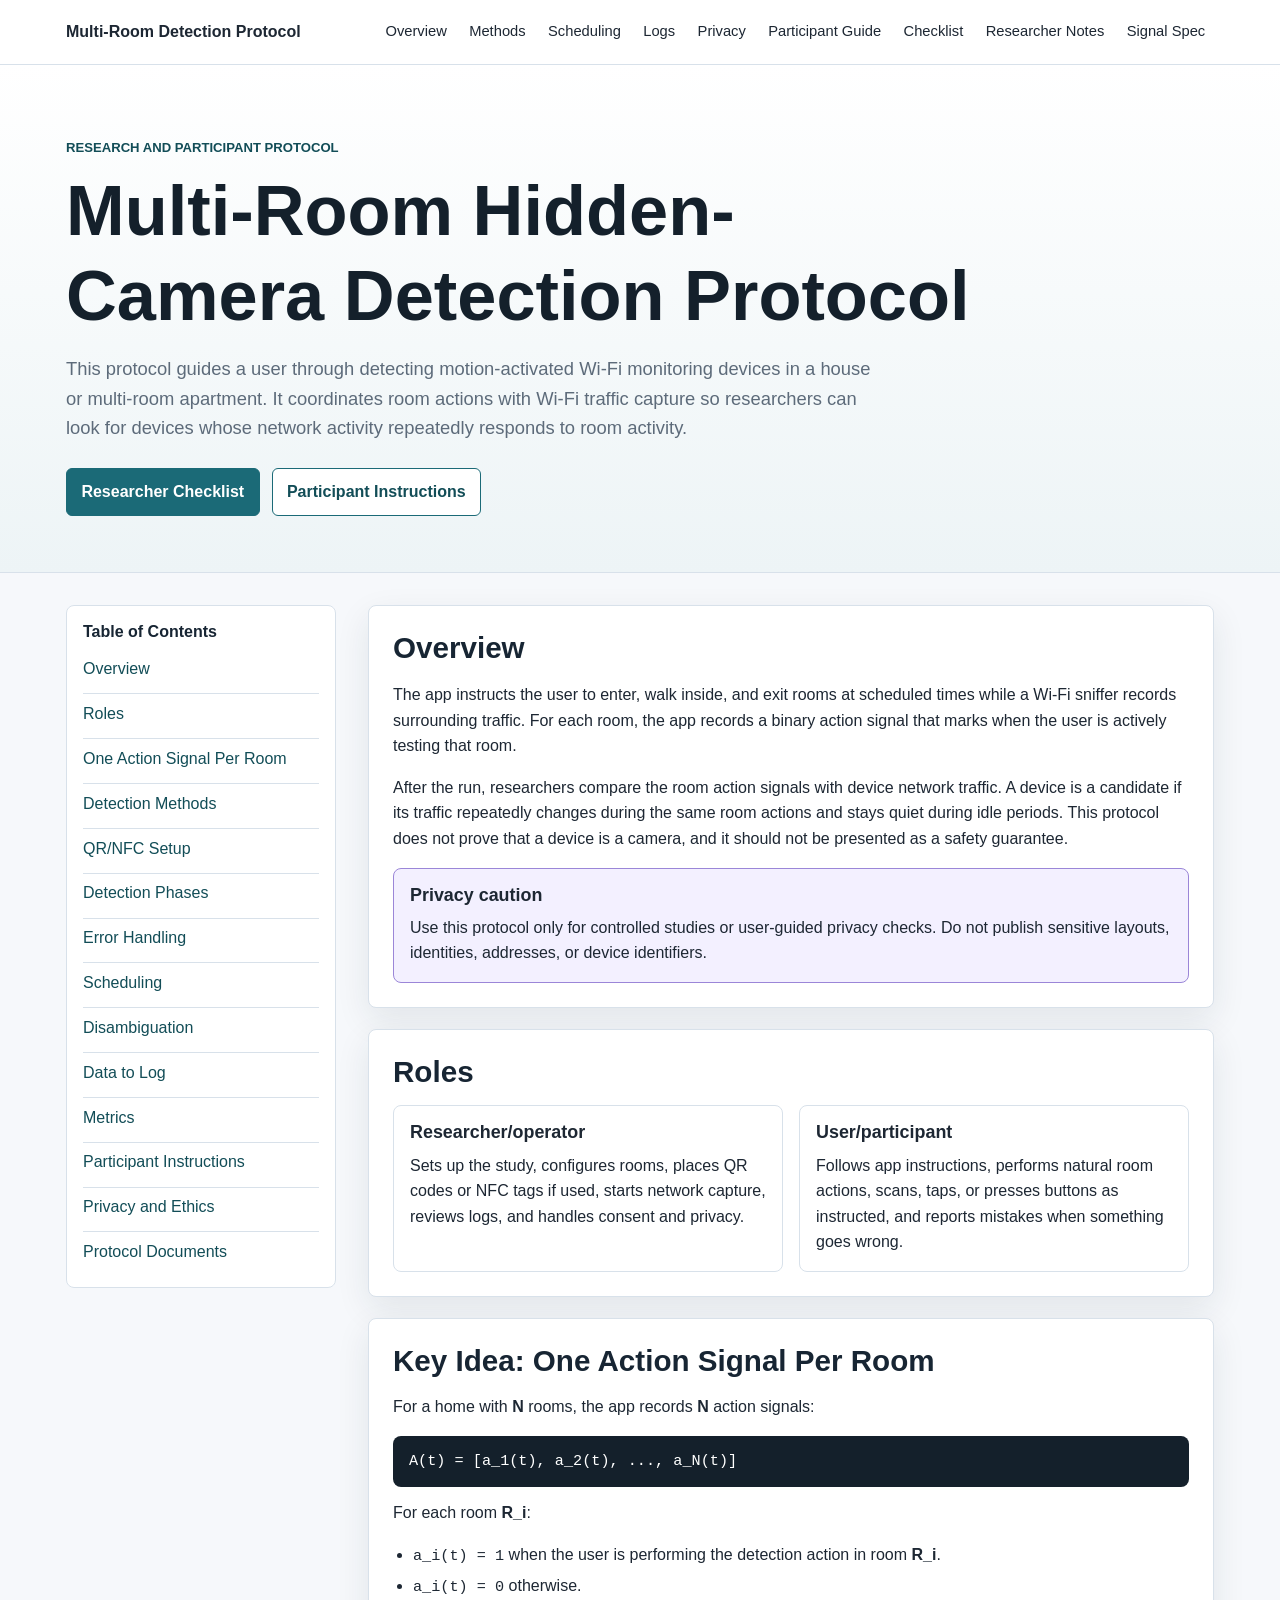
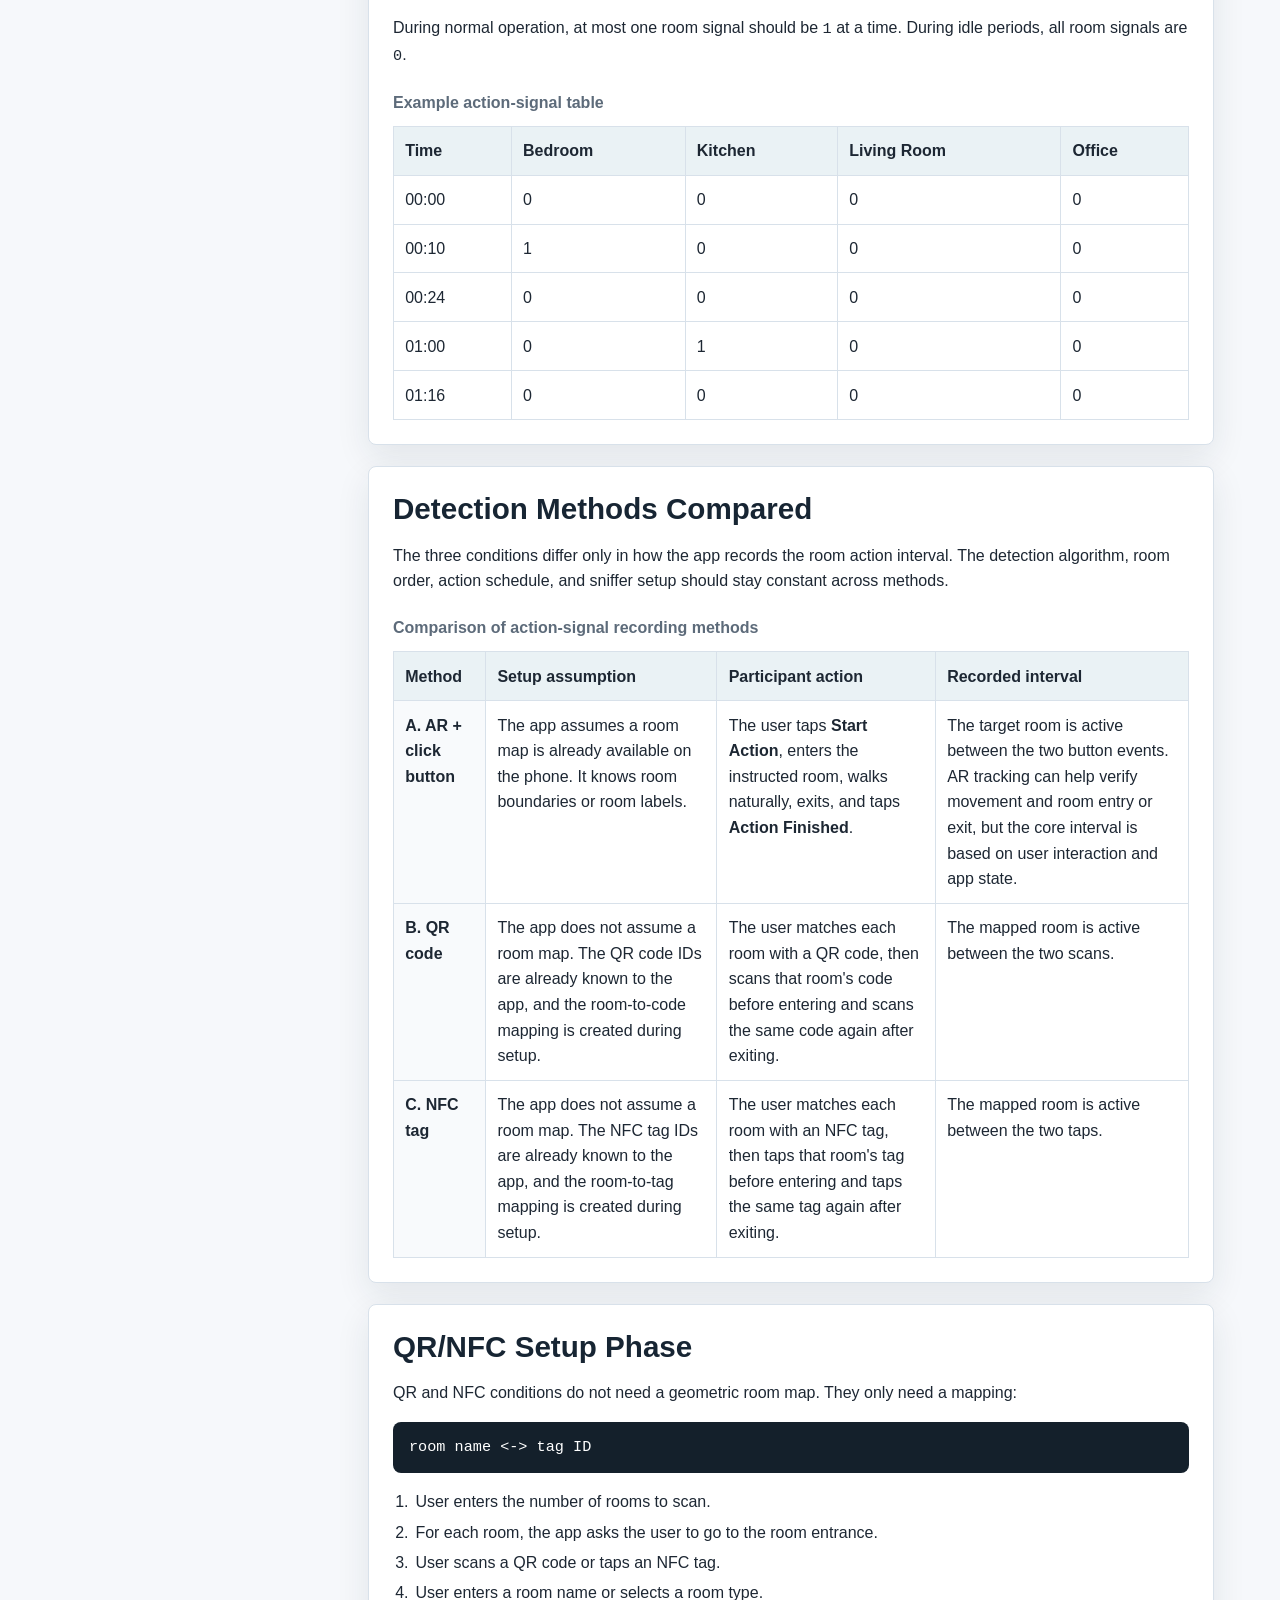
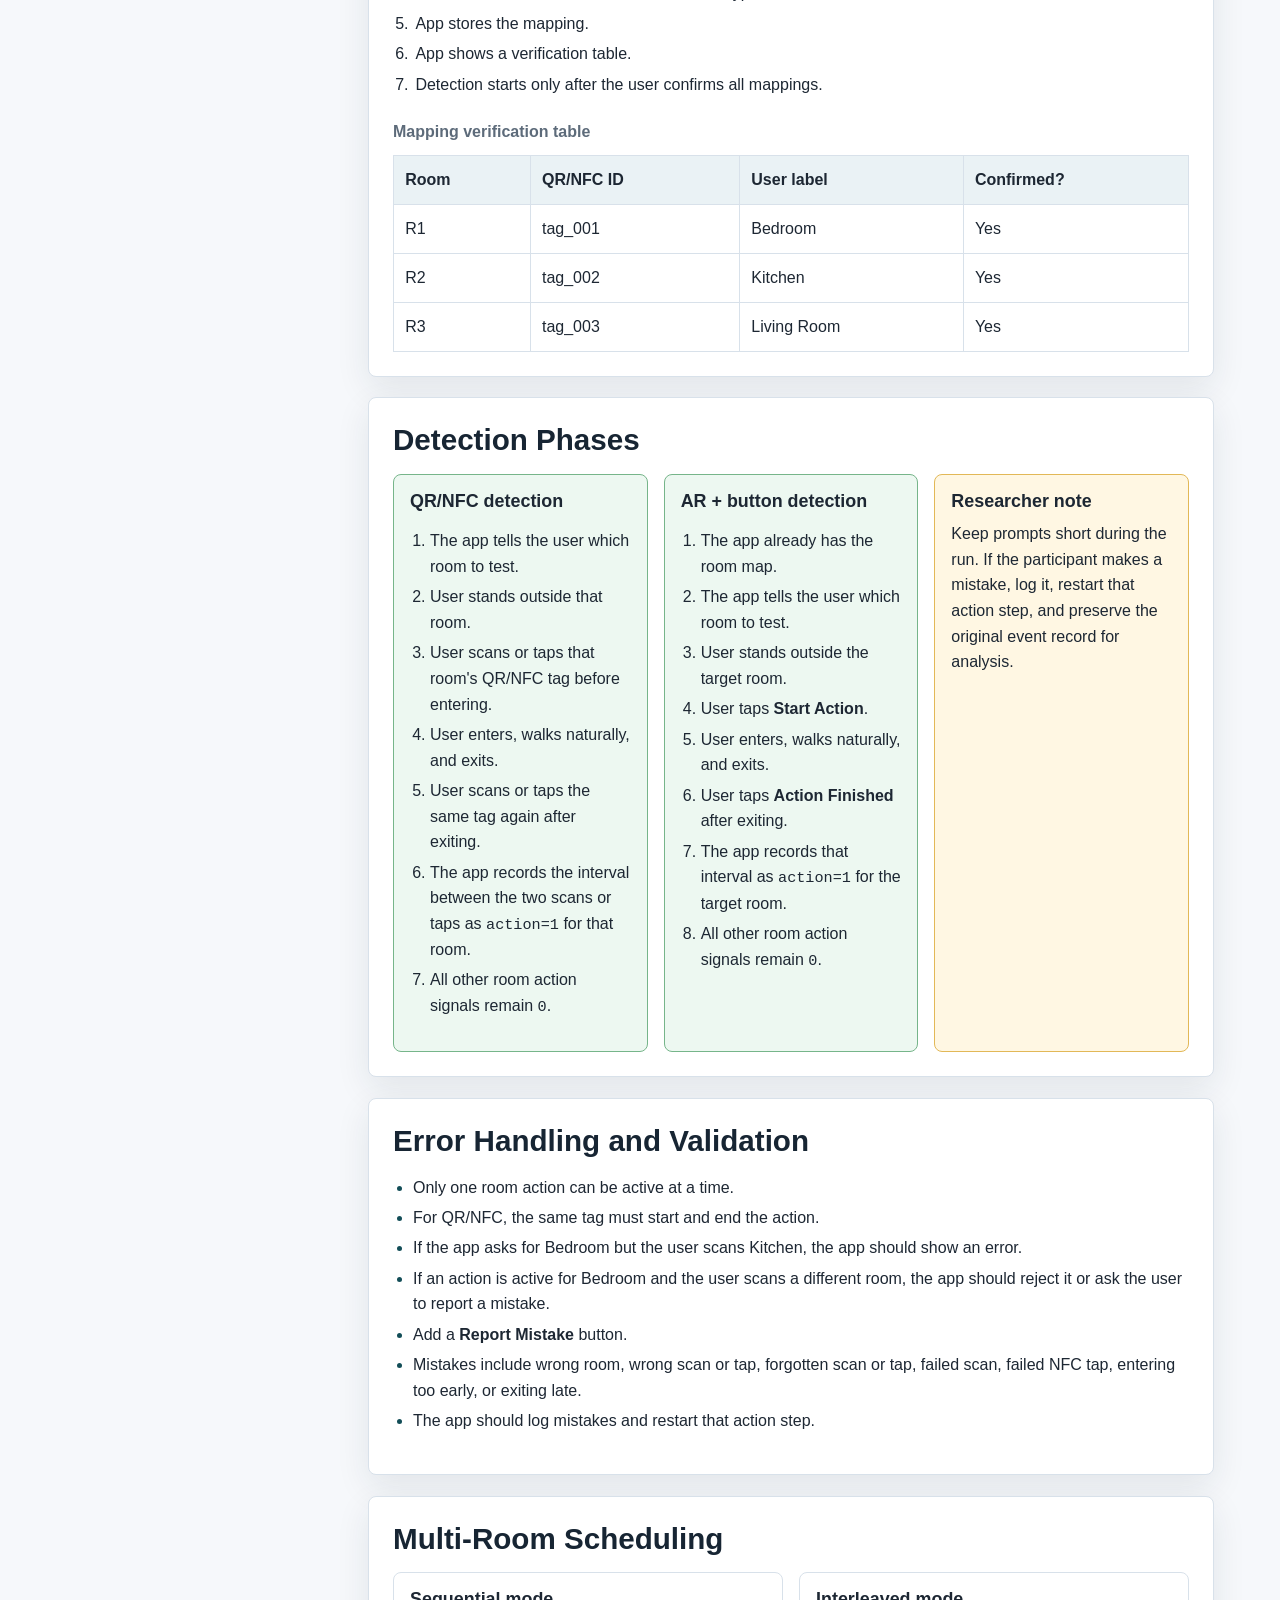
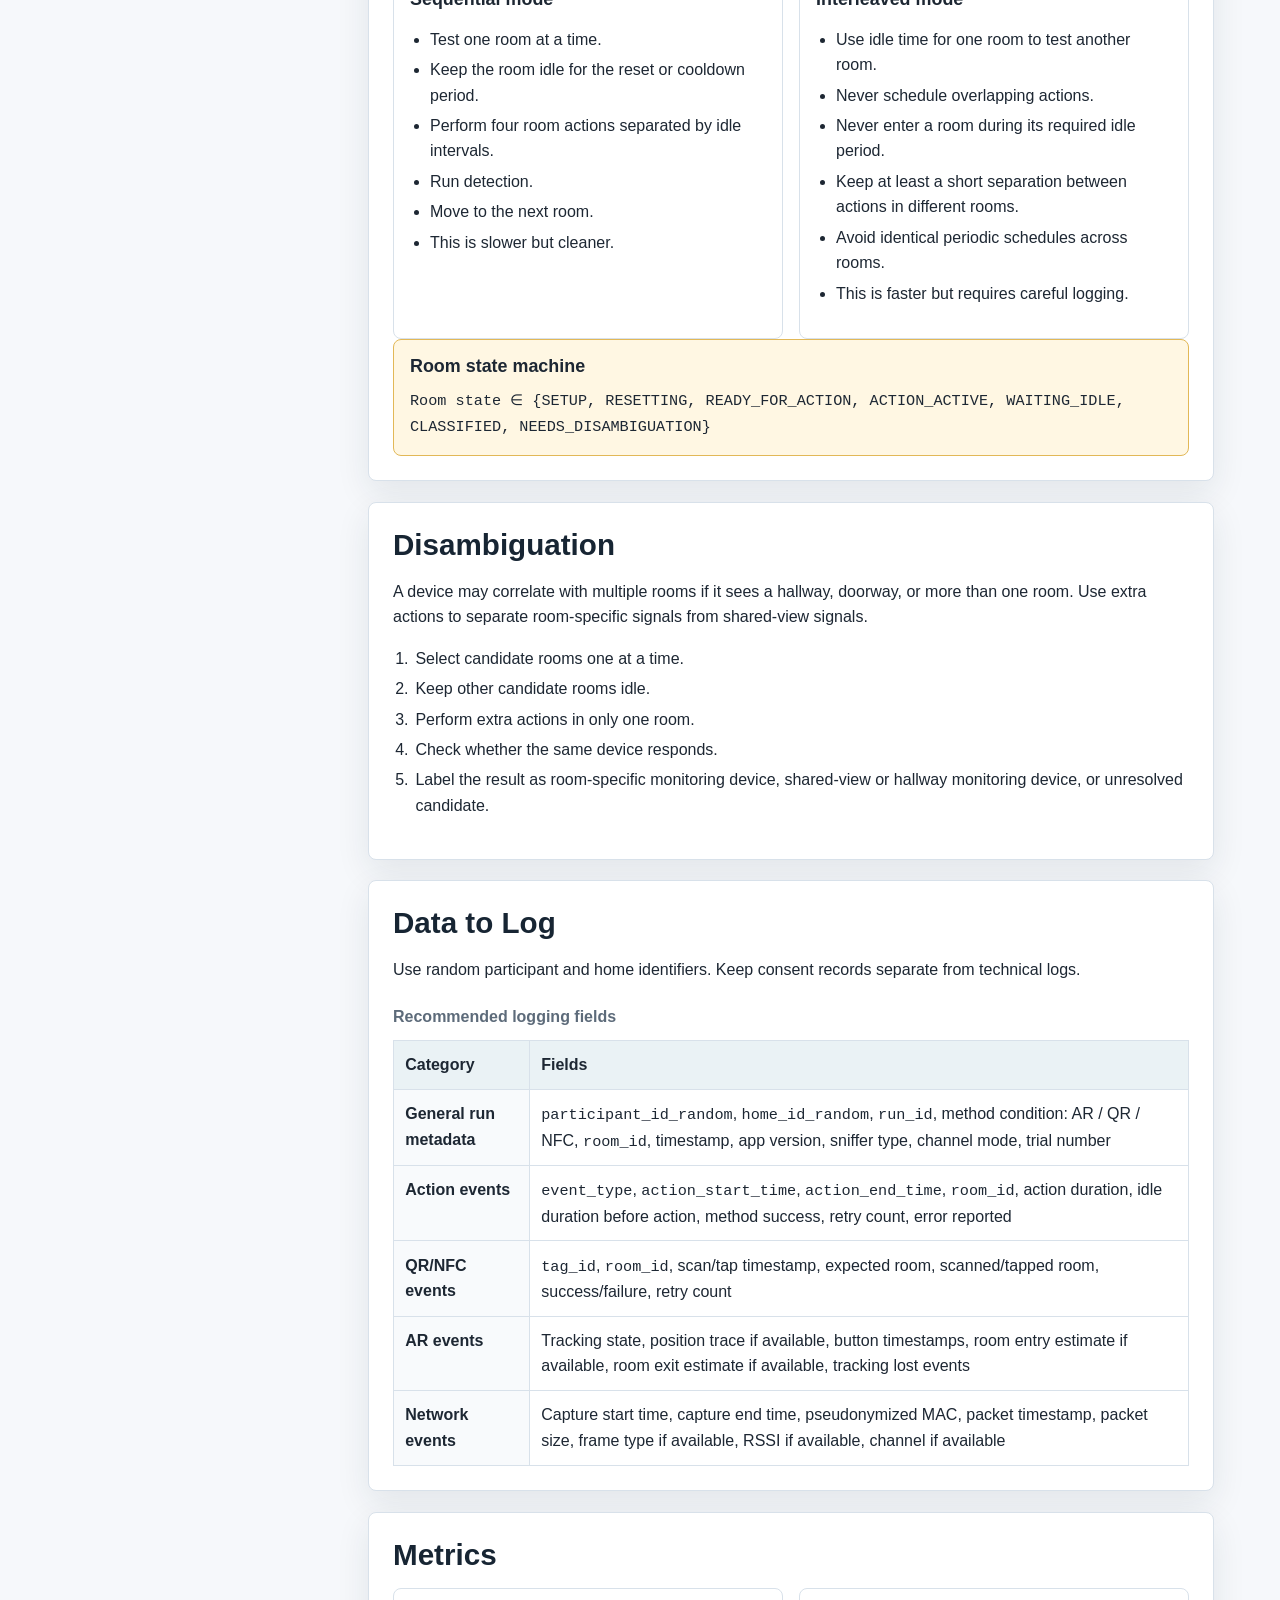
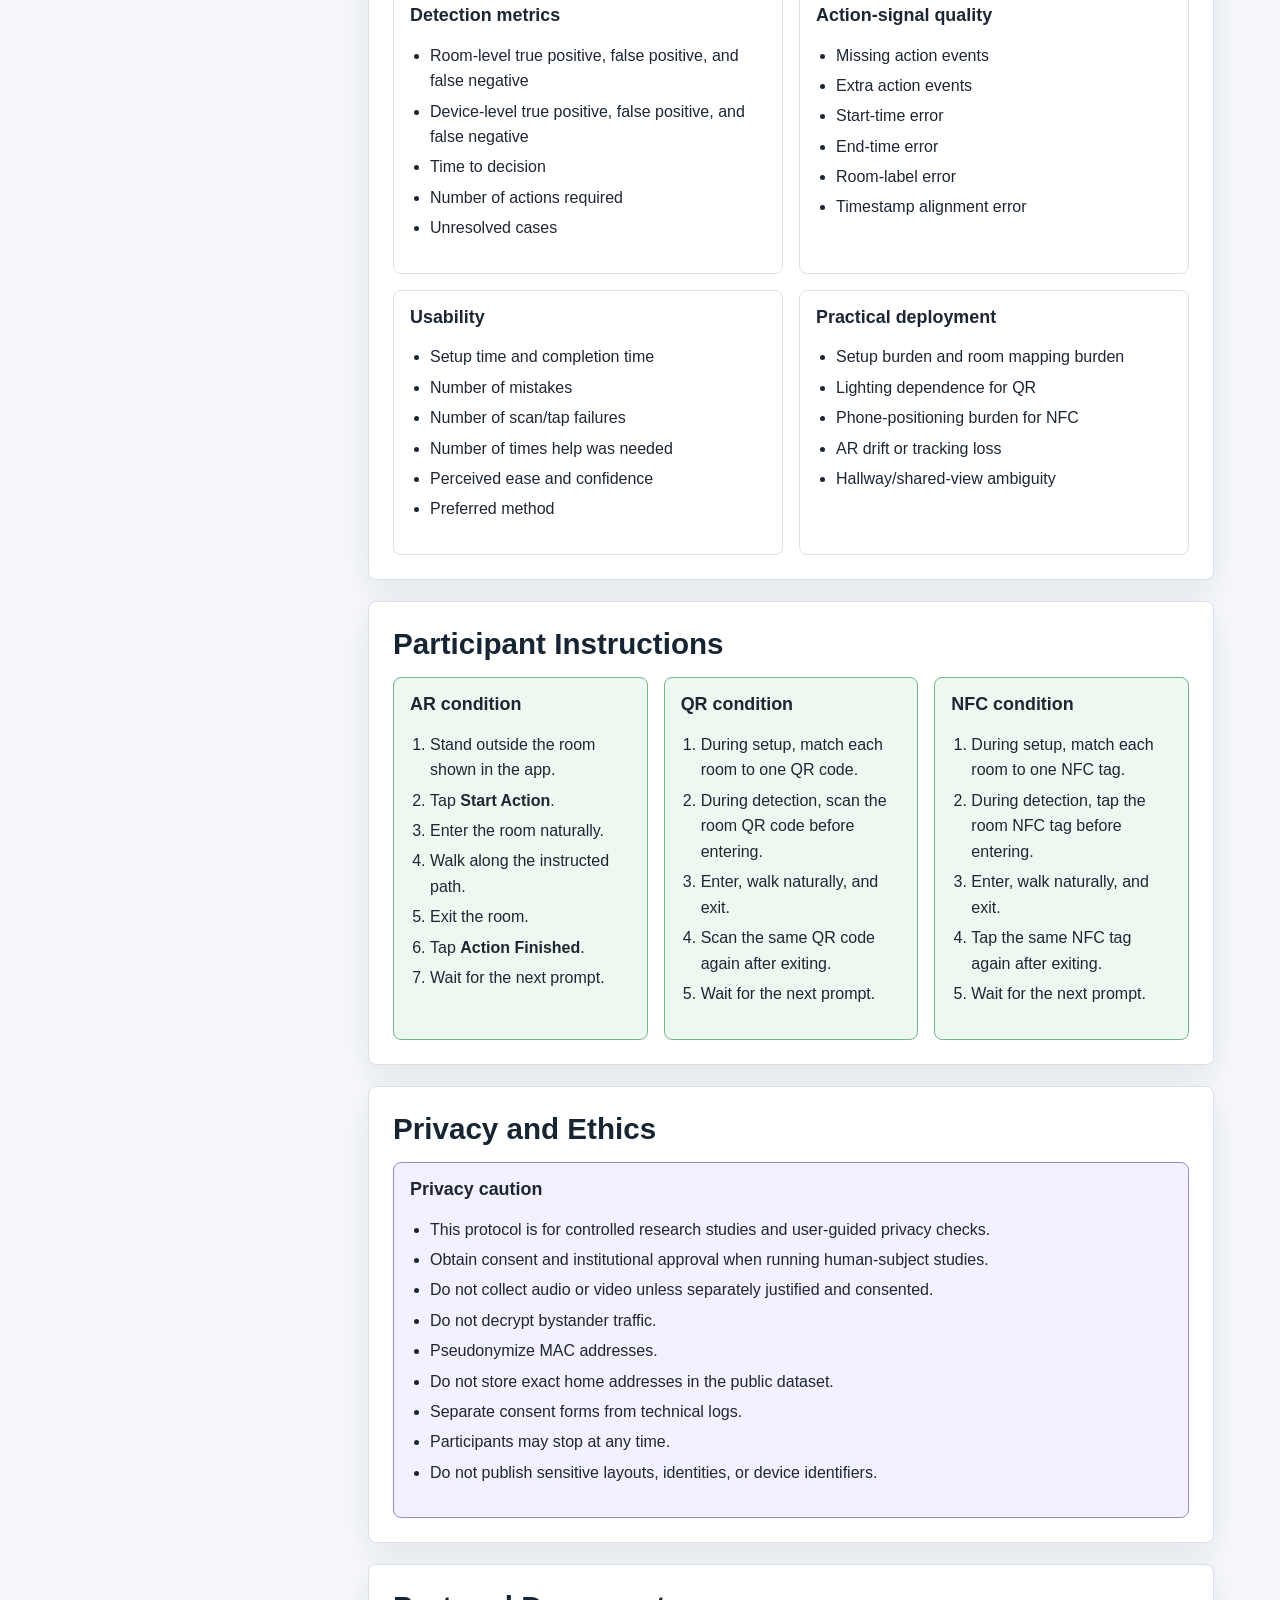
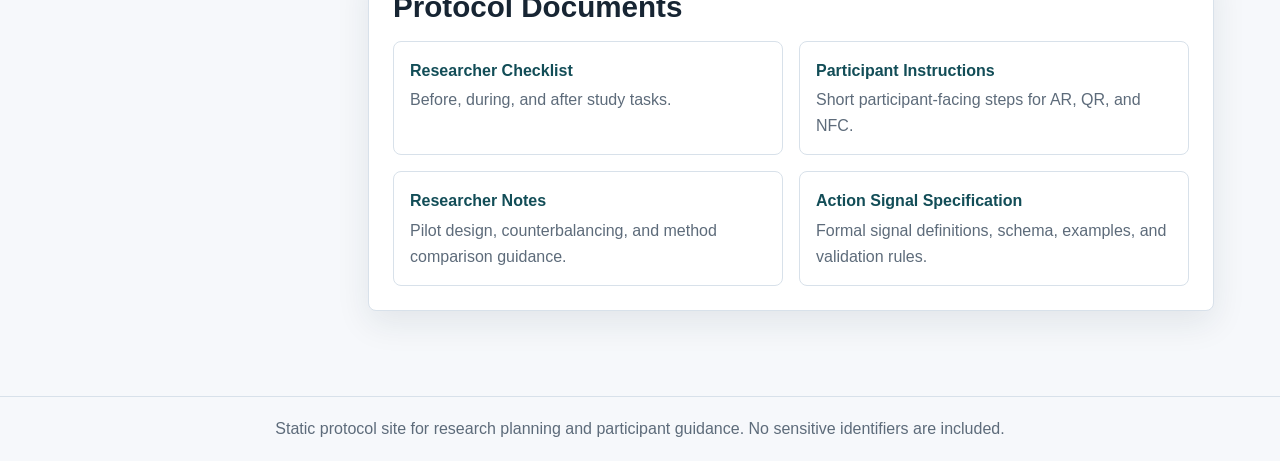
==== docs/index.html @ cead0c64 "initial plan" ====
<!doctype html>
<html lang="en">
<head>
  <meta charset="utf-8">
  <meta name="viewport" content="width=device-width, initial-scale=1">
  <title>Multi-Room Hidden-Camera Detection Protocol</title>
  <meta name="description" content="A clear static protocol site for a multi-room hidden-camera detection user study.">
  <link rel="stylesheet" href="styles.css">
</head>
<body>
  <a class="skip-link" href="#main">Skip to main content</a>

  <header class="site-header">
    <nav class="top-nav" aria-label="Primary navigation">
      <a class="brand" href="#overview">Multi-Room Detection Protocol</a>
      <button class="nav-toggle" type="button" aria-expanded="false" aria-controls="nav-menu">
        Menu
      </button>
      <div class="nav-links" id="nav-menu">
        <a href="#overview">Overview</a>
        <a href="#methods">Methods</a>
        <a href="#scheduling">Scheduling</a>
        <a href="#logs">Logs</a>
        <a href="#privacy">Privacy</a>
        <a href="participant-instructions.md">Participant Guide</a>
        <a href="protocol-checklist.md">Checklist</a>
        <a href="researcher-notes.md">Researcher Notes</a>
        <a href="action-signal-spec.md">Signal Spec</a>
      </div>
    </nav>
  </header>

  <main id="main">
    <section class="hero" id="overview">
      <div class="hero-content">
        <p class="eyebrow">Research and participant protocol</p>
        <h1>Multi-Room Hidden-Camera Detection Protocol</h1>
        <p class="lead">
          This protocol guides a user through detecting motion-activated Wi-Fi monitoring devices in a house or multi-room apartment.
          It coordinates room actions with Wi-Fi traffic capture so researchers can look for devices whose network activity repeatedly responds to room activity.
        </p>
        <div class="hero-actions" aria-label="Related documents">
          <a class="button" href="protocol-checklist.md">Researcher Checklist</a>
          <a class="button secondary" href="participant-instructions.md">Participant Instructions</a>
        </div>
      </div>
    </section>

    <div class="page-grid">
      <aside class="toc" aria-labelledby="toc-title">
        <h2 id="toc-title">Table of Contents</h2>
        <ol>
          <li><a href="#overview-text">Overview</a></li>
          <li><a href="#roles">Roles</a></li>
          <li><a href="#action-signal">One Action Signal Per Room</a></li>
          <li><a href="#methods">Detection Methods</a></li>
          <li><a href="#setup">QR/NFC Setup</a></li>
          <li><a href="#detection-phases">Detection Phases</a></li>
          <li><a href="#validation">Error Handling</a></li>
          <li><a href="#scheduling">Scheduling</a></li>
          <li><a href="#disambiguation">Disambiguation</a></li>
          <li><a href="#logs">Data to Log</a></li>
          <li><a href="#metrics">Metrics</a></li>
          <li><a href="#participants">Participant Instructions</a></li>
          <li><a href="#privacy">Privacy and Ethics</a></li>
          <li><a href="#documents">Protocol Documents</a></li>
        </ol>
      </aside>

      <div class="content">
        <section id="overview-text" class="section">
          <h2>Overview</h2>
          <p>
            The app instructs the user to enter, walk inside, and exit rooms at scheduled times while a Wi-Fi sniffer records surrounding traffic.
            For each room, the app records a binary action signal that marks when the user is actively testing that room.
          </p>
          <p>
            After the run, researchers compare the room action signals with device network traffic.
            A device is a candidate if its traffic repeatedly changes during the same room actions and stays quiet during idle periods.
            This protocol does not prove that a device is a camera, and it should not be presented as a safety guarantee.
          </p>
          <div class="callout privacy">
            <h3>Privacy caution</h3>
            <p>Use this protocol only for controlled studies or user-guided privacy checks. Do not publish sensitive layouts, identities, addresses, or device identifiers.</p>
          </div>
        </section>

        <section id="roles" class="section">
          <h2>Roles</h2>
          <div class="two-column">
            <article class="card">
              <h3>Researcher/operator</h3>
              <p>Sets up the study, configures rooms, places QR codes or NFC tags if used, starts network capture, reviews logs, and handles consent and privacy.</p>
            </article>
            <article class="card">
              <h3>User/participant</h3>
              <p>Follows app instructions, performs natural room actions, scans, taps, or presses buttons as instructed, and reports mistakes when something goes wrong.</p>
            </article>
          </div>
        </section>

        <section id="action-signal" class="section">
          <h2>Key Idea: One Action Signal Per Room</h2>
          <p>
            For a home with <strong>N</strong> rooms, the app records <strong>N</strong> action signals:
          </p>
          <pre class="formula"><code>A(t) = [a_1(t), a_2(t), ..., a_N(t)]</code></pre>
          <p>For each room <strong>R_i</strong>:</p>
          <ul>
            <li><code>a_i(t) = 1</code> when the user is performing the detection action in room <strong>R_i</strong>.</li>
            <li><code>a_i(t) = 0</code> otherwise.</li>
          </ul>
          <p>
            During normal operation, at most one room signal should be <code>1</code> at a time.
            During idle periods, all room signals are <code>0</code>.
          </p>
          <div class="table-wrap">
            <table>
              <caption>Example action-signal table</caption>
              <thead>
                <tr>
                  <th>Time</th>
                  <th>Bedroom</th>
                  <th>Kitchen</th>
                  <th>Living Room</th>
                  <th>Office</th>
                </tr>
              </thead>
              <tbody>
                <tr><td>00:00</td><td>0</td><td>0</td><td>0</td><td>0</td></tr>
                <tr><td>00:10</td><td>1</td><td>0</td><td>0</td><td>0</td></tr>
                <tr><td>00:24</td><td>0</td><td>0</td><td>0</td><td>0</td></tr>
                <tr><td>01:00</td><td>0</td><td>1</td><td>0</td><td>0</td></tr>
                <tr><td>01:16</td><td>0</td><td>0</td><td>0</td><td>0</td></tr>
              </tbody>
            </table>
          </div>
        </section>

        <section id="methods" class="section">
          <h2>Detection Methods Compared</h2>
          <p>
            The three conditions differ only in how the app records the room action interval.
            The detection algorithm, room order, action schedule, and sniffer setup should stay constant across methods.
          </p>
          <div class="table-wrap">
            <table>
              <caption>Comparison of action-signal recording methods</caption>
              <thead>
                <tr>
                  <th>Method</th>
                  <th>Setup assumption</th>
                  <th>Participant action</th>
                  <th>Recorded interval</th>
                </tr>
              </thead>
              <tbody>
                <tr>
                  <th>A. AR + click button</th>
                  <td>The app assumes a room map is already available on the phone. It knows room boundaries or room labels.</td>
                  <td>The user taps <strong>Start Action</strong>, enters the instructed room, walks naturally, exits, and taps <strong>Action Finished</strong>.</td>
                  <td>The target room is active between the two button events. AR tracking can help verify movement and room entry or exit, but the core interval is based on user interaction and app state.</td>
                </tr>
                <tr>
                  <th>B. QR code</th>
                  <td>The app does not assume a room map. The QR code IDs are already known to the app, and the room-to-code mapping is created during setup.</td>
                  <td>The user matches each room with a QR code, then scans that room's code before entering and scans the same code again after exiting.</td>
                  <td>The mapped room is active between the two scans.</td>
                </tr>
                <tr>
                  <th>C. NFC tag</th>
                  <td>The app does not assume a room map. The NFC tag IDs are already known to the app, and the room-to-tag mapping is created during setup.</td>
                  <td>The user matches each room with an NFC tag, then taps that room's tag before entering and taps the same tag again after exiting.</td>
                  <td>The mapped room is active between the two taps.</td>
                </tr>
              </tbody>
            </table>
          </div>
        </section>

        <section id="setup" class="section">
          <h2>QR/NFC Setup Phase</h2>
          <p>
            QR and NFC conditions do not need a geometric room map. They only need a mapping:
          </p>
          <pre class="formula"><code>room name &lt;-&gt; tag ID</code></pre>
          <ol class="steps">
            <li>User enters the number of rooms to scan.</li>
            <li>For each room, the app asks the user to go to the room entrance.</li>
            <li>User scans a QR code or taps an NFC tag.</li>
            <li>User enters a room name or selects a room type.</li>
            <li>App stores the mapping.</li>
            <li>App shows a verification table.</li>
            <li>Detection starts only after the user confirms all mappings.</li>
          </ol>
          <div class="table-wrap">
            <table>
              <caption>Mapping verification table</caption>
              <thead>
                <tr>
                  <th>Room</th>
                  <th>QR/NFC ID</th>
                  <th>User label</th>
                  <th>Confirmed?</th>
                </tr>
              </thead>
              <tbody>
                <tr><td>R1</td><td>tag_001</td><td>Bedroom</td><td>Yes</td></tr>
                <tr><td>R2</td><td>tag_002</td><td>Kitchen</td><td>Yes</td></tr>
                <tr><td>R3</td><td>tag_003</td><td>Living Room</td><td>Yes</td></tr>
              </tbody>
            </table>
          </div>
        </section>

        <section id="detection-phases" class="section">
          <h2>Detection Phases</h2>
          <div class="three-column">
            <article class="card participant">
              <h3>QR/NFC detection</h3>
              <ol>
                <li>The app tells the user which room to test.</li>
                <li>User stands outside that room.</li>
                <li>User scans or taps that room's QR/NFC tag before entering.</li>
                <li>User enters, walks naturally, and exits.</li>
                <li>User scans or taps the same tag again after exiting.</li>
                <li>The app records the interval between the two scans or taps as <code>action=1</code> for that room.</li>
                <li>All other room action signals remain <code>0</code>.</li>
              </ol>
            </article>
            <article class="card participant">
              <h3>AR + button detection</h3>
              <ol>
                <li>The app already has the room map.</li>
                <li>The app tells the user which room to test.</li>
                <li>User stands outside the target room.</li>
                <li>User taps <strong>Start Action</strong>.</li>
                <li>User enters, walks naturally, and exits.</li>
                <li>User taps <strong>Action Finished</strong> after exiting.</li>
                <li>The app records that interval as <code>action=1</code> for the target room.</li>
                <li>All other room action signals remain <code>0</code>.</li>
              </ol>
            </article>
            <article class="card note">
              <h3>Researcher note</h3>
              <p>
                Keep prompts short during the run. If the participant makes a mistake, log it, restart that action step, and preserve the original event record for analysis.
              </p>
            </article>
          </div>
        </section>

        <section id="validation" class="section">
          <h2>Error Handling and Validation</h2>
          <ul class="check-list">
            <li>Only one room action can be active at a time.</li>
            <li>For QR/NFC, the same tag must start and end the action.</li>
            <li>If the app asks for Bedroom but the user scans Kitchen, the app should show an error.</li>
            <li>If an action is active for Bedroom and the user scans a different room, the app should reject it or ask the user to report a mistake.</li>
            <li>Add a <strong>Report Mistake</strong> button.</li>
            <li>Mistakes include wrong room, wrong scan or tap, forgotten scan or tap, failed scan, failed NFC tap, entering too early, or exiting late.</li>
            <li>The app should log mistakes and restart that action step.</li>
          </ul>
        </section>

        <section id="scheduling" class="section">
          <h2>Multi-Room Scheduling</h2>
          <div class="two-column">
            <article class="card">
              <h3>Sequential mode</h3>
              <ul>
                <li>Test one room at a time.</li>
                <li>Keep the room idle for the reset or cooldown period.</li>
                <li>Perform four room actions separated by idle intervals.</li>
                <li>Run detection.</li>
                <li>Move to the next room.</li>
                <li>This is slower but cleaner.</li>
              </ul>
            </article>
            <article class="card">
              <h3>Interleaved mode</h3>
              <ul>
                <li>Use idle time for one room to test another room.</li>
                <li>Never schedule overlapping actions.</li>
                <li>Never enter a room during its required idle period.</li>
                <li>Keep at least a short separation between actions in different rooms.</li>
                <li>Avoid identical periodic schedules across rooms.</li>
                <li>This is faster but requires careful logging.</li>
              </ul>
            </article>
          </div>
          <div class="callout note">
            <h3>Room state machine</h3>
            <p><code>Room state ∈ {SETUP, RESETTING, READY_FOR_ACTION, ACTION_ACTIVE, WAITING_IDLE, CLASSIFIED, NEEDS_DISAMBIGUATION}</code></p>
          </div>
        </section>

        <section id="disambiguation" class="section">
          <h2>Disambiguation</h2>
          <p>
            A device may correlate with multiple rooms if it sees a hallway, doorway, or more than one room.
            Use extra actions to separate room-specific signals from shared-view signals.
          </p>
          <ol class="steps">
            <li>Select candidate rooms one at a time.</li>
            <li>Keep other candidate rooms idle.</li>
            <li>Perform extra actions in only one room.</li>
            <li>Check whether the same device responds.</li>
            <li>Label the result as room-specific monitoring device, shared-view or hallway monitoring device, or unresolved candidate.</li>
          </ol>
        </section>

        <section id="logs" class="section">
          <h2>Data to Log</h2>
          <p>Use random participant and home identifiers. Keep consent records separate from technical logs.</p>
          <div class="table-wrap">
            <table>
              <caption>Recommended logging fields</caption>
              <thead>
                <tr>
                  <th>Category</th>
                  <th>Fields</th>
                </tr>
              </thead>
              <tbody>
                <tr>
                  <th>General run metadata</th>
                  <td><code>participant_id_random</code>, <code>home_id_random</code>, <code>run_id</code>, method condition: AR / QR / NFC, <code>room_id</code>, timestamp, app version, sniffer type, channel mode, trial number</td>
                </tr>
                <tr>
                  <th>Action events</th>
                  <td><code>event_type</code>, <code>action_start_time</code>, <code>action_end_time</code>, <code>room_id</code>, action duration, idle duration before action, method success, retry count, error reported</td>
                </tr>
                <tr>
                  <th>QR/NFC events</th>
                  <td><code>tag_id</code>, <code>room_id</code>, scan/tap timestamp, expected room, scanned/tapped room, success/failure, retry count</td>
                </tr>
                <tr>
                  <th>AR events</th>
                  <td>Tracking state, position trace if available, button timestamps, room entry estimate if available, room exit estimate if available, tracking lost events</td>
                </tr>
                <tr>
                  <th>Network events</th>
                  <td>Capture start time, capture end time, pseudonymized MAC, packet timestamp, packet size, frame type if available, RSSI if available, channel if available</td>
                </tr>
              </tbody>
            </table>
          </div>
        </section>

        <section id="metrics" class="section">
          <h2>Metrics</h2>
          <div class="two-column">
            <article class="card">
              <h3>Detection metrics</h3>
              <ul>
                <li>Room-level true positive, false positive, and false negative</li>
                <li>Device-level true positive, false positive, and false negative</li>
                <li>Time to decision</li>
                <li>Number of actions required</li>
                <li>Unresolved cases</li>
              </ul>
            </article>
            <article class="card">
              <h3>Action-signal quality</h3>
              <ul>
                <li>Missing action events</li>
                <li>Extra action events</li>
                <li>Start-time error</li>
                <li>End-time error</li>
                <li>Room-label error</li>
                <li>Timestamp alignment error</li>
              </ul>
            </article>
            <article class="card">
              <h3>Usability</h3>
              <ul>
                <li>Setup time and completion time</li>
                <li>Number of mistakes</li>
                <li>Number of scan/tap failures</li>
                <li>Number of times help was needed</li>
                <li>Perceived ease and confidence</li>
                <li>Preferred method</li>
              </ul>
            </article>
            <article class="card">
              <h3>Practical deployment</h3>
              <ul>
                <li>Setup burden and room mapping burden</li>
                <li>Lighting dependence for QR</li>
                <li>Phone-positioning burden for NFC</li>
                <li>AR drift or tracking loss</li>
                <li>Hallway/shared-view ambiguity</li>
              </ul>
            </article>
          </div>
        </section>

        <section id="participants" class="section">
          <h2>Participant Instructions</h2>
          <div class="three-column">
            <article class="card participant">
              <h3>AR condition</h3>
              <ol>
                <li>Stand outside the room shown in the app.</li>
                <li>Tap <strong>Start Action</strong>.</li>
                <li>Enter the room naturally.</li>
                <li>Walk along the instructed path.</li>
                <li>Exit the room.</li>
                <li>Tap <strong>Action Finished</strong>.</li>
                <li>Wait for the next prompt.</li>
              </ol>
            </article>
            <article class="card participant">
              <h3>QR condition</h3>
              <ol>
                <li>During setup, match each room to one QR code.</li>
                <li>During detection, scan the room QR code before entering.</li>
                <li>Enter, walk naturally, and exit.</li>
                <li>Scan the same QR code again after exiting.</li>
                <li>Wait for the next prompt.</li>
              </ol>
            </article>
            <article class="card participant">
              <h3>NFC condition</h3>
              <ol>
                <li>During setup, match each room to one NFC tag.</li>
                <li>During detection, tap the room NFC tag before entering.</li>
                <li>Enter, walk naturally, and exit.</li>
                <li>Tap the same NFC tag again after exiting.</li>
                <li>Wait for the next prompt.</li>
              </ol>
            </article>
          </div>
        </section>

        <section id="privacy" class="section">
          <h2>Privacy and Ethics</h2>
          <div class="callout privacy">
            <h3>Privacy caution</h3>
            <ul>
              <li>This protocol is for controlled research studies and user-guided privacy checks.</li>
              <li>Obtain consent and institutional approval when running human-subject studies.</li>
              <li>Do not collect audio or video unless separately justified and consented.</li>
              <li>Do not decrypt bystander traffic.</li>
              <li>Pseudonymize MAC addresses.</li>
              <li>Do not store exact home addresses in the public dataset.</li>
              <li>Separate consent forms from technical logs.</li>
              <li>Participants may stop at any time.</li>
              <li>Do not publish sensitive layouts, identities, or device identifiers.</li>
            </ul>
          </div>
        </section>

        <section id="documents" class="section">
          <h2>Protocol Documents</h2>
          <div class="document-grid">
            <a class="doc-link" href="protocol-checklist.md">
              <strong>Researcher Checklist</strong>
              <span>Before, during, and after study tasks.</span>
            </a>
            <a class="doc-link" href="participant-instructions.md">
              <strong>Participant Instructions</strong>
              <span>Short participant-facing steps for AR, QR, and NFC.</span>
            </a>
            <a class="doc-link" href="researcher-notes.md">
              <strong>Researcher Notes</strong>
              <span>Pilot design, counterbalancing, and method comparison guidance.</span>
            </a>
            <a class="doc-link" href="action-signal-spec.md">
              <strong>Action Signal Specification</strong>
              <span>Formal signal definitions, schema, examples, and validation rules.</span>
            </a>
          </div>
        </section>
      </div>
    </div>
  </main>

  <footer class="site-footer">
    <p>Static protocol site for research planning and participant guidance. No sensitive identifiers are included.</p>
  </footer>

  <script src="app.js"></script>
</body>
</html>
---- docs/styles.css ----
:root {
  --bg: #f6f8fb;
  --surface: #ffffff;
  --surface-soft: #eef4f8;
  --text: #1d2733;
  --muted: #5d6b7a;
  --line: #d8e1ea;
  --accent: #1b6a77;
  --accent-dark: #124d57;
  --note: #fff7e3;
  --note-border: #e2b857;
  --privacy: #f3f0ff;
  --privacy-border: #9b86d8;
  --participant: #edf8f1;
  --participant-border: #76b58a;
  --shadow: 0 12px 34px rgba(24, 39, 54, 0.09);
}

* {
  box-sizing: border-box;
}

html {
  scroll-behavior: smooth;
}

body {
  margin: 0;
  background: var(--bg);
  color: var(--text);
  font-family: Arial, Helvetica, sans-serif;
  line-height: 1.6;
}

a {
  color: var(--accent-dark);
  text-decoration-thickness: 0.08em;
  text-underline-offset: 0.2em;
}

a:hover {
  color: #0d3940;
}

.skip-link {
  left: 1rem;
  position: absolute;
  top: -100px;
  z-index: 20;
  background: var(--text);
  color: #fff;
  padding: 0.6rem 0.8rem;
  border-radius: 6px;
}

.skip-link:focus {
  top: 1rem;
}

.site-header {
  background: rgba(255, 255, 255, 0.96);
  border-bottom: 1px solid var(--line);
  position: sticky;
  top: 0;
  z-index: 10;
}

.top-nav {
  align-items: center;
  display: flex;
  gap: 1rem;
  justify-content: space-between;
  margin: 0 auto;
  max-width: 1180px;
  min-height: 64px;
  padding: 0 1rem;
}

.brand {
  color: var(--text);
  font-weight: 700;
  text-decoration: none;
}

.nav-links {
  align-items: center;
  display: flex;
  flex-wrap: wrap;
  gap: 0.3rem;
  justify-content: flex-end;
}

.nav-links a {
  border-radius: 6px;
  color: var(--text);
  font-size: 0.92rem;
  padding: 0.35rem 0.55rem;
  text-decoration: none;
}

.nav-links a:hover,
.nav-links a:focus {
  background: var(--surface-soft);
}

.nav-toggle {
  display: none;
  border: 1px solid var(--line);
  border-radius: 6px;
  background: var(--surface);
  color: var(--text);
  font: inherit;
  padding: 0.45rem 0.65rem;
}

.hero {
  background: linear-gradient(180deg, #ffffff 0%, #edf4f6 100%);
  border-bottom: 1px solid var(--line);
}

.hero-content {
  margin: 0 auto;
  max-width: 1180px;
  padding: 4.5rem 1rem 3.5rem;
}

.eyebrow {
  color: var(--accent-dark);
  font-size: 0.82rem;
  font-weight: 700;
  letter-spacing: 0;
  margin: 0 0 0.7rem;
  text-transform: uppercase;
}

h1,
h2,
h3 {
  line-height: 1.2;
  margin: 0;
}

h1 {
  color: #14202b;
  font-size: clamp(2.2rem, 6vw, 4.4rem);
  max-width: 920px;
}

h2 {
  color: #172533;
  font-size: 1.85rem;
  margin-bottom: 1rem;
}

h3 {
  font-size: 1.12rem;
  margin-bottom: 0.55rem;
}

p {
  margin: 0 0 1rem;
}

.lead {
  color: var(--muted);
  font-size: 1.15rem;
  max-width: 820px;
  margin-top: 1rem;
}

.hero-actions {
  display: flex;
  flex-wrap: wrap;
  gap: 0.75rem;
  margin-top: 1.6rem;
}

.button {
  background: var(--accent);
  border: 1px solid var(--accent);
  border-radius: 6px;
  color: #fff;
  display: inline-flex;
  font-weight: 700;
  min-height: 44px;
  padding: 0.65rem 0.9rem;
  text-decoration: none;
}

.button:hover {
  background: var(--accent-dark);
  color: #fff;
}

.button.secondary {
  background: #fff;
  color: var(--accent-dark);
}

.button.secondary:hover {
  background: var(--surface-soft);
  color: var(--accent-dark);
}

.page-grid {
  display: grid;
  gap: 2rem;
  grid-template-columns: 270px minmax(0, 1fr);
  margin: 0 auto;
  max-width: 1180px;
  padding: 2rem 1rem 4rem;
}

.toc {
  align-self: start;
  background: var(--surface);
  border: 1px solid var(--line);
  border-radius: 8px;
  padding: 1rem;
  position: sticky;
  top: 82px;
}

.toc h2 {
  font-size: 1rem;
  margin-bottom: 0.5rem;
}

.toc ol {
  list-style: none;
  margin: 0;
  padding: 0;
}

.toc li + li {
  border-top: 1px solid var(--line);
}

.toc a {
  display: block;
  padding: 0.42rem 0;
  text-decoration: none;
}

.content {
  min-width: 0;
}

.section {
  background: var(--surface);
  border: 1px solid var(--line);
  border-radius: 8px;
  box-shadow: var(--shadow);
  margin-bottom: 1.3rem;
  padding: 1.5rem;
  scroll-margin-top: 86px;
}

.two-column,
.three-column,
.document-grid {
  display: grid;
  gap: 1rem;
}

.two-column {
  grid-template-columns: repeat(2, minmax(0, 1fr));
}

.three-column {
  grid-template-columns: repeat(3, minmax(0, 1fr));
}

.card,
.doc-link,
.callout {
  border: 1px solid var(--line);
  border-radius: 8px;
  padding: 1rem;
}

.card {
  background: #fff;
}

.card p:last-child,
.callout p:last-child {
  margin-bottom: 0;
}

.participant {
  background: var(--participant);
  border-color: var(--participant-border);
}

.note {
  background: var(--note);
  border-color: var(--note-border);
}

.privacy {
  background: var(--privacy);
  border-color: var(--privacy-border);
}

.formula {
  background: #14202b;
  border-radius: 8px;
  color: #fff;
  overflow-x: auto;
  padding: 0.85rem 1rem;
}

code {
  font-family: Consolas, Monaco, "Courier New", monospace;
  font-size: 0.95em;
}

ul,
ol {
  padding-left: 1.25rem;
}

li + li {
  margin-top: 0.3rem;
}

.steps li {
  padding-left: 0.15rem;
}

.check-list li::marker {
  color: var(--accent-dark);
}

.table-wrap {
  overflow-x: auto;
}

table {
  border-collapse: collapse;
  min-width: 620px;
  width: 100%;
}

caption {
  color: var(--muted);
  font-weight: 700;
  padding: 0.35rem 0 0.65rem;
  text-align: left;
}

th,
td {
  border: 1px solid var(--line);
  padding: 0.7rem;
  text-align: left;
  vertical-align: top;
}

thead th {
  background: #eaf2f5;
}

tbody th {
  background: #f8fafc;
}

.document-grid {
  grid-template-columns: repeat(2, minmax(0, 1fr));
}

.doc-link {
  background: #fff;
  display: block;
  text-decoration: none;
}

.doc-link strong,
.doc-link span {
  display: block;
}

.doc-link span {
  color: var(--muted);
  margin-top: 0.25rem;
}

.doc-link:hover,
.doc-link:focus {
  border-color: var(--accent);
  box-shadow: 0 0 0 3px rgba(27, 106, 119, 0.12);
}

.site-footer {
  border-top: 1px solid var(--line);
  color: var(--muted);
  padding: 1.2rem 1rem;
  text-align: center;
}

.site-footer p {
  margin: 0;
}

@media (max-width: 960px) {
  .page-grid {
    grid-template-columns: 1fr;
  }

  .toc {
    position: static;
  }

  .three-column,
  .two-column {
    grid-template-columns: 1fr;
  }
}

@media (max-width: 760px) {
  .top-nav {
    align-items: stretch;
    flex-wrap: wrap;
    padding-bottom: 0.75rem;
    padding-top: 0.75rem;
  }

  .brand {
    align-self: center;
    max-width: calc(100% - 82px);
  }

  .nav-toggle {
    display: inline-flex;
  }

  .nav-links {
    display: none;
    flex-basis: 100%;
    gap: 0.15rem;
    justify-content: flex-start;
  }

  .nav-links.is-open {
    display: grid;
    grid-template-columns: repeat(2, minmax(0, 1fr));
  }

  .nav-links a {
    background: var(--surface-soft);
    padding: 0.55rem;
  }

  .hero-content {
    padding: 3rem 1rem 2.4rem;
  }

  .section {
    padding: 1.1rem;
  }

  .document-grid {
    grid-template-columns: 1fr;
  }
}

@media (max-width: 430px) {
  .nav-links.is-open {
    grid-template-columns: 1fr;
  }

  h1 {
    font-size: 2.1rem;
  }
}
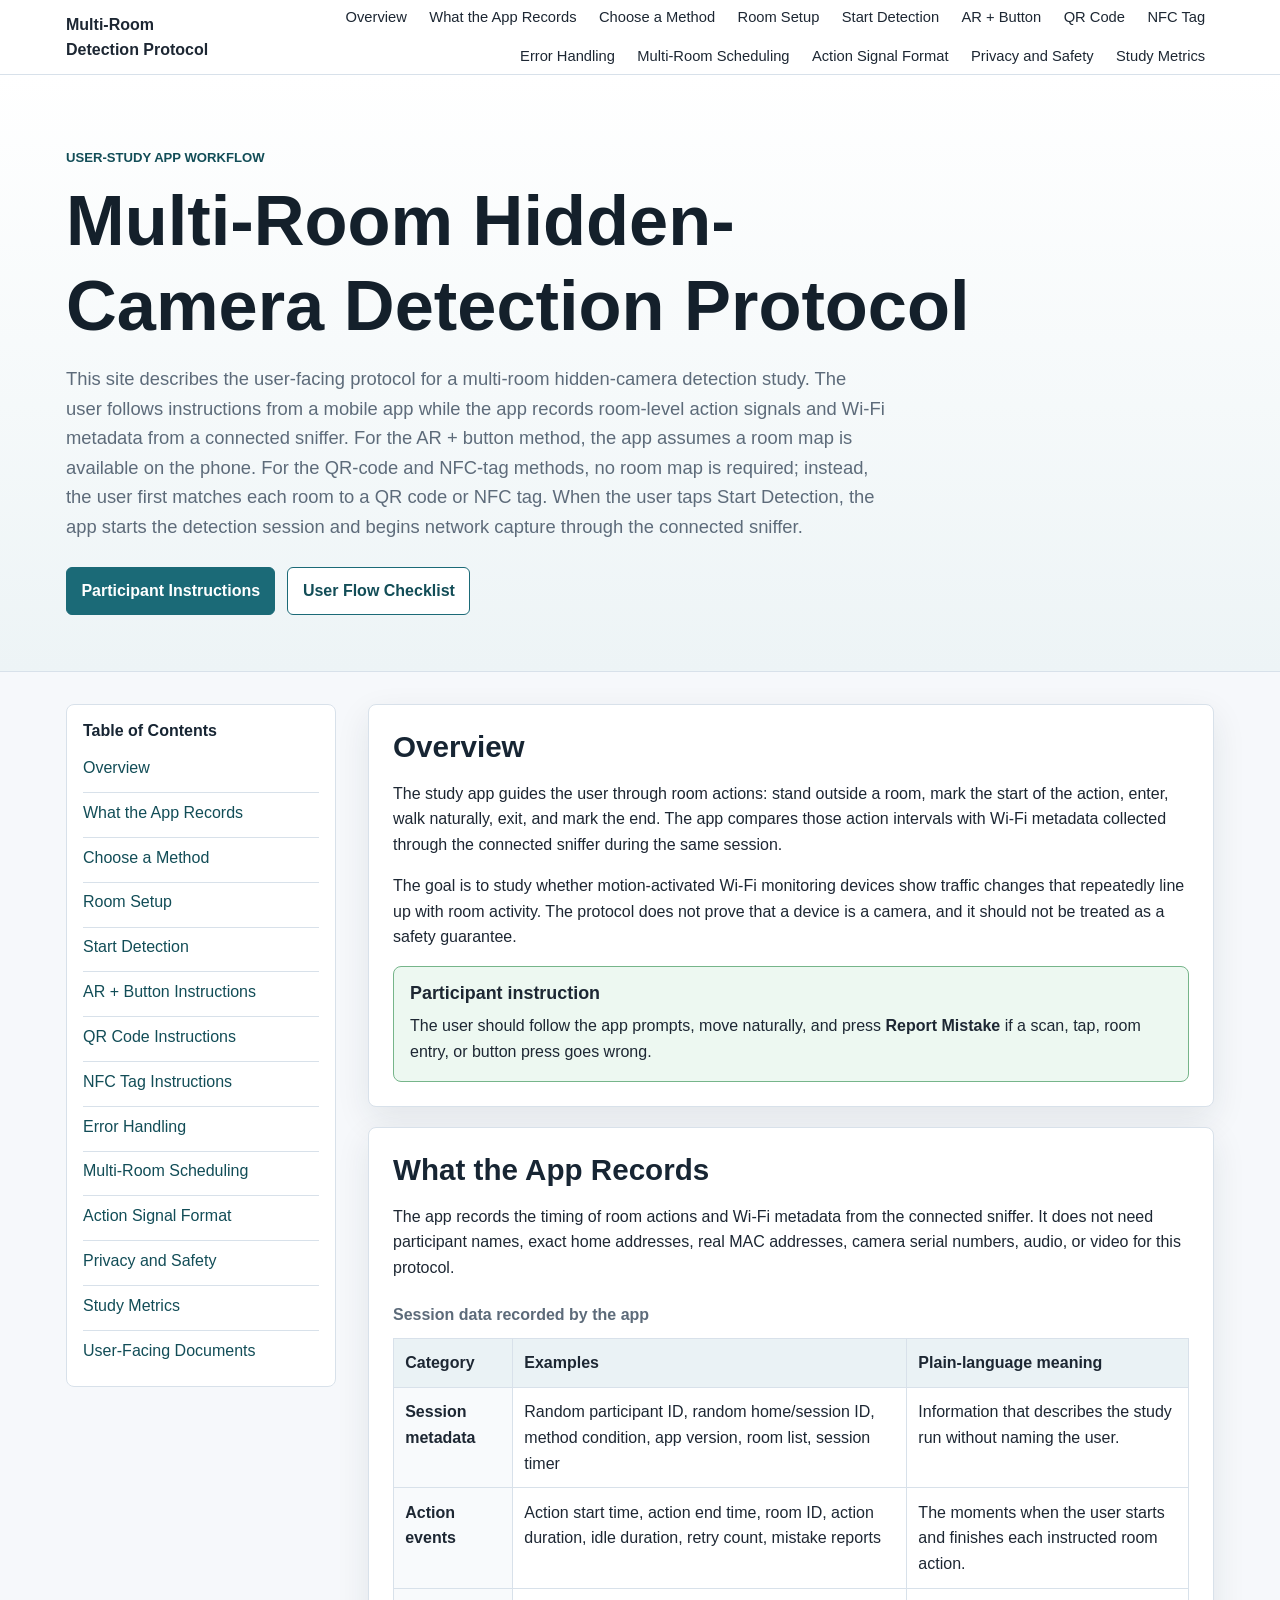
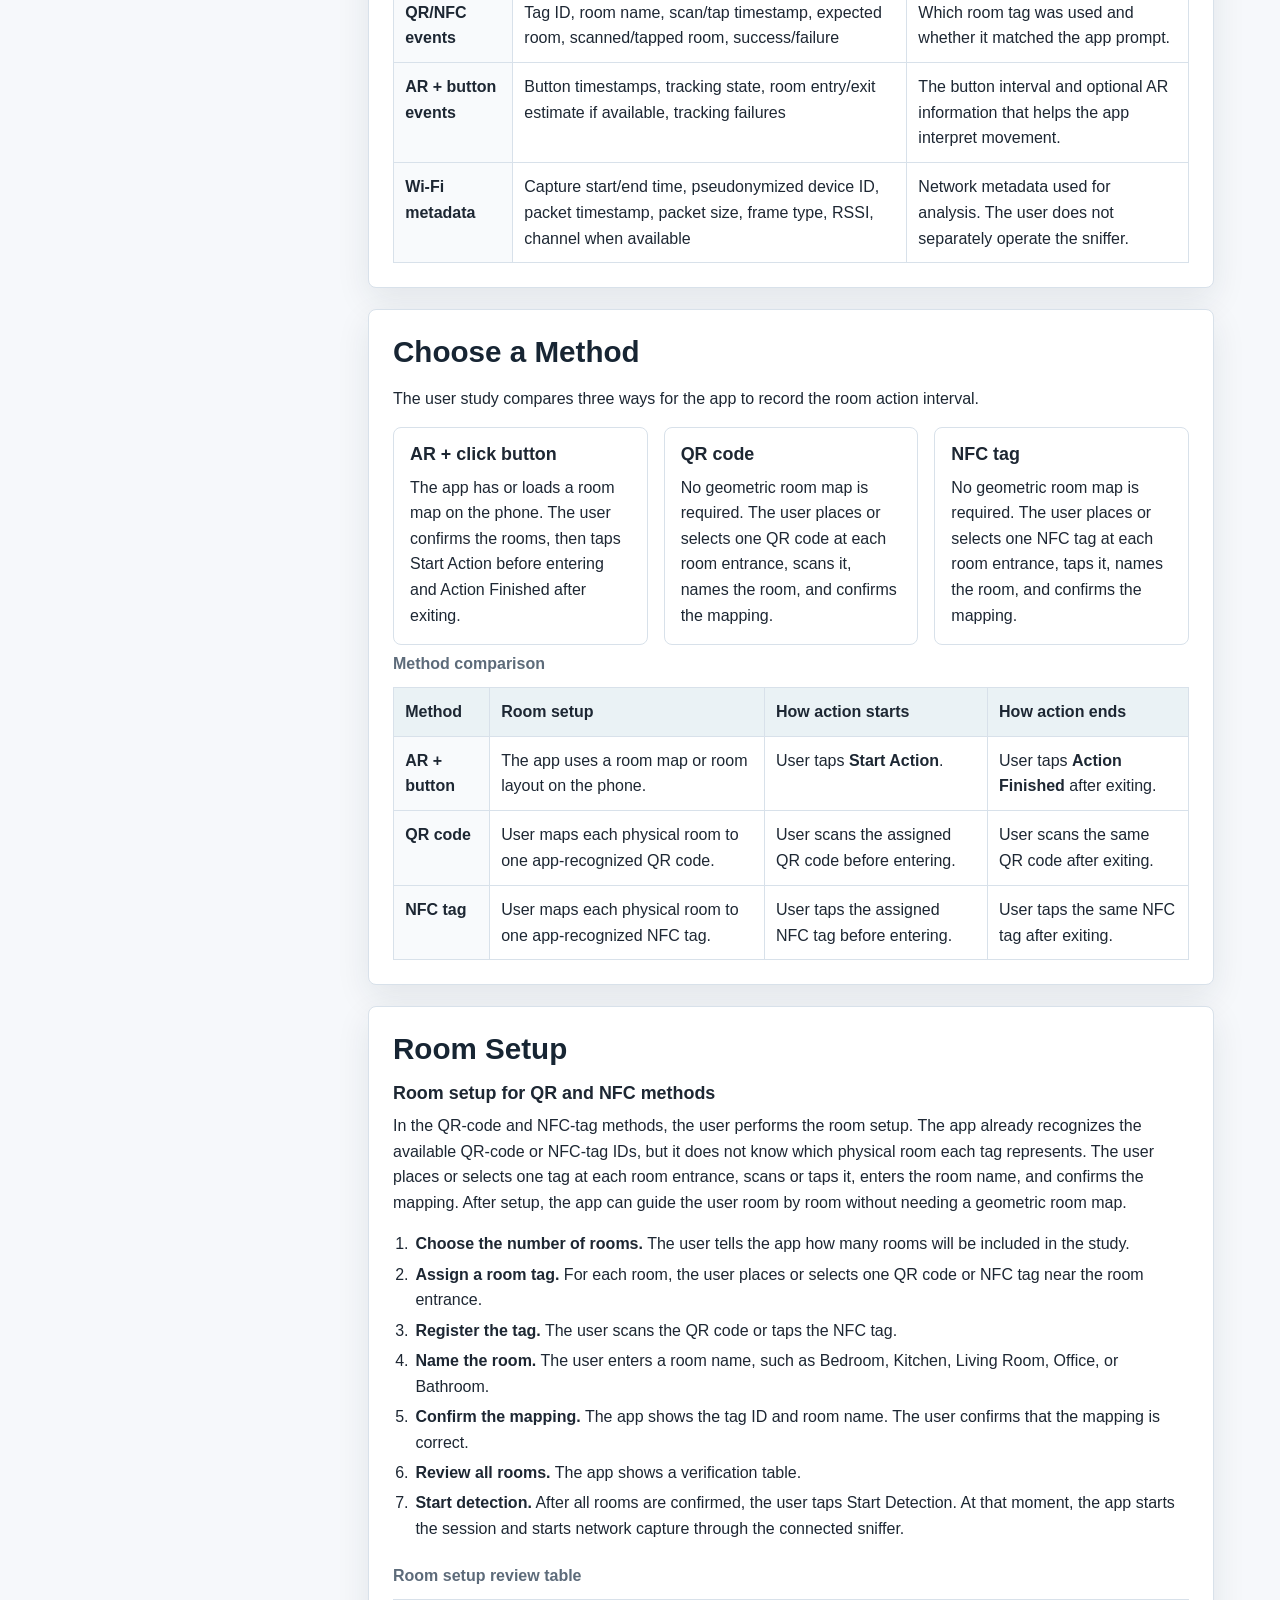
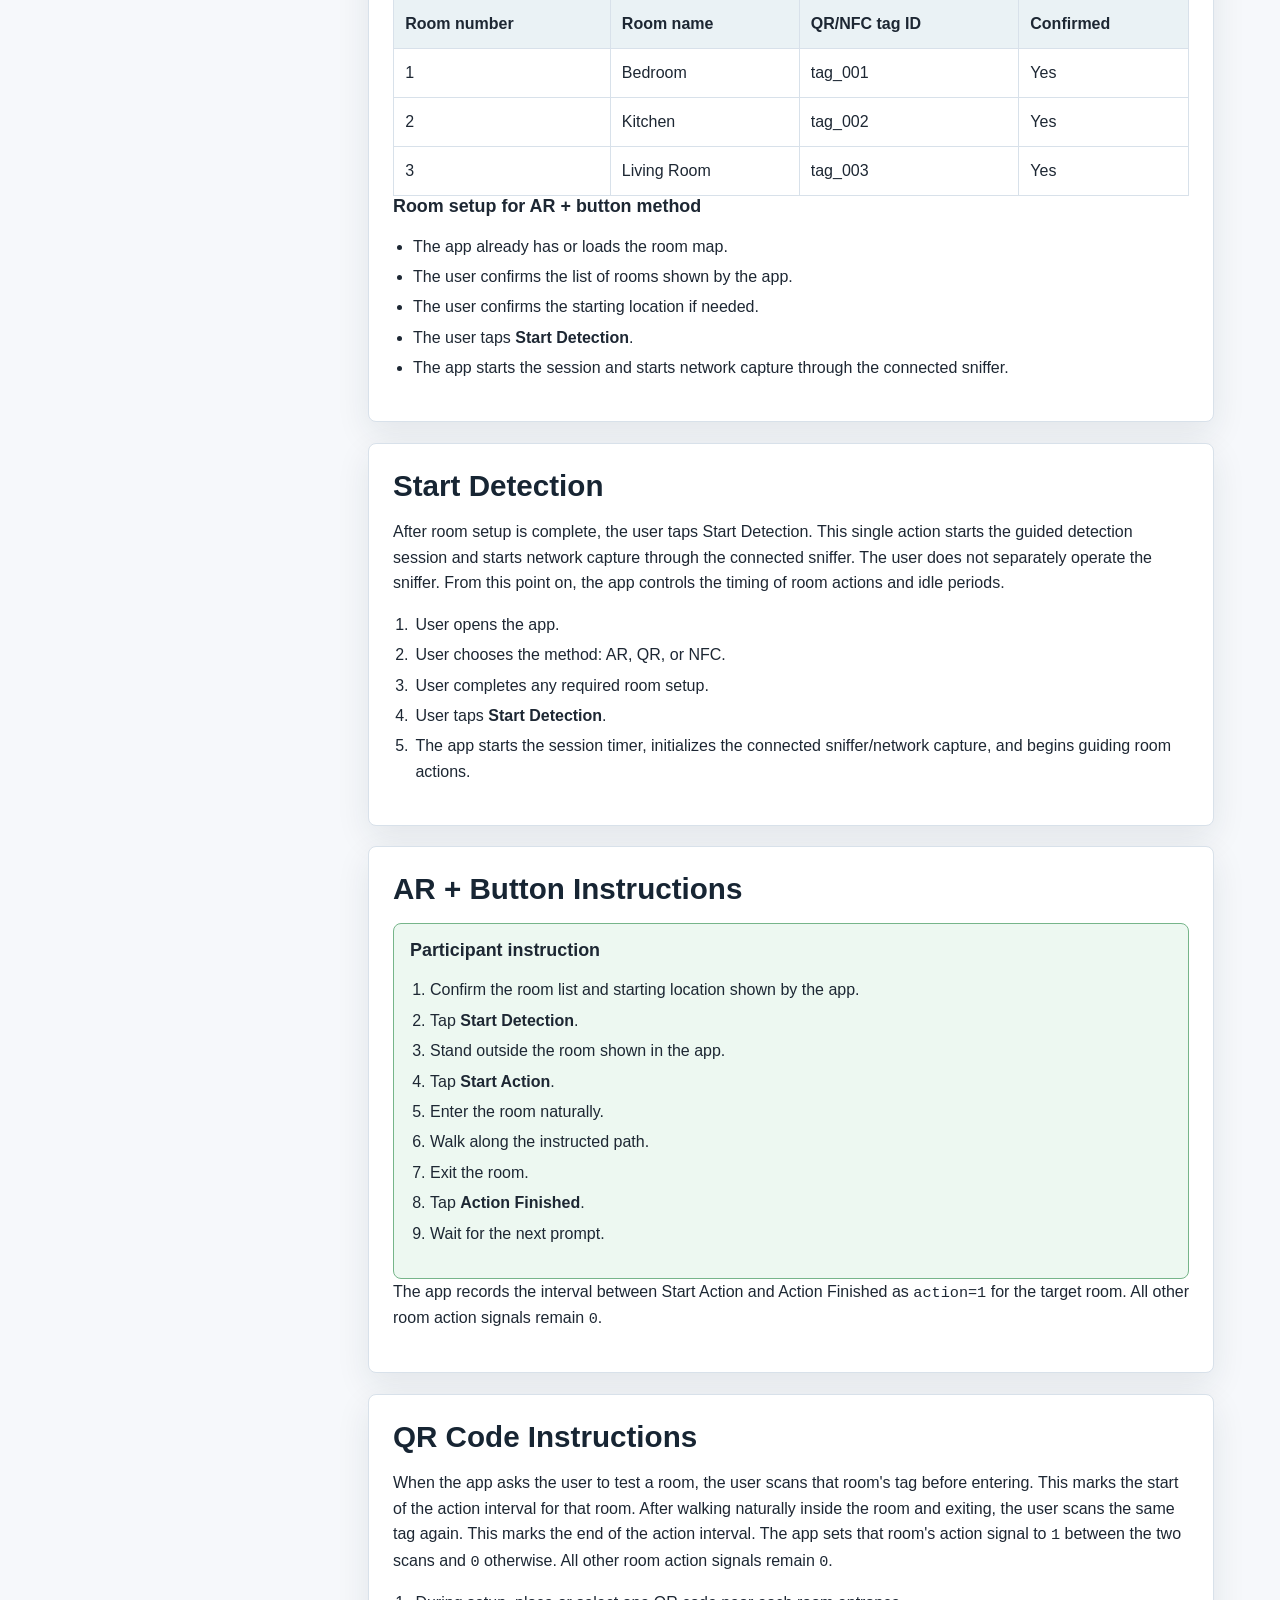
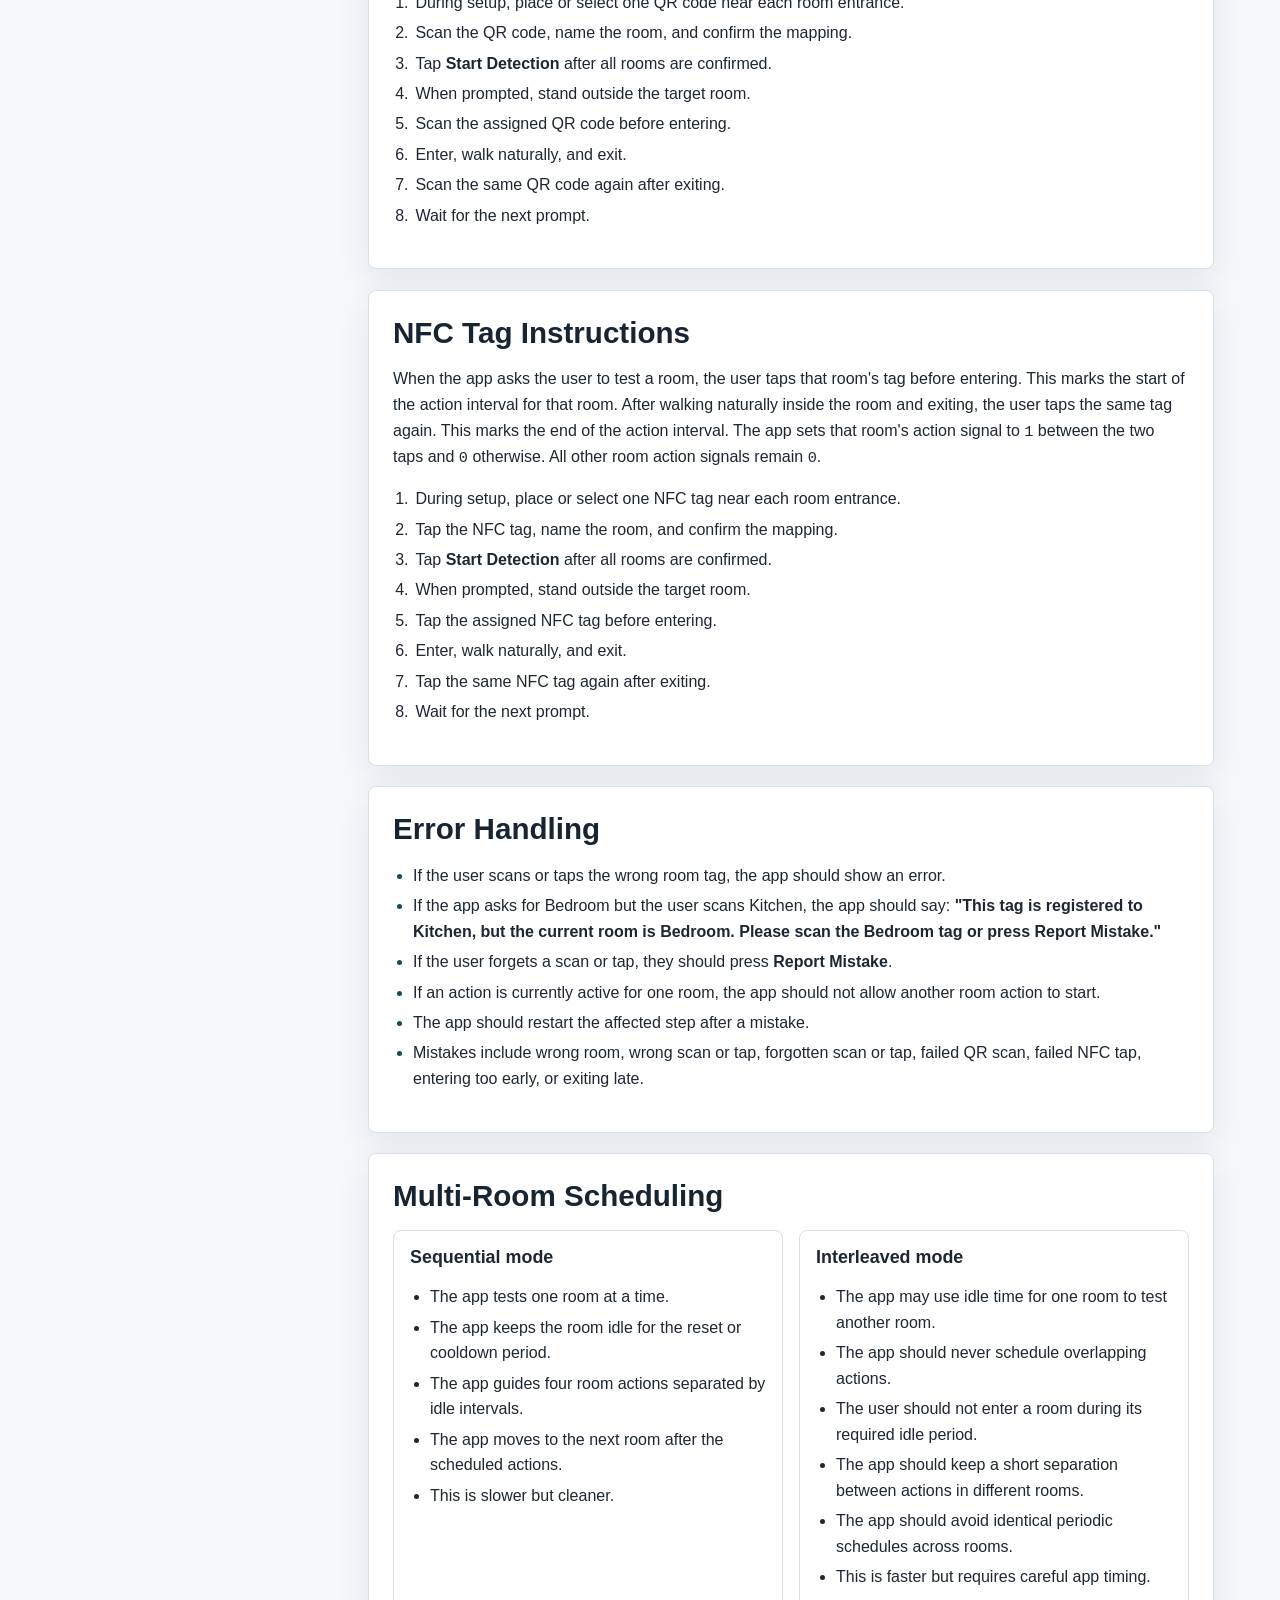
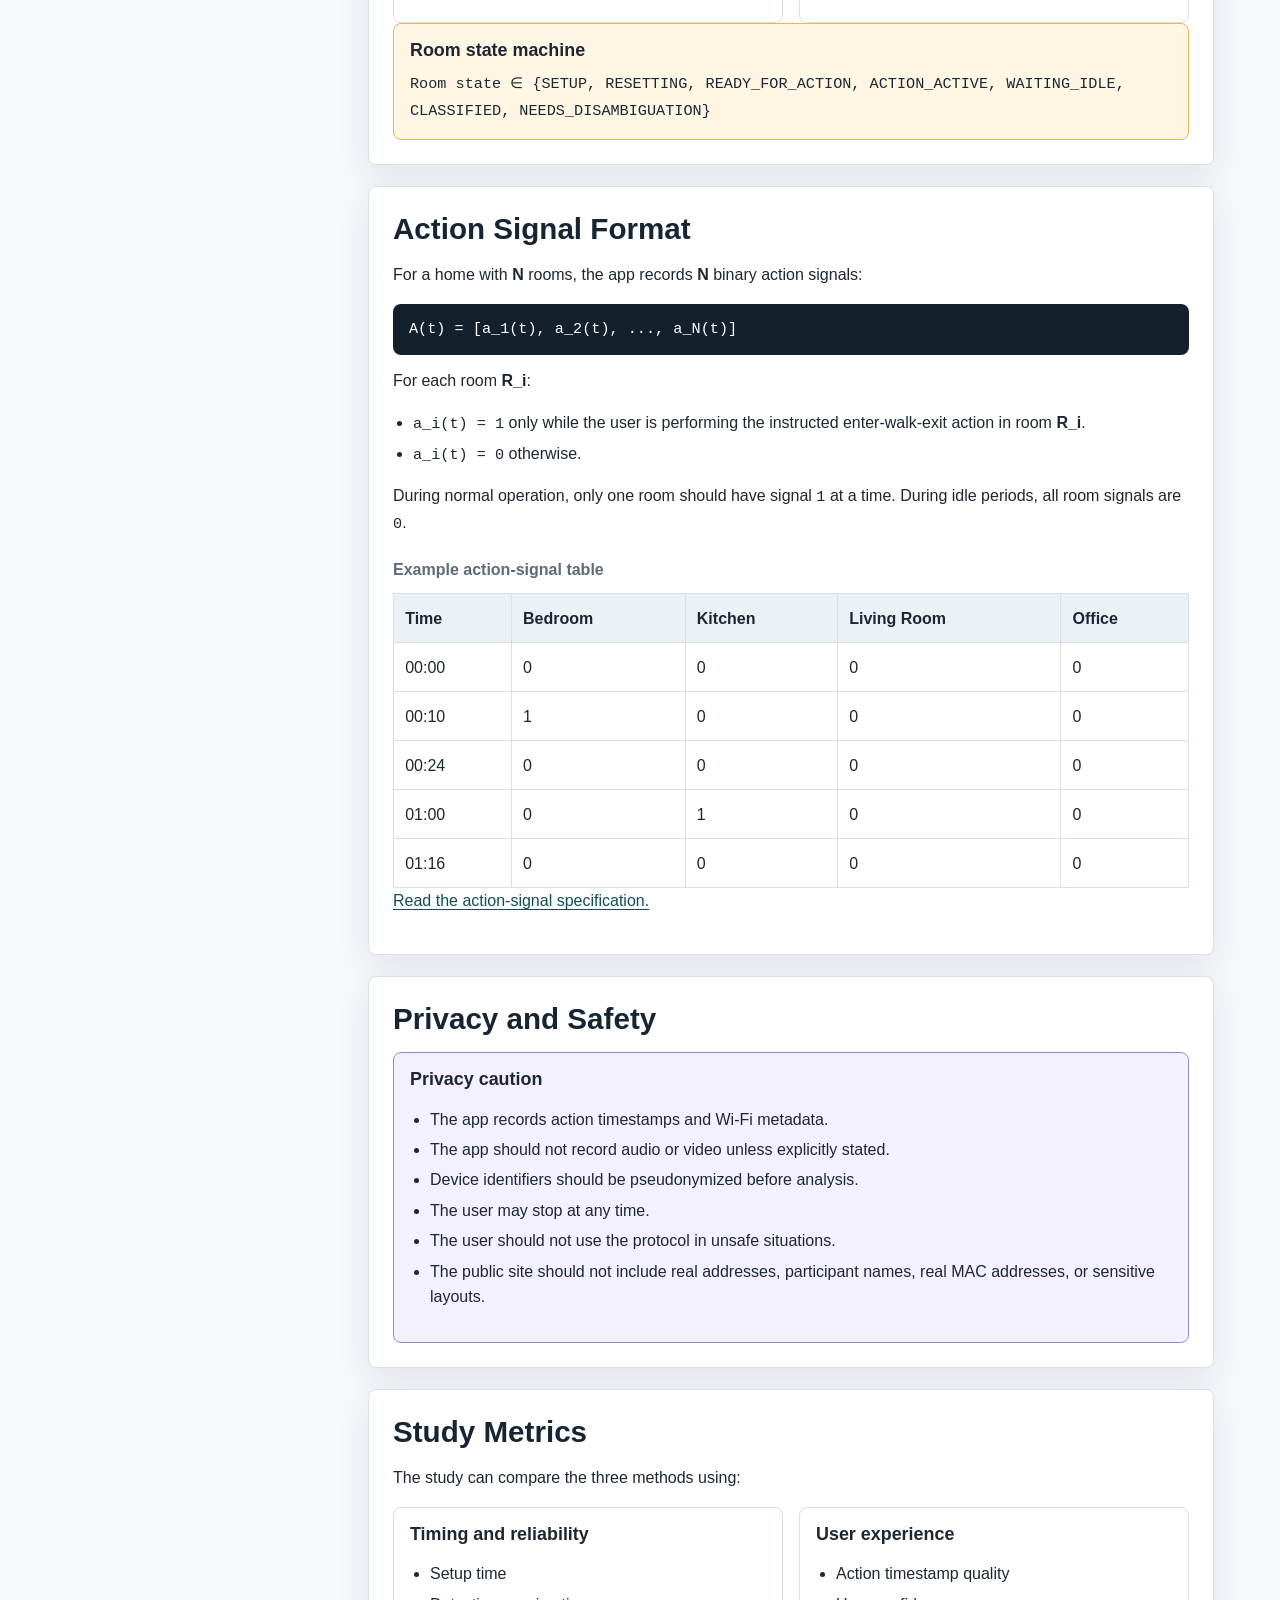
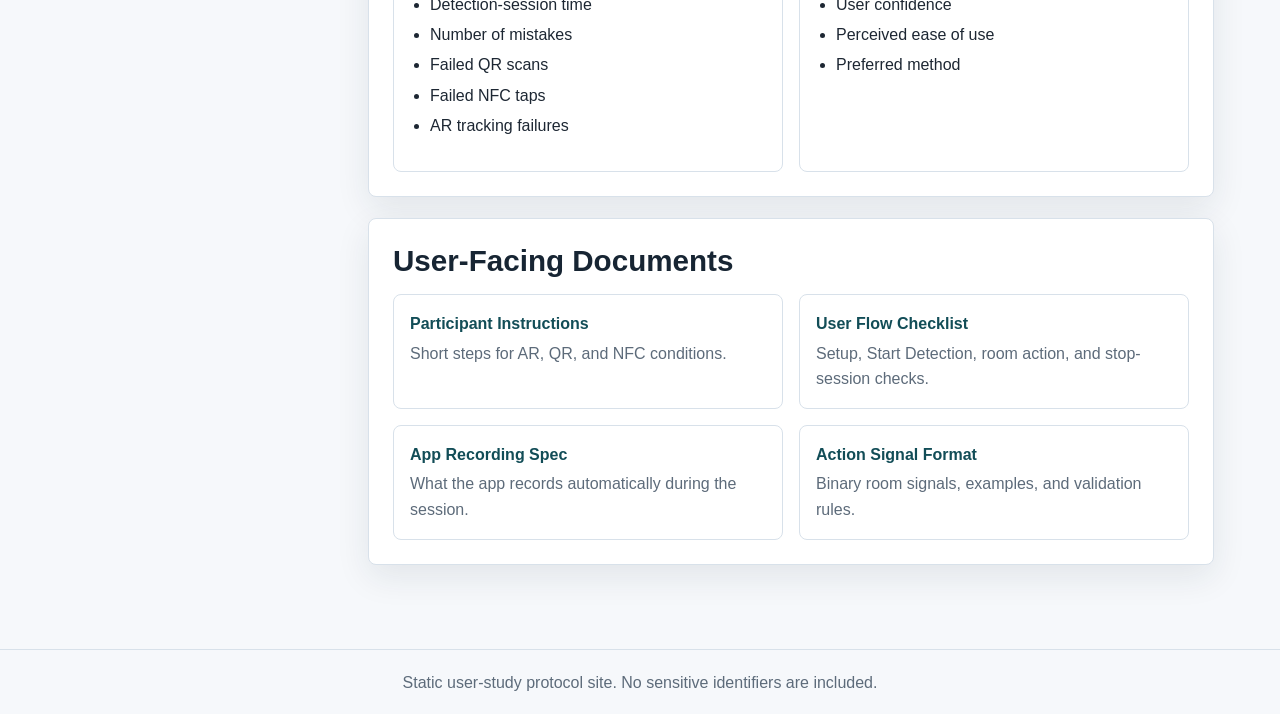
==== commit 0fb62318: "correct the user research flow" ====
--- a/docs/index.html
+++ b/docs/index.html
@@ -4,7 +4,7 @@
   <meta charset="utf-8">
   <meta name="viewport" content="width=device-width, initial-scale=1">
   <title>Multi-Room Hidden-Camera Detection Protocol</title>
-  <meta name="description" content="A clear static protocol site for a multi-room hidden-camera detection user study.">
+  <meta name="description" content="A user-facing protocol for a multi-room hidden-camera detection study.">
   <link rel="stylesheet" href="styles.css">
 </head>
 <body>
@@ -13,19 +13,21 @@
   <header class="site-header">
     <nav class="top-nav" aria-label="Primary navigation">
       <a class="brand" href="#overview">Multi-Room Detection Protocol</a>
-      <button class="nav-toggle" type="button" aria-expanded="false" aria-controls="nav-menu">
-        Menu
-      </button>
+      <button class="nav-toggle" type="button" aria-expanded="false" aria-controls="nav-menu">Menu</button>
       <div class="nav-links" id="nav-menu">
         <a href="#overview">Overview</a>
-        <a href="#methods">Methods</a>
-        <a href="#scheduling">Scheduling</a>
-        <a href="#logs">Logs</a>
-        <a href="#privacy">Privacy</a>
-        <a href="participant-instructions.md">Participant Guide</a>
-        <a href="protocol-checklist.md">Checklist</a>
-        <a href="researcher-notes.md">Researcher Notes</a>
-        <a href="action-signal-spec.md">Signal Spec</a>
+        <a href="#records">What the App Records</a>
+        <a href="#methods">Choose a Method</a>
+        <a href="#room-setup">Room Setup</a>
+        <a href="#start-detection">Start Detection</a>
+        <a href="#ar-button">AR + Button</a>
+        <a href="#qr-code">QR Code</a>
+        <a href="#nfc-tag">NFC Tag</a>
+        <a href="#error-handling">Error Handling</a>
+        <a href="#scheduling">Multi-Room Scheduling</a>
+        <a href="#signal-format">Action Signal Format</a>
+        <a href="#privacy">Privacy and Safety</a>
+        <a href="#metrics">Study Metrics</a>
       </div>
     </nav>
   </header>
@@ -33,15 +35,18 @@
   <main id="main">
     <section class="hero" id="overview">
       <div class="hero-content">
-        <p class="eyebrow">Research and participant protocol</p>
+        <p class="eyebrow">User-study app workflow</p>
         <h1>Multi-Room Hidden-Camera Detection Protocol</h1>
         <p class="lead">
-          This protocol guides a user through detecting motion-activated Wi-Fi monitoring devices in a house or multi-room apartment.
-          It coordinates room actions with Wi-Fi traffic capture so researchers can look for devices whose network activity repeatedly responds to room activity.
+          This site describes the user-facing protocol for a multi-room hidden-camera detection study.
+          The user follows instructions from a mobile app while the app records room-level action signals and Wi-Fi metadata from a connected sniffer.
+          For the AR + button method, the app assumes a room map is available on the phone.
+          For the QR-code and NFC-tag methods, no room map is required; instead, the user first matches each room to a QR code or NFC tag.
+          When the user taps Start Detection, the app starts the detection session and begins network capture through the connected sniffer.
         </p>
-        <div class="hero-actions" aria-label="Related documents">
-          <a class="button" href="protocol-checklist.md">Researcher Checklist</a>
-          <a class="button secondary" href="participant-instructions.md">Participant Instructions</a>
+        <div class="hero-actions" aria-label="Related pages">
+          <a class="button" href="participant-instructions.md">Participant Instructions</a>
+          <a class="button secondary" href="user-flow-checklist.md">User Flow Checklist</a>
         </div>
       </div>
     </section>
@@ -51,19 +56,19 @@
         <h2 id="toc-title">Table of Contents</h2>
         <ol>
           <li><a href="#overview-text">Overview</a></li>
-          <li><a href="#roles">Roles</a></li>
-          <li><a href="#action-signal">One Action Signal Per Room</a></li>
-          <li><a href="#methods">Detection Methods</a></li>
-          <li><a href="#setup">QR/NFC Setup</a></li>
-          <li><a href="#detection-phases">Detection Phases</a></li>
-          <li><a href="#validation">Error Handling</a></li>
-          <li><a href="#scheduling">Scheduling</a></li>
-          <li><a href="#disambiguation">Disambiguation</a></li>
-          <li><a href="#logs">Data to Log</a></li>
-          <li><a href="#metrics">Metrics</a></li>
-          <li><a href="#participants">Participant Instructions</a></li>
-          <li><a href="#privacy">Privacy and Ethics</a></li>
-          <li><a href="#documents">Protocol Documents</a></li>
+          <li><a href="#records">What the App Records</a></li>
+          <li><a href="#methods">Choose a Method</a></li>
+          <li><a href="#room-setup">Room Setup</a></li>
+          <li><a href="#start-detection">Start Detection</a></li>
+          <li><a href="#ar-button">AR + Button Instructions</a></li>
+          <li><a href="#qr-code">QR Code Instructions</a></li>
+          <li><a href="#nfc-tag">NFC Tag Instructions</a></li>
+          <li><a href="#error-handling">Error Handling</a></li>
+          <li><a href="#scheduling">Multi-Room Scheduling</a></li>
+          <li><a href="#signal-format">Action Signal Format</a></li>
+          <li><a href="#privacy">Privacy and Safety</a></li>
+          <li><a href="#metrics">Study Metrics</a></li>
+          <li><a href="#documents">User-Facing Documents</a></li>
         </ol>
       </aside>
 
@@ -71,47 +76,304 @@
         <section id="overview-text" class="section">
           <h2>Overview</h2>
           <p>
-            The app instructs the user to enter, walk inside, and exit rooms at scheduled times while a Wi-Fi sniffer records surrounding traffic.
-            For each room, the app records a binary action signal that marks when the user is actively testing that room.
-          </p>
-          <p>
-            After the run, researchers compare the room action signals with device network traffic.
-            A device is a candidate if its traffic repeatedly changes during the same room actions and stays quiet during idle periods.
-            This protocol does not prove that a device is a camera, and it should not be presented as a safety guarantee.
-          </p>
-          <div class="callout privacy">
-            <h3>Privacy caution</h3>
-            <p>Use this protocol only for controlled studies or user-guided privacy checks. Do not publish sensitive layouts, identities, addresses, or device identifiers.</p>
-          </div>
-        </section>
-
-        <section id="roles" class="section">
-          <h2>Roles</h2>
+            The study app guides the user through room actions: stand outside a room, mark the start of the action, enter, walk naturally, exit, and mark the end.
+            The app compares those action intervals with Wi-Fi metadata collected through the connected sniffer during the same session.
+          </p>
+          <p>
+            The goal is to study whether motion-activated Wi-Fi monitoring devices show traffic changes that repeatedly line up with room activity.
+            The protocol does not prove that a device is a camera, and it should not be treated as a safety guarantee.
+          </p>
+          <div class="callout participant">
+            <h3>Participant instruction</h3>
+            <p>The user should follow the app prompts, move naturally, and press <strong>Report Mistake</strong> if a scan, tap, room entry, or button press goes wrong.</p>
+          </div>
+        </section>
+
+        <section id="records" class="section">
+          <h2>What the App Records</h2>
+          <p>
+            The app records the timing of room actions and Wi-Fi metadata from the connected sniffer.
+            It does not need participant names, exact home addresses, real MAC addresses, camera serial numbers, audio, or video for this protocol.
+          </p>
+          <div class="table-wrap">
+            <table>
+              <caption>Session data recorded by the app</caption>
+              <thead>
+                <tr>
+                  <th>Category</th>
+                  <th>Examples</th>
+                  <th>Plain-language meaning</th>
+                </tr>
+              </thead>
+              <tbody>
+                <tr>
+                  <th>Session metadata</th>
+                  <td>Random participant ID, random home/session ID, method condition, app version, room list, session timer</td>
+                  <td>Information that describes the study run without naming the user.</td>
+                </tr>
+                <tr>
+                  <th>Action events</th>
+                  <td>Action start time, action end time, room ID, action duration, idle duration, retry count, mistake reports</td>
+                  <td>The moments when the user starts and finishes each instructed room action.</td>
+                </tr>
+                <tr>
+                  <th>QR/NFC events</th>
+                  <td>Tag ID, room name, scan/tap timestamp, expected room, scanned/tapped room, success/failure</td>
+                  <td>Which room tag was used and whether it matched the app prompt.</td>
+                </tr>
+                <tr>
+                  <th>AR + button events</th>
+                  <td>Button timestamps, tracking state, room entry/exit estimate if available, tracking failures</td>
+                  <td>The button interval and optional AR information that helps the app interpret movement.</td>
+                </tr>
+                <tr>
+                  <th>Wi-Fi metadata</th>
+                  <td>Capture start/end time, pseudonymized device ID, packet timestamp, packet size, frame type, RSSI, channel when available</td>
+                  <td>Network metadata used for analysis. The user does not separately operate the sniffer.</td>
+                </tr>
+              </tbody>
+            </table>
+          </div>
+        </section>
+
+        <section id="methods" class="section">
+          <h2>Choose a Method</h2>
+          <p>The user study compares three ways for the app to record the room action interval.</p>
+          <div class="three-column">
+            <article class="card">
+              <h3>AR + click button</h3>
+              <p>The app has or loads a room map on the phone. The user confirms the rooms, then taps Start Action before entering and Action Finished after exiting.</p>
+            </article>
+            <article class="card">
+              <h3>QR code</h3>
+              <p>No geometric room map is required. The user places or selects one QR code at each room entrance, scans it, names the room, and confirms the mapping.</p>
+            </article>
+            <article class="card">
+              <h3>NFC tag</h3>
+              <p>No geometric room map is required. The user places or selects one NFC tag at each room entrance, taps it, names the room, and confirms the mapping.</p>
+            </article>
+          </div>
+          <div class="table-wrap">
+            <table>
+              <caption>Method comparison</caption>
+              <thead>
+                <tr>
+                  <th>Method</th>
+                  <th>Room setup</th>
+                  <th>How action starts</th>
+                  <th>How action ends</th>
+                </tr>
+              </thead>
+              <tbody>
+                <tr>
+                  <th>AR + button</th>
+                  <td>The app uses a room map or room layout on the phone.</td>
+                  <td>User taps <strong>Start Action</strong>.</td>
+                  <td>User taps <strong>Action Finished</strong> after exiting.</td>
+                </tr>
+                <tr>
+                  <th>QR code</th>
+                  <td>User maps each physical room to one app-recognized QR code.</td>
+                  <td>User scans the assigned QR code before entering.</td>
+                  <td>User scans the same QR code after exiting.</td>
+                </tr>
+                <tr>
+                  <th>NFC tag</th>
+                  <td>User maps each physical room to one app-recognized NFC tag.</td>
+                  <td>User taps the assigned NFC tag before entering.</td>
+                  <td>User taps the same NFC tag after exiting.</td>
+                </tr>
+              </tbody>
+            </table>
+          </div>
+        </section>
+
+        <section id="room-setup" class="section">
+          <h2>Room Setup</h2>
+          <h3>Room setup for QR and NFC methods</h3>
+          <p>
+            In the QR-code and NFC-tag methods, the user performs the room setup.
+            The app already recognizes the available QR-code or NFC-tag IDs, but it does not know which physical room each tag represents.
+            The user places or selects one tag at each room entrance, scans or taps it, enters the room name, and confirms the mapping.
+            After setup, the app can guide the user room by room without needing a geometric room map.
+          </p>
+          <ol class="steps">
+            <li><strong>Choose the number of rooms.</strong> The user tells the app how many rooms will be included in the study.</li>
+            <li><strong>Assign a room tag.</strong> For each room, the user places or selects one QR code or NFC tag near the room entrance.</li>
+            <li><strong>Register the tag.</strong> The user scans the QR code or taps the NFC tag.</li>
+            <li><strong>Name the room.</strong> The user enters a room name, such as Bedroom, Kitchen, Living Room, Office, or Bathroom.</li>
+            <li><strong>Confirm the mapping.</strong> The app shows the tag ID and room name. The user confirms that the mapping is correct.</li>
+            <li><strong>Review all rooms.</strong> The app shows a verification table.</li>
+            <li><strong>Start detection.</strong> After all rooms are confirmed, the user taps Start Detection. At that moment, the app starts the session and starts network capture through the connected sniffer.</li>
+          </ol>
+          <div class="table-wrap">
+            <table>
+              <caption>Room setup review table</caption>
+              <thead>
+                <tr>
+                  <th>Room number</th>
+                  <th>Room name</th>
+                  <th>QR/NFC tag ID</th>
+                  <th>Confirmed</th>
+                </tr>
+              </thead>
+              <tbody>
+                <tr><td>1</td><td>Bedroom</td><td>tag_001</td><td>Yes</td></tr>
+                <tr><td>2</td><td>Kitchen</td><td>tag_002</td><td>Yes</td></tr>
+                <tr><td>3</td><td>Living Room</td><td>tag_003</td><td>Yes</td></tr>
+              </tbody>
+            </table>
+          </div>
+
+          <h3>Room setup for AR + button method</h3>
+          <ul>
+            <li>The app already has or loads the room map.</li>
+            <li>The user confirms the list of rooms shown by the app.</li>
+            <li>The user confirms the starting location if needed.</li>
+            <li>The user taps <strong>Start Detection</strong>.</li>
+            <li>The app starts the session and starts network capture through the connected sniffer.</li>
+          </ul>
+        </section>
+
+        <section id="start-detection" class="section">
+          <h2>Start Detection</h2>
+          <p>
+            After room setup is complete, the user taps Start Detection.
+            This single action starts the guided detection session and starts network capture through the connected sniffer.
+            The user does not separately operate the sniffer.
+            From this point on, the app controls the timing of room actions and idle periods.
+          </p>
+          <ol class="steps">
+            <li>User opens the app.</li>
+            <li>User chooses the method: AR, QR, or NFC.</li>
+            <li>User completes any required room setup.</li>
+            <li>User taps <strong>Start Detection</strong>.</li>
+            <li>The app starts the session timer, initializes the connected sniffer/network capture, and begins guiding room actions.</li>
+          </ol>
+        </section>
+
+        <section id="ar-button" class="section">
+          <h2>AR + Button Instructions</h2>
+          <div class="callout participant">
+            <h3>Participant instruction</h3>
+            <ol>
+              <li>Confirm the room list and starting location shown by the app.</li>
+              <li>Tap <strong>Start Detection</strong>.</li>
+              <li>Stand outside the room shown in the app.</li>
+              <li>Tap <strong>Start Action</strong>.</li>
+              <li>Enter the room naturally.</li>
+              <li>Walk along the instructed path.</li>
+              <li>Exit the room.</li>
+              <li>Tap <strong>Action Finished</strong>.</li>
+              <li>Wait for the next prompt.</li>
+            </ol>
+          </div>
+          <p>
+            The app records the interval between Start Action and Action Finished as <code>action=1</code> for the target room.
+            All other room action signals remain <code>0</code>.
+          </p>
+        </section>
+
+        <section id="qr-code" class="section">
+          <h2>QR Code Instructions</h2>
+          <p>
+            When the app asks the user to test a room, the user scans that room's tag before entering.
+            This marks the start of the action interval for that room.
+            After walking naturally inside the room and exiting, the user scans the same tag again.
+            This marks the end of the action interval.
+            The app sets that room's action signal to <code>1</code> between the two scans and <code>0</code> otherwise.
+            All other room action signals remain <code>0</code>.
+          </p>
+          <ol class="steps">
+            <li>During setup, place or select one QR code near each room entrance.</li>
+            <li>Scan the QR code, name the room, and confirm the mapping.</li>
+            <li>Tap <strong>Start Detection</strong> after all rooms are confirmed.</li>
+            <li>When prompted, stand outside the target room.</li>
+            <li>Scan the assigned QR code before entering.</li>
+            <li>Enter, walk naturally, and exit.</li>
+            <li>Scan the same QR code again after exiting.</li>
+            <li>Wait for the next prompt.</li>
+          </ol>
+        </section>
+
+        <section id="nfc-tag" class="section">
+          <h2>NFC Tag Instructions</h2>
+          <p>
+            When the app asks the user to test a room, the user taps that room's tag before entering.
+            This marks the start of the action interval for that room.
+            After walking naturally inside the room and exiting, the user taps the same tag again.
+            This marks the end of the action interval.
+            The app sets that room's action signal to <code>1</code> between the two taps and <code>0</code> otherwise.
+            All other room action signals remain <code>0</code>.
+          </p>
+          <ol class="steps">
+            <li>During setup, place or select one NFC tag near each room entrance.</li>
+            <li>Tap the NFC tag, name the room, and confirm the mapping.</li>
+            <li>Tap <strong>Start Detection</strong> after all rooms are confirmed.</li>
+            <li>When prompted, stand outside the target room.</li>
+            <li>Tap the assigned NFC tag before entering.</li>
+            <li>Enter, walk naturally, and exit.</li>
+            <li>Tap the same NFC tag again after exiting.</li>
+            <li>Wait for the next prompt.</li>
+          </ol>
+        </section>
+
+        <section id="error-handling" class="section">
+          <h2>Error Handling</h2>
+          <ul class="check-list">
+            <li>If the user scans or taps the wrong room tag, the app should show an error.</li>
+            <li>If the app asks for Bedroom but the user scans Kitchen, the app should say: <strong>"This tag is registered to Kitchen, but the current room is Bedroom. Please scan the Bedroom tag or press Report Mistake."</strong></li>
+            <li>If the user forgets a scan or tap, they should press <strong>Report Mistake</strong>.</li>
+            <li>If an action is currently active for one room, the app should not allow another room action to start.</li>
+            <li>The app should restart the affected step after a mistake.</li>
+            <li>Mistakes include wrong room, wrong scan or tap, forgotten scan or tap, failed QR scan, failed NFC tap, entering too early, or exiting late.</li>
+          </ul>
+        </section>
+
+        <section id="scheduling" class="section">
+          <h2>Multi-Room Scheduling</h2>
           <div class="two-column">
             <article class="card">
-              <h3>Researcher/operator</h3>
-              <p>Sets up the study, configures rooms, places QR codes or NFC tags if used, starts network capture, reviews logs, and handles consent and privacy.</p>
-            </article>
-            <article class="card">
-              <h3>User/participant</h3>
-              <p>Follows app instructions, performs natural room actions, scans, taps, or presses buttons as instructed, and reports mistakes when something goes wrong.</p>
-            </article>
-          </div>
-        </section>
-
-        <section id="action-signal" class="section">
-          <h2>Key Idea: One Action Signal Per Room</h2>
-          <p>
-            For a home with <strong>N</strong> rooms, the app records <strong>N</strong> action signals:
+              <h3>Sequential mode</h3>
+              <ul>
+                <li>The app tests one room at a time.</li>
+                <li>The app keeps the room idle for the reset or cooldown period.</li>
+                <li>The app guides four room actions separated by idle intervals.</li>
+                <li>The app moves to the next room after the scheduled actions.</li>
+                <li>This is slower but cleaner.</li>
+              </ul>
+            </article>
+            <article class="card">
+              <h3>Interleaved mode</h3>
+              <ul>
+                <li>The app may use idle time for one room to test another room.</li>
+                <li>The app should never schedule overlapping actions.</li>
+                <li>The user should not enter a room during its required idle period.</li>
+                <li>The app should keep a short separation between actions in different rooms.</li>
+                <li>The app should avoid identical periodic schedules across rooms.</li>
+                <li>This is faster but requires careful app timing.</li>
+              </ul>
+            </article>
+          </div>
+          <div class="callout note">
+            <h3>Room state machine</h3>
+            <p><code>Room state ∈ {SETUP, RESETTING, READY_FOR_ACTION, ACTION_ACTIVE, WAITING_IDLE, CLASSIFIED, NEEDS_DISAMBIGUATION}</code></p>
+          </div>
+        </section>
+
+        <section id="signal-format" class="section">
+          <h2>Action Signal Format</h2>
+          <p>
+            For a home with <strong>N</strong> rooms, the app records <strong>N</strong> binary action signals:
           </p>
           <pre class="formula"><code>A(t) = [a_1(t), a_2(t), ..., a_N(t)]</code></pre>
           <p>For each room <strong>R_i</strong>:</p>
           <ul>
-            <li><code>a_i(t) = 1</code> when the user is performing the detection action in room <strong>R_i</strong>.</li>
+            <li><code>a_i(t) = 1</code> only while the user is performing the instructed enter-walk-exit action in room <strong>R_i</strong>.</li>
             <li><code>a_i(t) = 0</code> otherwise.</li>
           </ul>
           <p>
-            During normal operation, at most one room signal should be <code>1</code> at a time.
+            During normal operation, only one room should have signal <code>1</code> at a time.
             During idle periods, all room signals are <code>0</code>.
           </p>
           <div class="table-wrap">
@@ -135,341 +397,69 @@
               </tbody>
             </table>
           </div>
-        </section>
-
-        <section id="methods" class="section">
-          <h2>Detection Methods Compared</h2>
-          <p>
-            The three conditions differ only in how the app records the room action interval.
-            The detection algorithm, room order, action schedule, and sniffer setup should stay constant across methods.
-          </p>
-          <div class="table-wrap">
-            <table>
-              <caption>Comparison of action-signal recording methods</caption>
-              <thead>
-                <tr>
-                  <th>Method</th>
-                  <th>Setup assumption</th>
-                  <th>Participant action</th>
-                  <th>Recorded interval</th>
-                </tr>
-              </thead>
-              <tbody>
-                <tr>
-                  <th>A. AR + click button</th>
-                  <td>The app assumes a room map is already available on the phone. It knows room boundaries or room labels.</td>
-                  <td>The user taps <strong>Start Action</strong>, enters the instructed room, walks naturally, exits, and taps <strong>Action Finished</strong>.</td>
-                  <td>The target room is active between the two button events. AR tracking can help verify movement and room entry or exit, but the core interval is based on user interaction and app state.</td>
-                </tr>
-                <tr>
-                  <th>B. QR code</th>
-                  <td>The app does not assume a room map. The QR code IDs are already known to the app, and the room-to-code mapping is created during setup.</td>
-                  <td>The user matches each room with a QR code, then scans that room's code before entering and scans the same code again after exiting.</td>
-                  <td>The mapped room is active between the two scans.</td>
-                </tr>
-                <tr>
-                  <th>C. NFC tag</th>
-                  <td>The app does not assume a room map. The NFC tag IDs are already known to the app, and the room-to-tag mapping is created during setup.</td>
-                  <td>The user matches each room with an NFC tag, then taps that room's tag before entering and taps the same tag again after exiting.</td>
-                  <td>The mapped room is active between the two taps.</td>
-                </tr>
-              </tbody>
-            </table>
-          </div>
-        </section>
-
-        <section id="setup" class="section">
-          <h2>QR/NFC Setup Phase</h2>
-          <p>
-            QR and NFC conditions do not need a geometric room map. They only need a mapping:
-          </p>
-          <pre class="formula"><code>room name &lt;-&gt; tag ID</code></pre>
-          <ol class="steps">
-            <li>User enters the number of rooms to scan.</li>
-            <li>For each room, the app asks the user to go to the room entrance.</li>
-            <li>User scans a QR code or taps an NFC tag.</li>
-            <li>User enters a room name or selects a room type.</li>
-            <li>App stores the mapping.</li>
-            <li>App shows a verification table.</li>
-            <li>Detection starts only after the user confirms all mappings.</li>
-          </ol>
-          <div class="table-wrap">
-            <table>
-              <caption>Mapping verification table</caption>
-              <thead>
-                <tr>
-                  <th>Room</th>
-                  <th>QR/NFC ID</th>
-                  <th>User label</th>
-                  <th>Confirmed?</th>
-                </tr>
-              </thead>
-              <tbody>
-                <tr><td>R1</td><td>tag_001</td><td>Bedroom</td><td>Yes</td></tr>
-                <tr><td>R2</td><td>tag_002</td><td>Kitchen</td><td>Yes</td></tr>
-                <tr><td>R3</td><td>tag_003</td><td>Living Room</td><td>Yes</td></tr>
-              </tbody>
-            </table>
-          </div>
-        </section>
-
-        <section id="detection-phases" class="section">
-          <h2>Detection Phases</h2>
-          <div class="three-column">
-            <article class="card participant">
-              <h3>QR/NFC detection</h3>
-              <ol>
-                <li>The app tells the user which room to test.</li>
-                <li>User stands outside that room.</li>
-                <li>User scans or taps that room's QR/NFC tag before entering.</li>
-                <li>User enters, walks naturally, and exits.</li>
-                <li>User scans or taps the same tag again after exiting.</li>
-                <li>The app records the interval between the two scans or taps as <code>action=1</code> for that room.</li>
-                <li>All other room action signals remain <code>0</code>.</li>
-              </ol>
-            </article>
-            <article class="card participant">
-              <h3>AR + button detection</h3>
-              <ol>
-                <li>The app already has the room map.</li>
-                <li>The app tells the user which room to test.</li>
-                <li>User stands outside the target room.</li>
-                <li>User taps <strong>Start Action</strong>.</li>
-                <li>User enters, walks naturally, and exits.</li>
-                <li>User taps <strong>Action Finished</strong> after exiting.</li>
-                <li>The app records that interval as <code>action=1</code> for the target room.</li>
-                <li>All other room action signals remain <code>0</code>.</li>
-              </ol>
-            </article>
-            <article class="card note">
-              <h3>Researcher note</h3>
-              <p>
-                Keep prompts short during the run. If the participant makes a mistake, log it, restart that action step, and preserve the original event record for analysis.
-              </p>
-            </article>
-          </div>
-        </section>
-
-        <section id="validation" class="section">
-          <h2>Error Handling and Validation</h2>
-          <ul class="check-list">
-            <li>Only one room action can be active at a time.</li>
-            <li>For QR/NFC, the same tag must start and end the action.</li>
-            <li>If the app asks for Bedroom but the user scans Kitchen, the app should show an error.</li>
-            <li>If an action is active for Bedroom and the user scans a different room, the app should reject it or ask the user to report a mistake.</li>
-            <li>Add a <strong>Report Mistake</strong> button.</li>
-            <li>Mistakes include wrong room, wrong scan or tap, forgotten scan or tap, failed scan, failed NFC tap, entering too early, or exiting late.</li>
-            <li>The app should log mistakes and restart that action step.</li>
-          </ul>
-        </section>
-
-        <section id="scheduling" class="section">
-          <h2>Multi-Room Scheduling</h2>
-          <div class="two-column">
-            <article class="card">
-              <h3>Sequential mode</h3>
-              <ul>
-                <li>Test one room at a time.</li>
-                <li>Keep the room idle for the reset or cooldown period.</li>
-                <li>Perform four room actions separated by idle intervals.</li>
-                <li>Run detection.</li>
-                <li>Move to the next room.</li>
-                <li>This is slower but cleaner.</li>
-              </ul>
-            </article>
-            <article class="card">
-              <h3>Interleaved mode</h3>
-              <ul>
-                <li>Use idle time for one room to test another room.</li>
-                <li>Never schedule overlapping actions.</li>
-                <li>Never enter a room during its required idle period.</li>
-                <li>Keep at least a short separation between actions in different rooms.</li>
-                <li>Avoid identical periodic schedules across rooms.</li>
-                <li>This is faster but requires careful logging.</li>
-              </ul>
-            </article>
-          </div>
-          <div class="callout note">
-            <h3>Room state machine</h3>
-            <p><code>Room state ∈ {SETUP, RESETTING, READY_FOR_ACTION, ACTION_ACTIVE, WAITING_IDLE, CLASSIFIED, NEEDS_DISAMBIGUATION}</code></p>
-          </div>
-        </section>
-
-        <section id="disambiguation" class="section">
-          <h2>Disambiguation</h2>
-          <p>
-            A device may correlate with multiple rooms if it sees a hallway, doorway, or more than one room.
-            Use extra actions to separate room-specific signals from shared-view signals.
-          </p>
-          <ol class="steps">
-            <li>Select candidate rooms one at a time.</li>
-            <li>Keep other candidate rooms idle.</li>
-            <li>Perform extra actions in only one room.</li>
-            <li>Check whether the same device responds.</li>
-            <li>Label the result as room-specific monitoring device, shared-view or hallway monitoring device, or unresolved candidate.</li>
-          </ol>
-        </section>
-
-        <section id="logs" class="section">
-          <h2>Data to Log</h2>
-          <p>Use random participant and home identifiers. Keep consent records separate from technical logs.</p>
-          <div class="table-wrap">
-            <table>
-              <caption>Recommended logging fields</caption>
-              <thead>
-                <tr>
-                  <th>Category</th>
-                  <th>Fields</th>
-                </tr>
-              </thead>
-              <tbody>
-                <tr>
-                  <th>General run metadata</th>
-                  <td><code>participant_id_random</code>, <code>home_id_random</code>, <code>run_id</code>, method condition: AR / QR / NFC, <code>room_id</code>, timestamp, app version, sniffer type, channel mode, trial number</td>
-                </tr>
-                <tr>
-                  <th>Action events</th>
-                  <td><code>event_type</code>, <code>action_start_time</code>, <code>action_end_time</code>, <code>room_id</code>, action duration, idle duration before action, method success, retry count, error reported</td>
-                </tr>
-                <tr>
-                  <th>QR/NFC events</th>
-                  <td><code>tag_id</code>, <code>room_id</code>, scan/tap timestamp, expected room, scanned/tapped room, success/failure, retry count</td>
-                </tr>
-                <tr>
-                  <th>AR events</th>
-                  <td>Tracking state, position trace if available, button timestamps, room entry estimate if available, room exit estimate if available, tracking lost events</td>
-                </tr>
-                <tr>
-                  <th>Network events</th>
-                  <td>Capture start time, capture end time, pseudonymized MAC, packet timestamp, packet size, frame type if available, RSSI if available, channel if available</td>
-                </tr>
-              </tbody>
-            </table>
-          </div>
-        </section>
-
-        <section id="metrics" class="section">
-          <h2>Metrics</h2>
-          <div class="two-column">
-            <article class="card">
-              <h3>Detection metrics</h3>
-              <ul>
-                <li>Room-level true positive, false positive, and false negative</li>
-                <li>Device-level true positive, false positive, and false negative</li>
-                <li>Time to decision</li>
-                <li>Number of actions required</li>
-                <li>Unresolved cases</li>
-              </ul>
-            </article>
-            <article class="card">
-              <h3>Action-signal quality</h3>
-              <ul>
-                <li>Missing action events</li>
-                <li>Extra action events</li>
-                <li>Start-time error</li>
-                <li>End-time error</li>
-                <li>Room-label error</li>
-                <li>Timestamp alignment error</li>
-              </ul>
-            </article>
-            <article class="card">
-              <h3>Usability</h3>
-              <ul>
-                <li>Setup time and completion time</li>
-                <li>Number of mistakes</li>
-                <li>Number of scan/tap failures</li>
-                <li>Number of times help was needed</li>
-                <li>Perceived ease and confidence</li>
-                <li>Preferred method</li>
-              </ul>
-            </article>
-            <article class="card">
-              <h3>Practical deployment</h3>
-              <ul>
-                <li>Setup burden and room mapping burden</li>
-                <li>Lighting dependence for QR</li>
-                <li>Phone-positioning burden for NFC</li>
-                <li>AR drift or tracking loss</li>
-                <li>Hallway/shared-view ambiguity</li>
-              </ul>
-            </article>
-          </div>
-        </section>
-
-        <section id="participants" class="section">
-          <h2>Participant Instructions</h2>
-          <div class="three-column">
-            <article class="card participant">
-              <h3>AR condition</h3>
-              <ol>
-                <li>Stand outside the room shown in the app.</li>
-                <li>Tap <strong>Start Action</strong>.</li>
-                <li>Enter the room naturally.</li>
-                <li>Walk along the instructed path.</li>
-                <li>Exit the room.</li>
-                <li>Tap <strong>Action Finished</strong>.</li>
-                <li>Wait for the next prompt.</li>
-              </ol>
-            </article>
-            <article class="card participant">
-              <h3>QR condition</h3>
-              <ol>
-                <li>During setup, match each room to one QR code.</li>
-                <li>During detection, scan the room QR code before entering.</li>
-                <li>Enter, walk naturally, and exit.</li>
-                <li>Scan the same QR code again after exiting.</li>
-                <li>Wait for the next prompt.</li>
-              </ol>
-            </article>
-            <article class="card participant">
-              <h3>NFC condition</h3>
-              <ol>
-                <li>During setup, match each room to one NFC tag.</li>
-                <li>During detection, tap the room NFC tag before entering.</li>
-                <li>Enter, walk naturally, and exit.</li>
-                <li>Tap the same NFC tag again after exiting.</li>
-                <li>Wait for the next prompt.</li>
-              </ol>
-            </article>
-          </div>
+          <p><a href="action-signal-spec.md">Read the action-signal specification.</a></p>
         </section>
 
         <section id="privacy" class="section">
-          <h2>Privacy and Ethics</h2>
+          <h2>Privacy and Safety</h2>
           <div class="callout privacy">
             <h3>Privacy caution</h3>
             <ul>
-              <li>This protocol is for controlled research studies and user-guided privacy checks.</li>
-              <li>Obtain consent and institutional approval when running human-subject studies.</li>
-              <li>Do not collect audio or video unless separately justified and consented.</li>
-              <li>Do not decrypt bystander traffic.</li>
-              <li>Pseudonymize MAC addresses.</li>
-              <li>Do not store exact home addresses in the public dataset.</li>
-              <li>Separate consent forms from technical logs.</li>
-              <li>Participants may stop at any time.</li>
-              <li>Do not publish sensitive layouts, identities, or device identifiers.</li>
+              <li>The app records action timestamps and Wi-Fi metadata.</li>
+              <li>The app should not record audio or video unless explicitly stated.</li>
+              <li>Device identifiers should be pseudonymized before analysis.</li>
+              <li>The user may stop at any time.</li>
+              <li>The user should not use the protocol in unsafe situations.</li>
+              <li>The public site should not include real addresses, participant names, real MAC addresses, or sensitive layouts.</li>
             </ul>
           </div>
         </section>
 
+        <section id="metrics" class="section">
+          <h2>Study Metrics</h2>
+          <p>The study can compare the three methods using:</p>
+          <div class="two-column">
+            <article class="card">
+              <h3>Timing and reliability</h3>
+              <ul>
+                <li>Setup time</li>
+                <li>Detection-session time</li>
+                <li>Number of mistakes</li>
+                <li>Failed QR scans</li>
+                <li>Failed NFC taps</li>
+                <li>AR tracking failures</li>
+              </ul>
+            </article>
+            <article class="card">
+              <h3>User experience</h3>
+              <ul>
+                <li>Action timestamp quality</li>
+                <li>User confidence</li>
+                <li>Perceived ease of use</li>
+                <li>Preferred method</li>
+              </ul>
+            </article>
+          </div>
+        </section>
+
         <section id="documents" class="section">
-          <h2>Protocol Documents</h2>
+          <h2>User-Facing Documents</h2>
           <div class="document-grid">
-            <a class="doc-link" href="protocol-checklist.md">
-              <strong>Researcher Checklist</strong>
-              <span>Before, during, and after study tasks.</span>
-            </a>
             <a class="doc-link" href="participant-instructions.md">
               <strong>Participant Instructions</strong>
-              <span>Short participant-facing steps for AR, QR, and NFC.</span>
+              <span>Short steps for AR, QR, and NFC conditions.</span>
             </a>
-            <a class="doc-link" href="researcher-notes.md">
-              <strong>Researcher Notes</strong>
-              <span>Pilot design, counterbalancing, and method comparison guidance.</span>
+            <a class="doc-link" href="user-flow-checklist.md">
+              <strong>User Flow Checklist</strong>
+              <span>Setup, Start Detection, room action, and stop-session checks.</span>
+            </a>
+            <a class="doc-link" href="app-recording-spec.md">
+              <strong>App Recording Spec</strong>
+              <span>What the app records automatically during the session.</span>
             </a>
             <a class="doc-link" href="action-signal-spec.md">
-              <strong>Action Signal Specification</strong>
-              <span>Formal signal definitions, schema, examples, and validation rules.</span>
+              <strong>Action Signal Format</strong>
+              <span>Binary room signals, examples, and validation rules.</span>
             </a>
           </div>
         </section>
@@ -478,7 +468,7 @@
   </main>
 
   <footer class="site-footer">
-    <p>Static protocol site for research planning and participant guidance. No sensitive identifiers are included.</p>
+    <p>Static user-study protocol site. No sensitive identifiers are included.</p>
   </footer>
 
   <script src="app.js"></script>
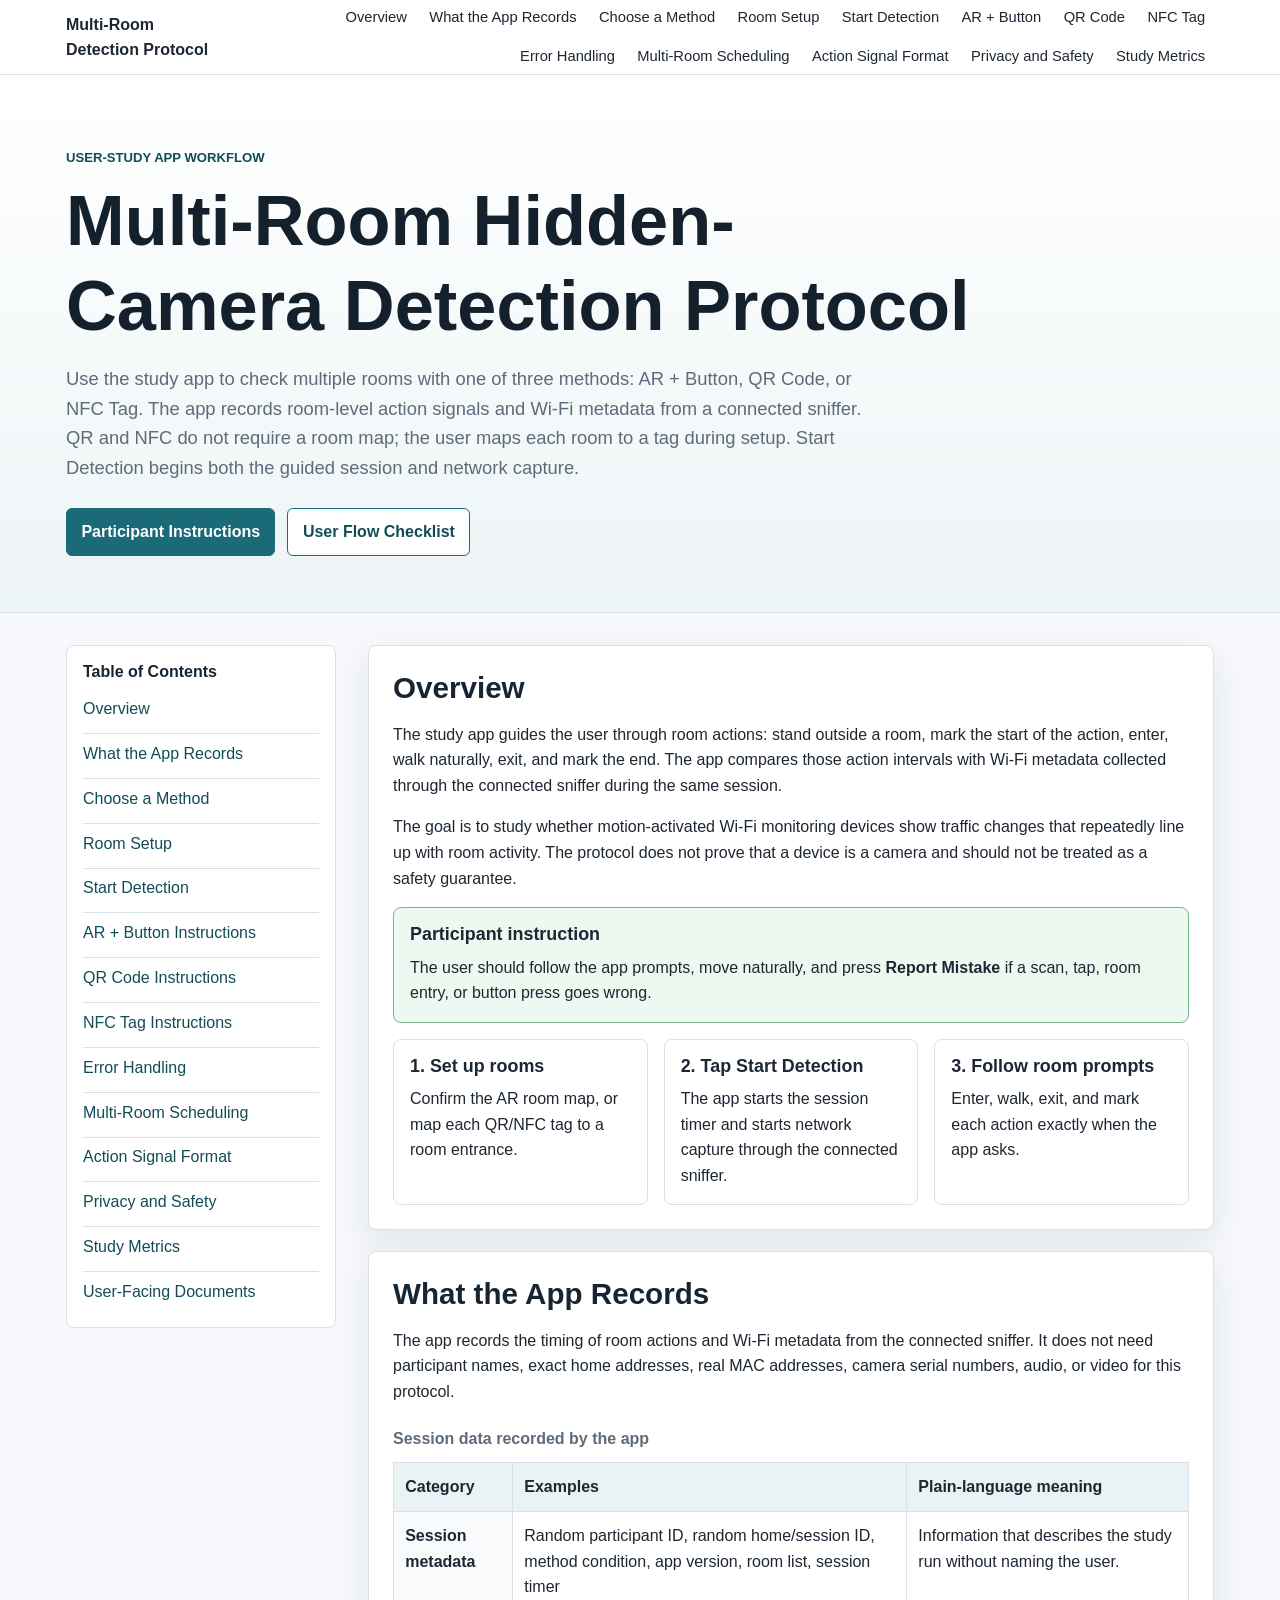
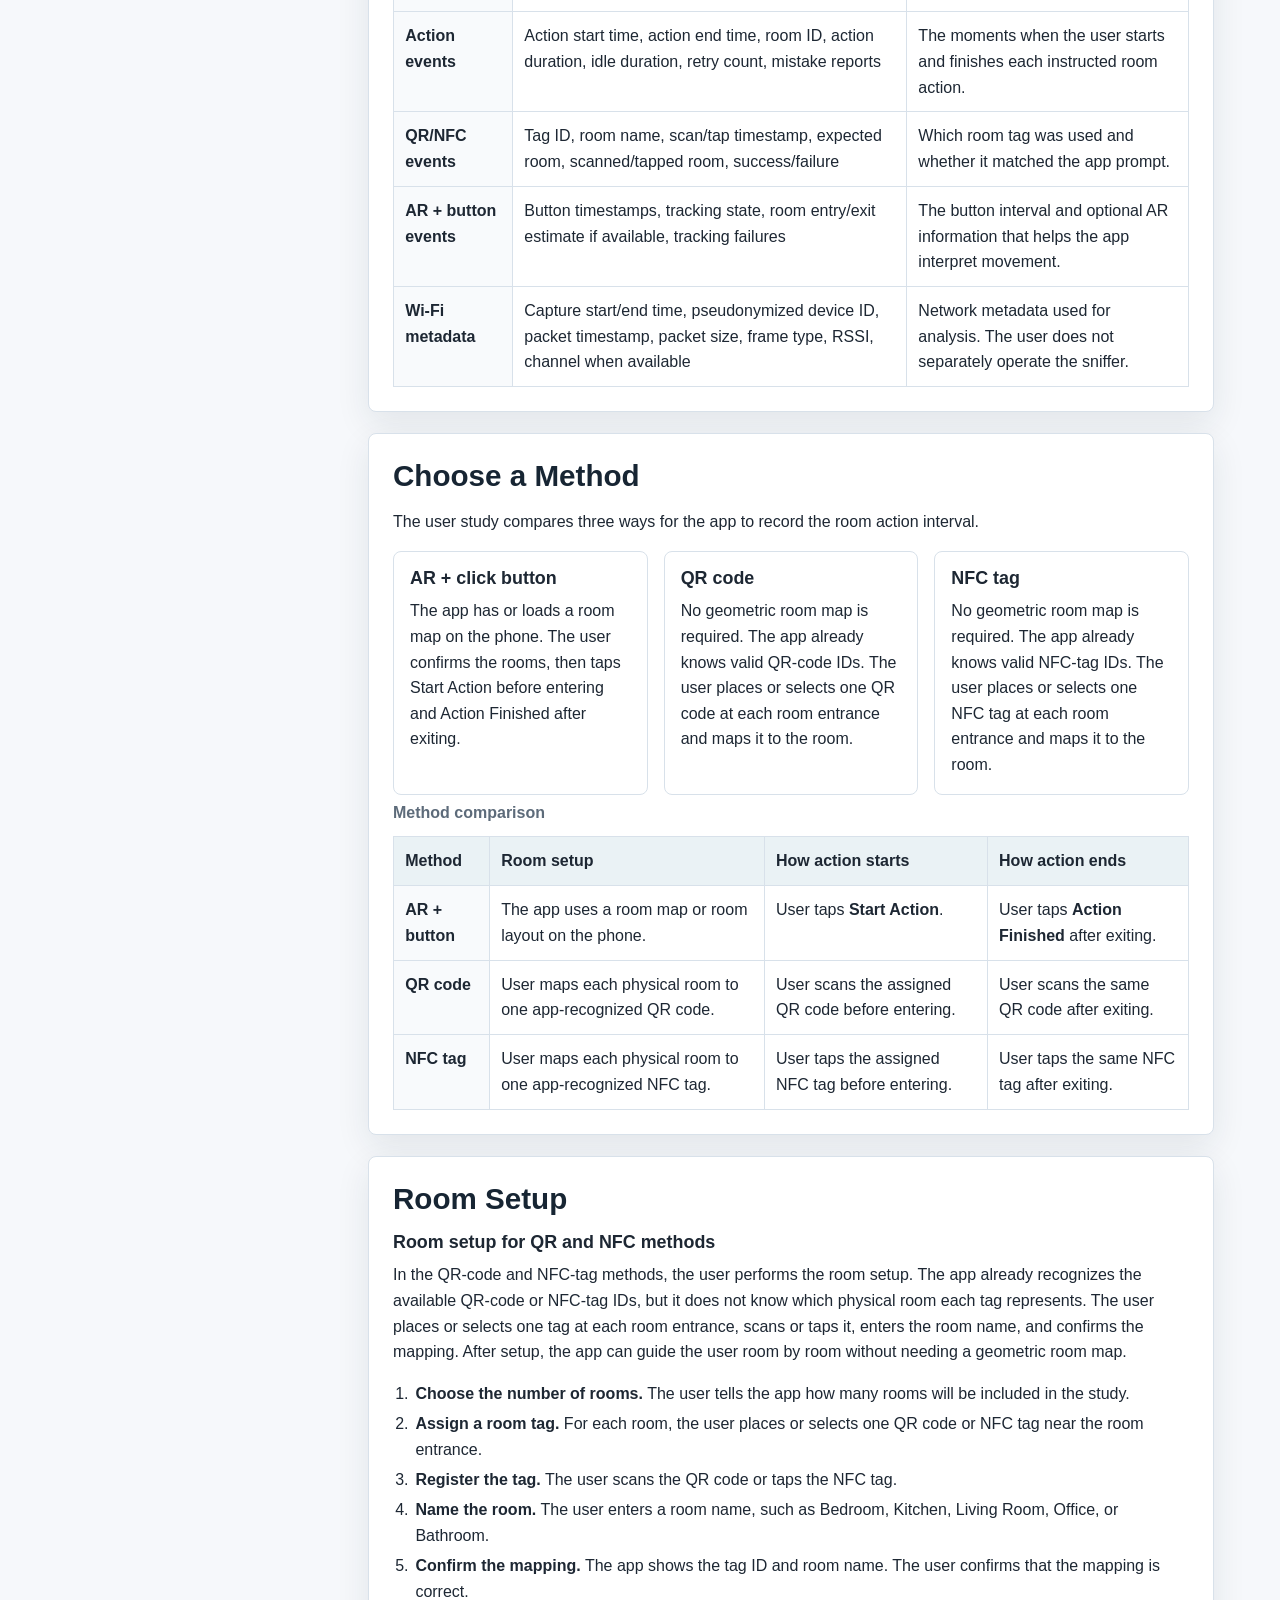
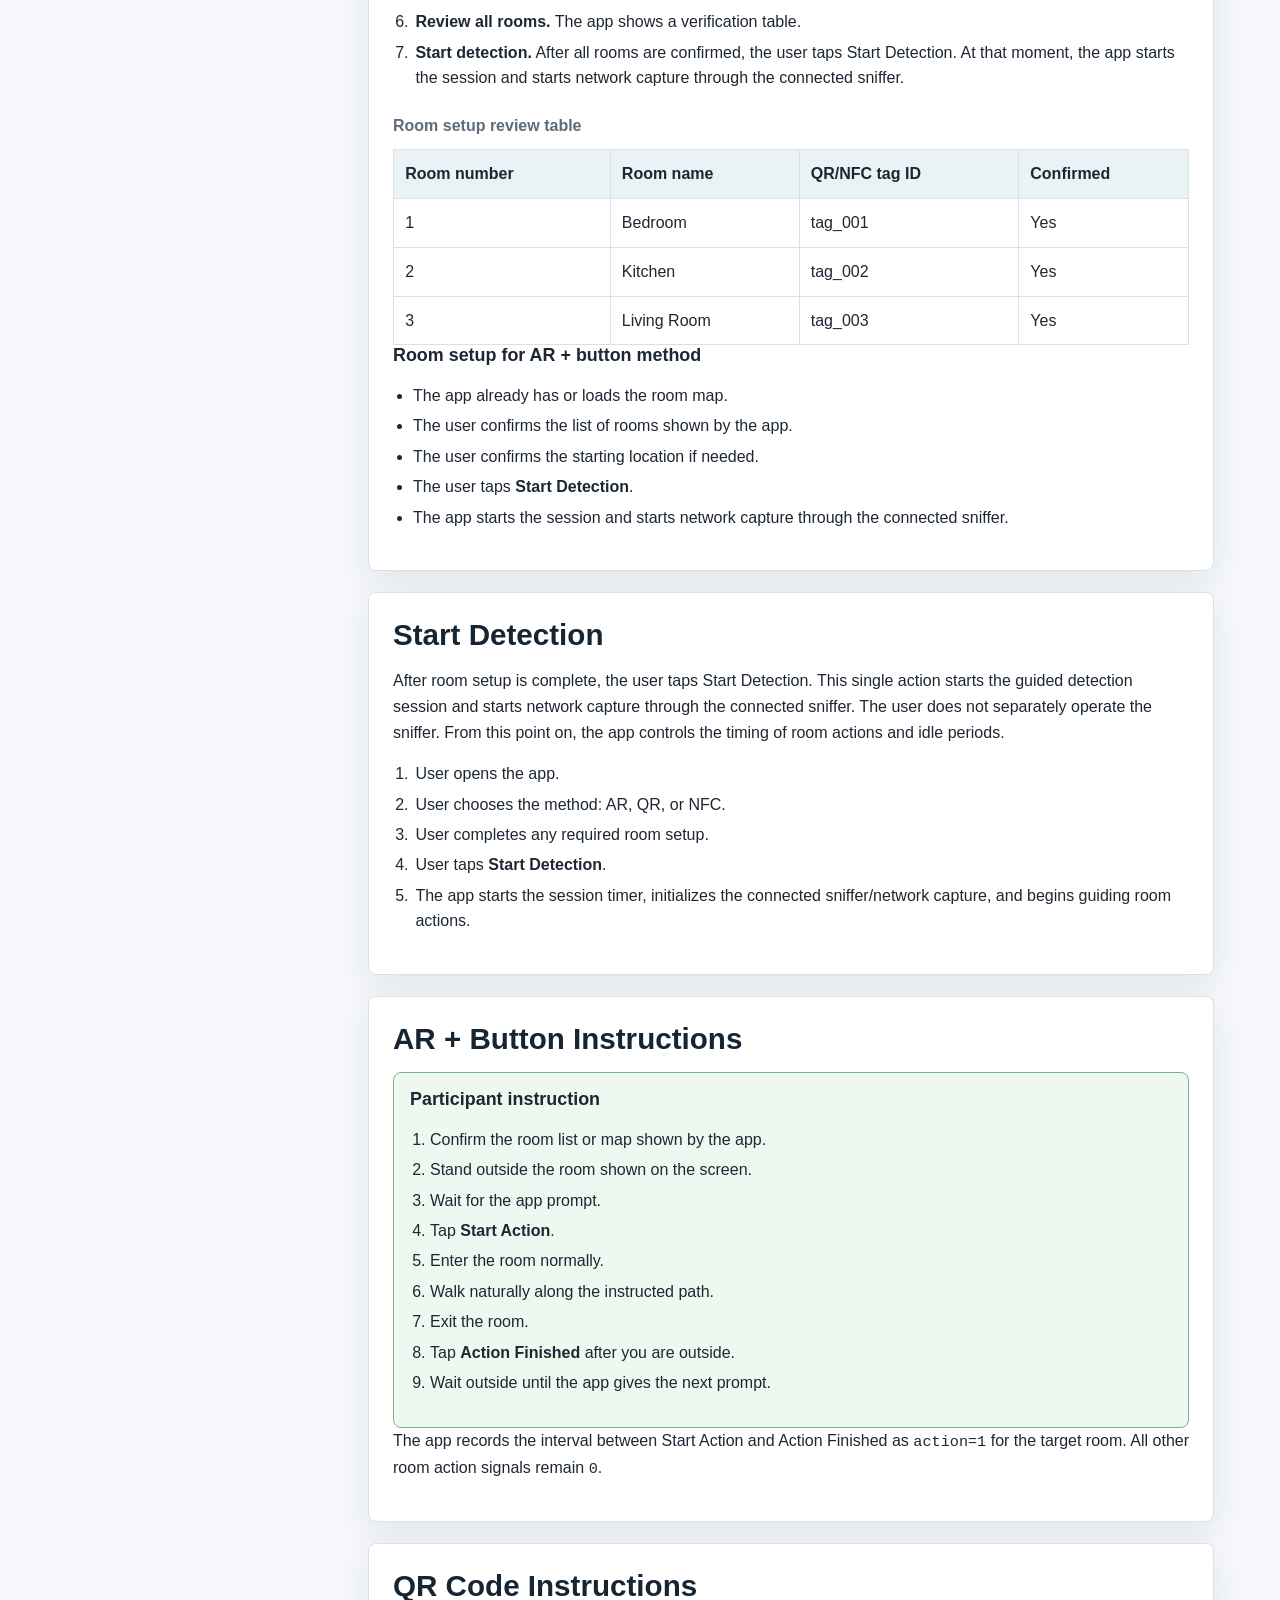
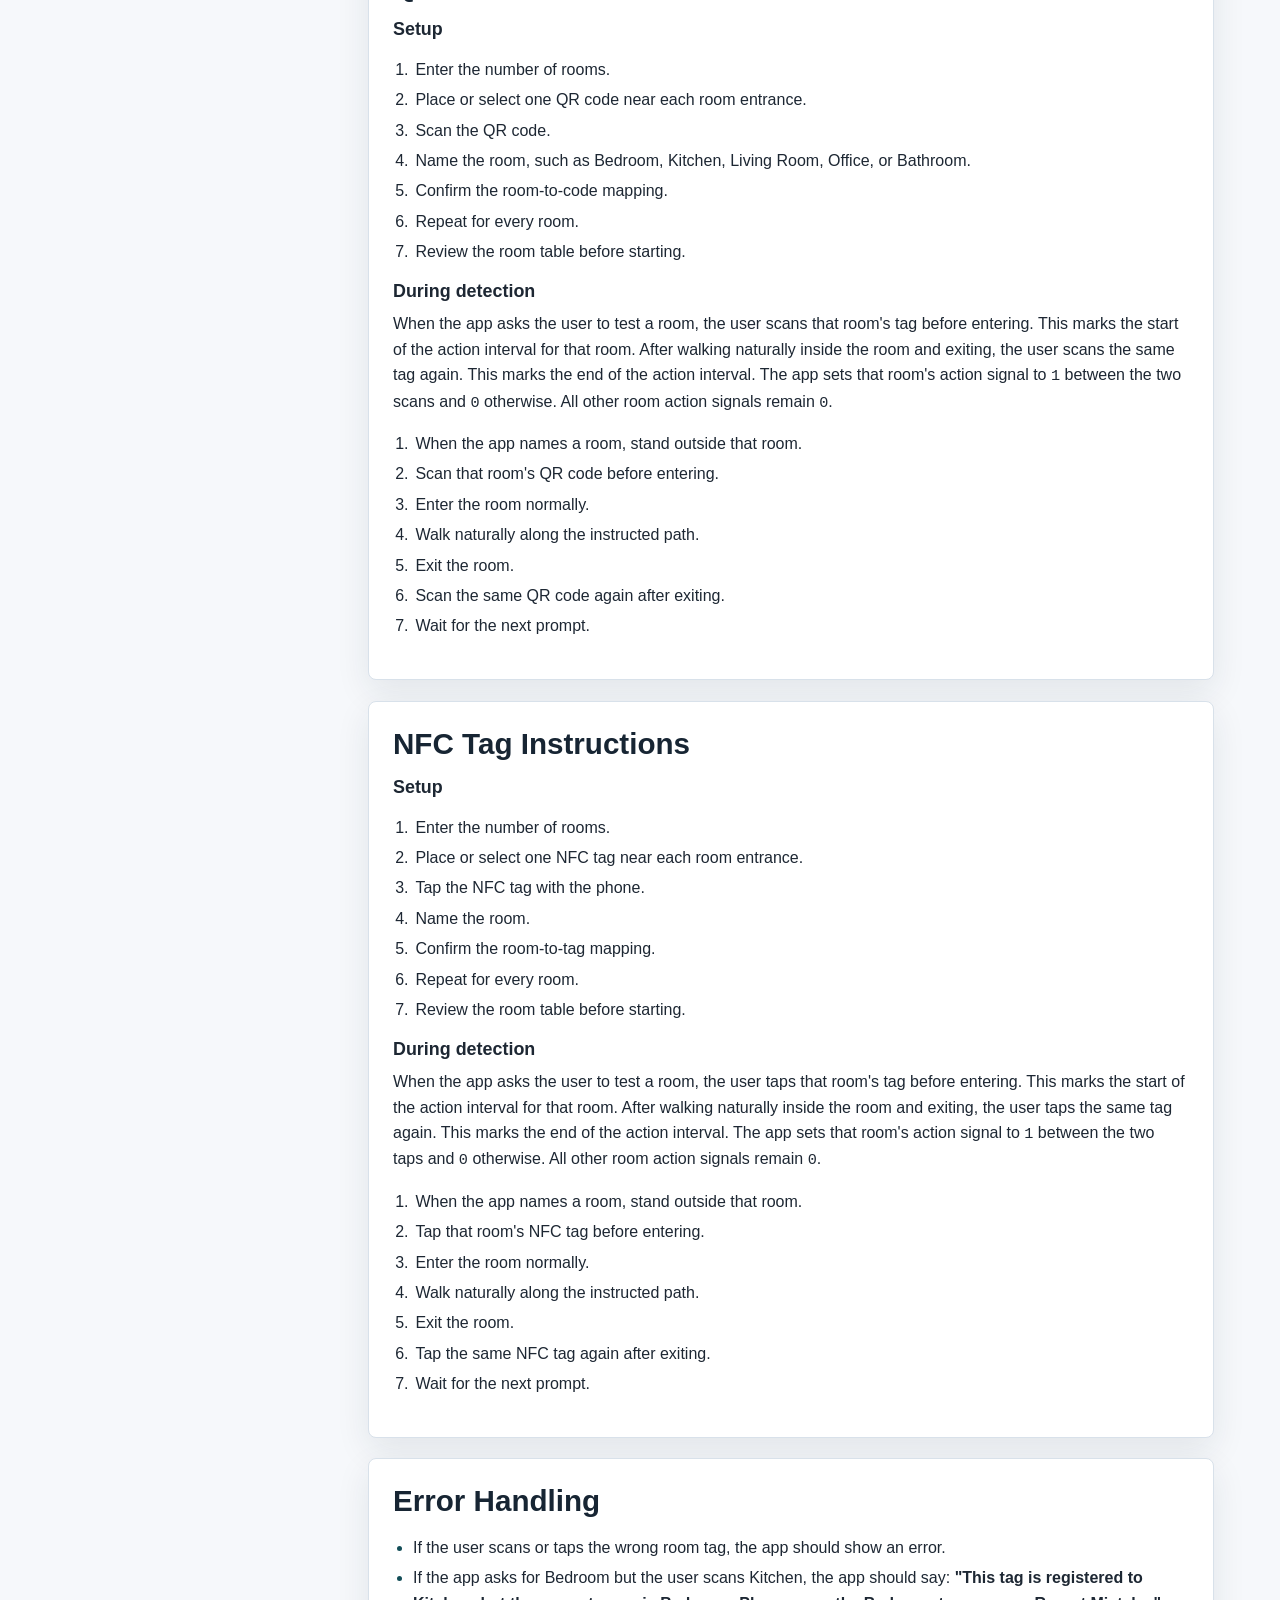
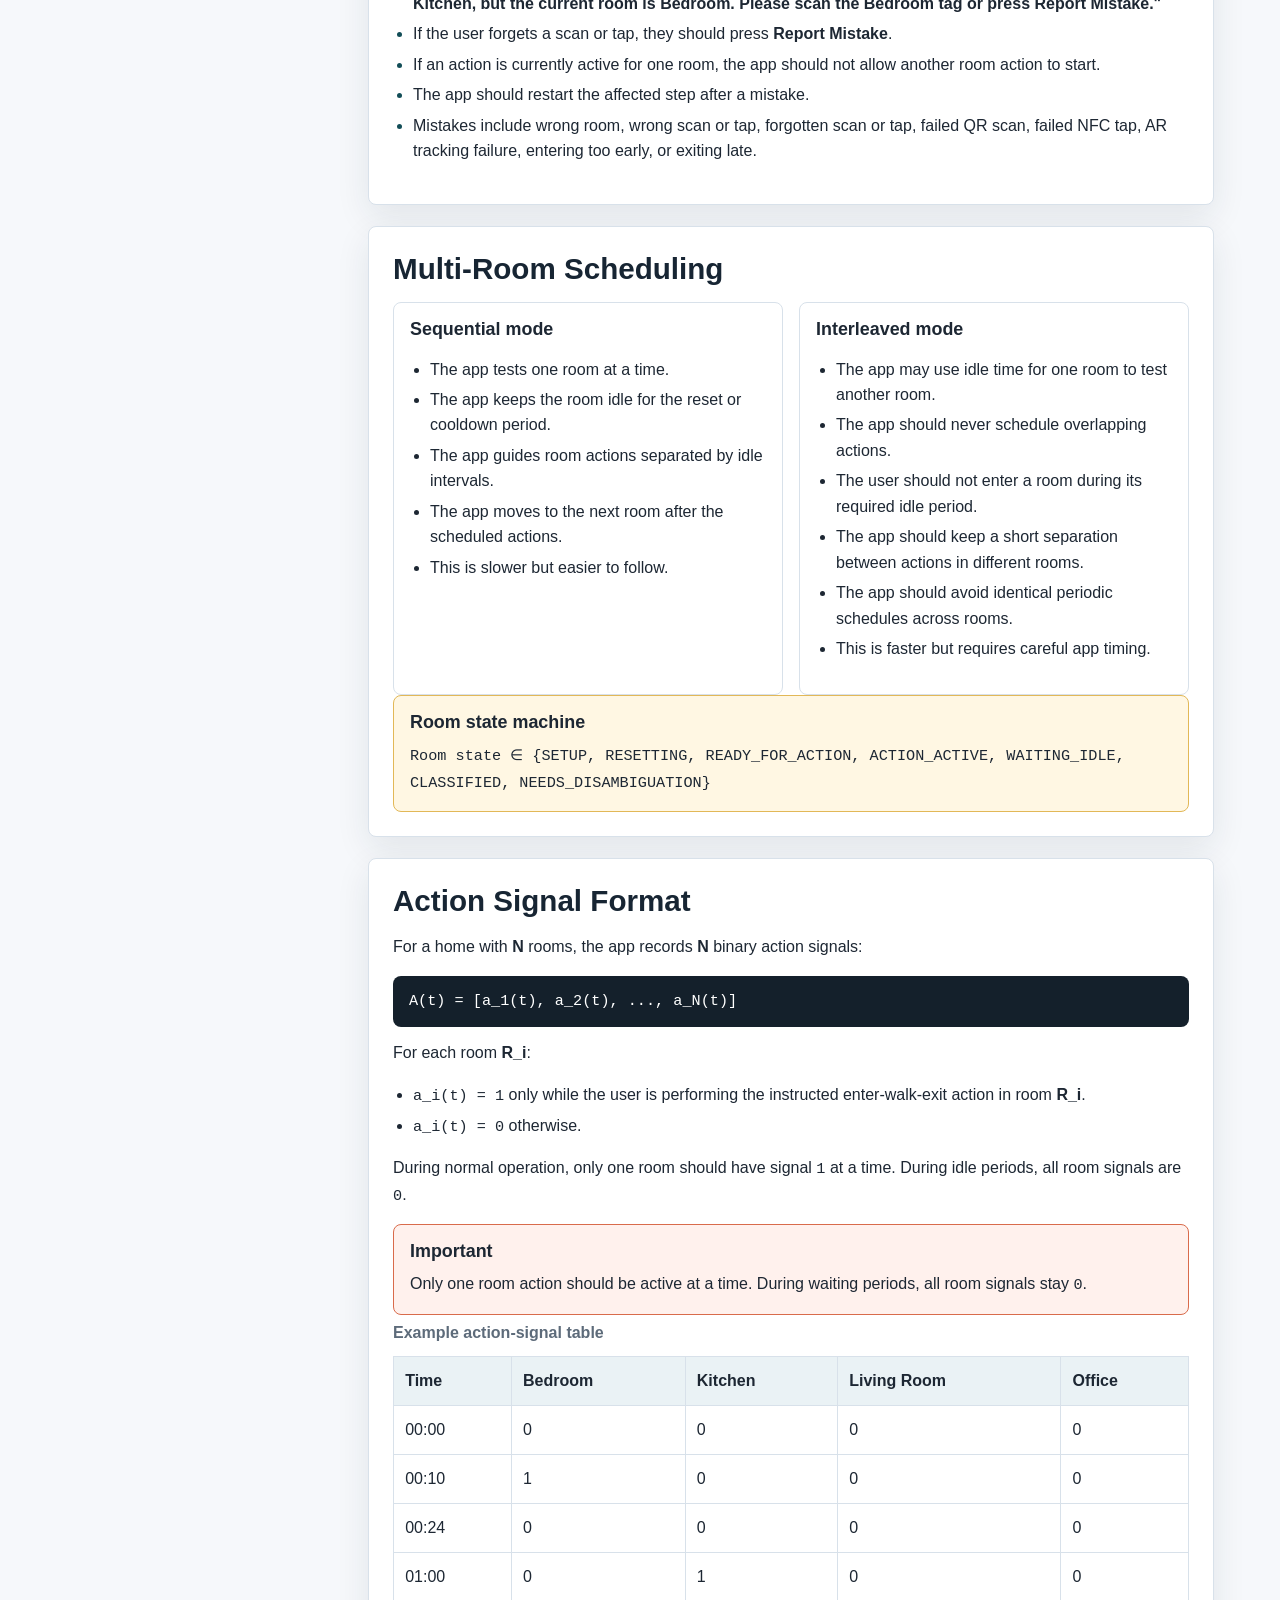
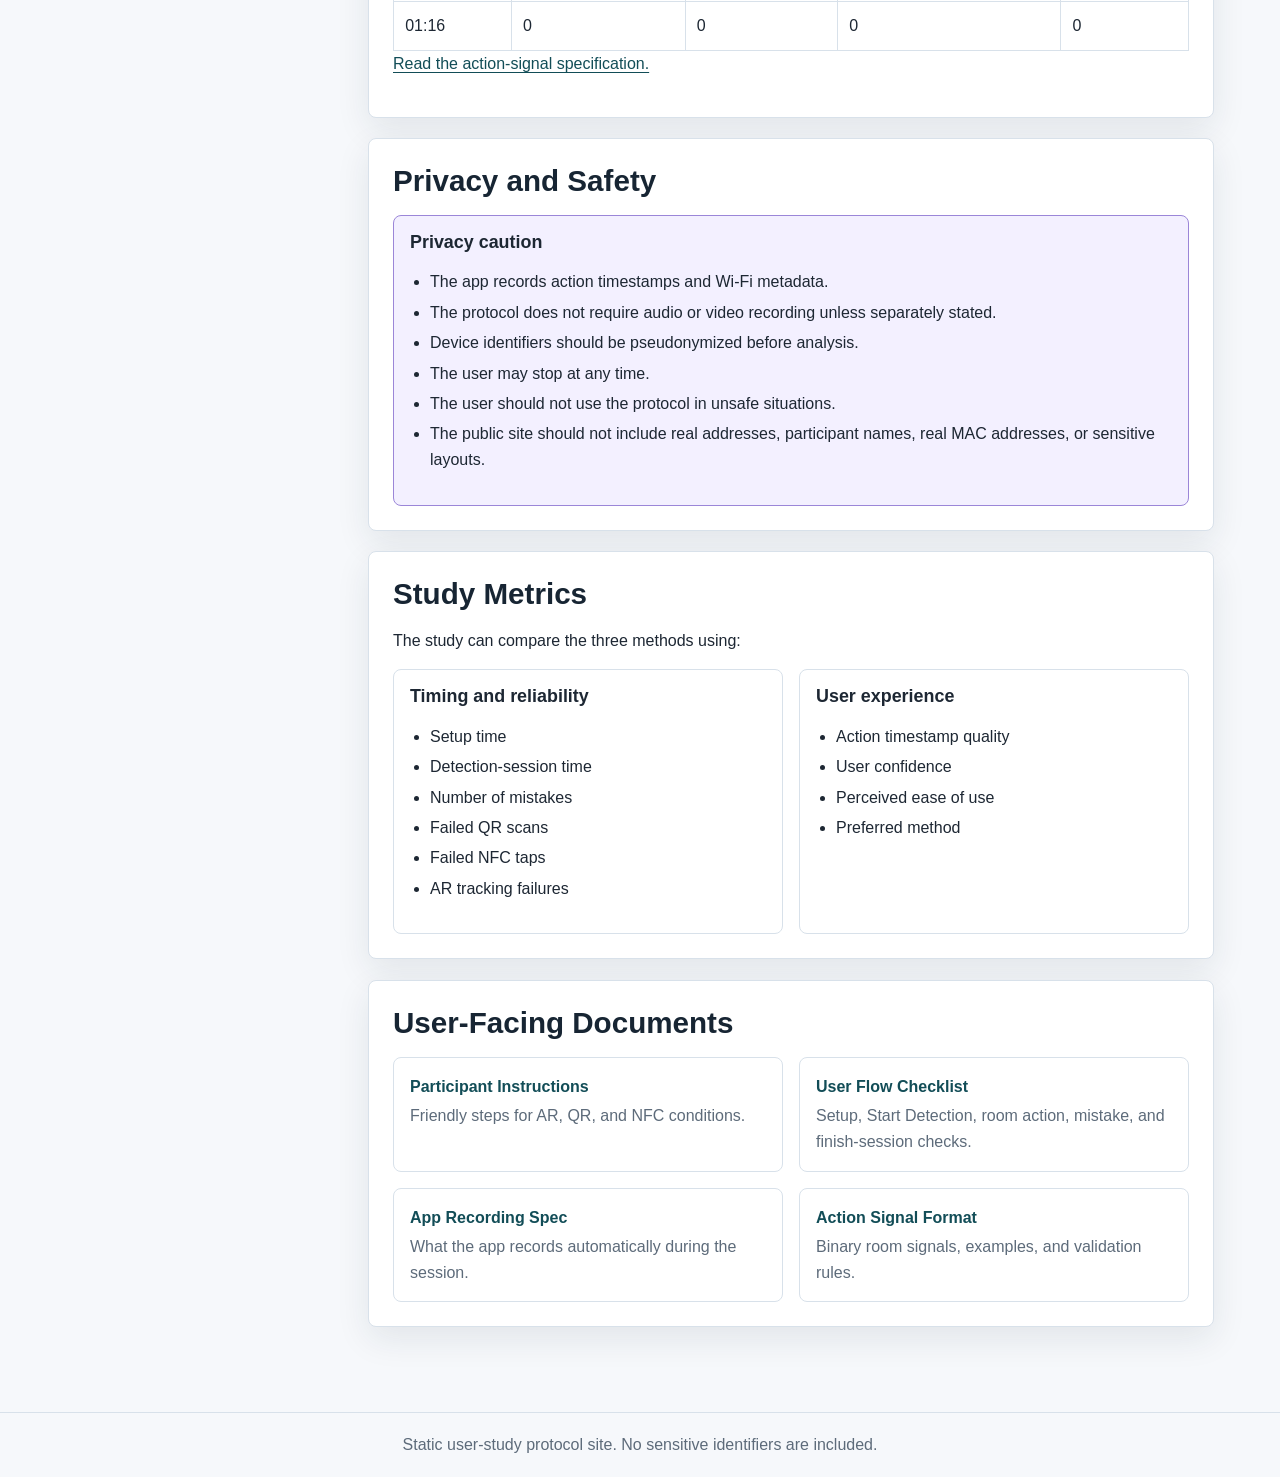
==== commit 90a80f82: "update the user flow format" ====
--- a/docs/index.html
+++ b/docs/index.html
@@ -38,15 +38,14 @@
         <p class="eyebrow">User-study app workflow</p>
         <h1>Multi-Room Hidden-Camera Detection Protocol</h1>
         <p class="lead">
-          This site describes the user-facing protocol for a multi-room hidden-camera detection study.
-          The user follows instructions from a mobile app while the app records room-level action signals and Wi-Fi metadata from a connected sniffer.
-          For the AR + button method, the app assumes a room map is available on the phone.
-          For the QR-code and NFC-tag methods, no room map is required; instead, the user first matches each room to a QR code or NFC tag.
-          When the user taps Start Detection, the app starts the detection session and begins network capture through the connected sniffer.
+          Use the study app to check multiple rooms with one of three methods: AR + Button, QR Code, or NFC Tag.
+          The app records room-level action signals and Wi-Fi metadata from a connected sniffer.
+          QR and NFC do not require a room map; the user maps each room to a tag during setup.
+          Start Detection begins both the guided session and network capture.
         </p>
         <div class="hero-actions" aria-label="Related pages">
-          <a class="button" href="participant-instructions.md">Participant Instructions</a>
-          <a class="button secondary" href="user-flow-checklist.md">User Flow Checklist</a>
+          <a class="button" href="participant-instructions.html">Participant Instructions</a>
+          <a class="button secondary" href="user-flow-checklist.html">User Flow Checklist</a>
         </div>
       </div>
     </section>
@@ -81,11 +80,25 @@
           </p>
           <p>
             The goal is to study whether motion-activated Wi-Fi monitoring devices show traffic changes that repeatedly line up with room activity.
-            The protocol does not prove that a device is a camera, and it should not be treated as a safety guarantee.
+            The protocol does not prove that a device is a camera and should not be treated as a safety guarantee.
           </p>
           <div class="callout participant">
             <h3>Participant instruction</h3>
             <p>The user should follow the app prompts, move naturally, and press <strong>Report Mistake</strong> if a scan, tap, room entry, or button press goes wrong.</p>
+          </div>
+          <div class="three-column how-it-works" aria-label="How it works">
+            <article class="card">
+              <h3>1. Set up rooms</h3>
+              <p>Confirm the AR room map, or map each QR/NFC tag to a room entrance.</p>
+            </article>
+            <article class="card">
+              <h3>2. Tap Start Detection</h3>
+              <p>The app starts the session timer and starts network capture through the connected sniffer.</p>
+            </article>
+            <article class="card">
+              <h3>3. Follow room prompts</h3>
+              <p>Enter, walk, exit, and mark each action exactly when the app asks.</p>
+            </article>
           </div>
         </section>
 
@@ -146,11 +159,11 @@
             </article>
             <article class="card">
               <h3>QR code</h3>
-              <p>No geometric room map is required. The user places or selects one QR code at each room entrance, scans it, names the room, and confirms the mapping.</p>
+              <p>No geometric room map is required. The app already knows valid QR-code IDs. The user places or selects one QR code at each room entrance and maps it to the room.</p>
             </article>
             <article class="card">
               <h3>NFC tag</h3>
-              <p>No geometric room map is required. The user places or selects one NFC tag at each room entrance, taps it, names the room, and confirms the mapping.</p>
+              <p>No geometric room map is required. The app already knows valid NFC-tag IDs. The user places or selects one NFC tag at each room entrance and maps it to the room.</p>
             </article>
           </div>
           <div class="table-wrap">
@@ -257,15 +270,15 @@
           <div class="callout participant">
             <h3>Participant instruction</h3>
             <ol>
-              <li>Confirm the room list and starting location shown by the app.</li>
-              <li>Tap <strong>Start Detection</strong>.</li>
-              <li>Stand outside the room shown in the app.</li>
+              <li>Confirm the room list or map shown by the app.</li>
+              <li>Stand outside the room shown on the screen.</li>
+              <li>Wait for the app prompt.</li>
               <li>Tap <strong>Start Action</strong>.</li>
-              <li>Enter the room naturally.</li>
-              <li>Walk along the instructed path.</li>
+              <li>Enter the room normally.</li>
+              <li>Walk naturally along the instructed path.</li>
               <li>Exit the room.</li>
-              <li>Tap <strong>Action Finished</strong>.</li>
-              <li>Wait for the next prompt.</li>
+              <li>Tap <strong>Action Finished</strong> after you are outside.</li>
+              <li>Wait outside until the app gives the next prompt.</li>
             </ol>
           </div>
           <p>
@@ -276,6 +289,17 @@
 
         <section id="qr-code" class="section">
           <h2>QR Code Instructions</h2>
+          <h3>Setup</h3>
+          <ol class="steps">
+            <li>Enter the number of rooms.</li>
+            <li>Place or select one QR code near each room entrance.</li>
+            <li>Scan the QR code.</li>
+            <li>Name the room, such as Bedroom, Kitchen, Living Room, Office, or Bathroom.</li>
+            <li>Confirm the room-to-code mapping.</li>
+            <li>Repeat for every room.</li>
+            <li>Review the room table before starting.</li>
+          </ol>
+          <h3>During detection</h3>
           <p>
             When the app asks the user to test a room, the user scans that room's tag before entering.
             This marks the start of the action interval for that room.
@@ -285,12 +309,11 @@
             All other room action signals remain <code>0</code>.
           </p>
           <ol class="steps">
-            <li>During setup, place or select one QR code near each room entrance.</li>
-            <li>Scan the QR code, name the room, and confirm the mapping.</li>
-            <li>Tap <strong>Start Detection</strong> after all rooms are confirmed.</li>
-            <li>When prompted, stand outside the target room.</li>
-            <li>Scan the assigned QR code before entering.</li>
-            <li>Enter, walk naturally, and exit.</li>
+            <li>When the app names a room, stand outside that room.</li>
+            <li>Scan that room's QR code before entering.</li>
+            <li>Enter the room normally.</li>
+            <li>Walk naturally along the instructed path.</li>
+            <li>Exit the room.</li>
             <li>Scan the same QR code again after exiting.</li>
             <li>Wait for the next prompt.</li>
           </ol>
@@ -298,6 +321,17 @@
 
         <section id="nfc-tag" class="section">
           <h2>NFC Tag Instructions</h2>
+          <h3>Setup</h3>
+          <ol class="steps">
+            <li>Enter the number of rooms.</li>
+            <li>Place or select one NFC tag near each room entrance.</li>
+            <li>Tap the NFC tag with the phone.</li>
+            <li>Name the room.</li>
+            <li>Confirm the room-to-tag mapping.</li>
+            <li>Repeat for every room.</li>
+            <li>Review the room table before starting.</li>
+          </ol>
+          <h3>During detection</h3>
           <p>
             When the app asks the user to test a room, the user taps that room's tag before entering.
             This marks the start of the action interval for that room.
@@ -307,12 +341,11 @@
             All other room action signals remain <code>0</code>.
           </p>
           <ol class="steps">
-            <li>During setup, place or select one NFC tag near each room entrance.</li>
-            <li>Tap the NFC tag, name the room, and confirm the mapping.</li>
-            <li>Tap <strong>Start Detection</strong> after all rooms are confirmed.</li>
-            <li>When prompted, stand outside the target room.</li>
-            <li>Tap the assigned NFC tag before entering.</li>
-            <li>Enter, walk naturally, and exit.</li>
+            <li>When the app names a room, stand outside that room.</li>
+            <li>Tap that room's NFC tag before entering.</li>
+            <li>Enter the room normally.</li>
+            <li>Walk naturally along the instructed path.</li>
+            <li>Exit the room.</li>
             <li>Tap the same NFC tag again after exiting.</li>
             <li>Wait for the next prompt.</li>
           </ol>
@@ -326,7 +359,7 @@
             <li>If the user forgets a scan or tap, they should press <strong>Report Mistake</strong>.</li>
             <li>If an action is currently active for one room, the app should not allow another room action to start.</li>
             <li>The app should restart the affected step after a mistake.</li>
-            <li>Mistakes include wrong room, wrong scan or tap, forgotten scan or tap, failed QR scan, failed NFC tap, entering too early, or exiting late.</li>
+            <li>Mistakes include wrong room, wrong scan or tap, forgotten scan or tap, failed QR scan, failed NFC tap, AR tracking failure, entering too early, or exiting late.</li>
           </ul>
         </section>
 
@@ -338,9 +371,9 @@
               <ul>
                 <li>The app tests one room at a time.</li>
                 <li>The app keeps the room idle for the reset or cooldown period.</li>
-                <li>The app guides four room actions separated by idle intervals.</li>
+                <li>The app guides room actions separated by idle intervals.</li>
                 <li>The app moves to the next room after the scheduled actions.</li>
-                <li>This is slower but cleaner.</li>
+                <li>This is slower but easier to follow.</li>
               </ul>
             </article>
             <article class="card">
@@ -357,7 +390,7 @@
           </div>
           <div class="callout note">
             <h3>Room state machine</h3>
-            <p><code>Room state ∈ {SETUP, RESETTING, READY_FOR_ACTION, ACTION_ACTIVE, WAITING_IDLE, CLASSIFIED, NEEDS_DISAMBIGUATION}</code></p>
+            <p><code>Room state &isin; {SETUP, RESETTING, READY_FOR_ACTION, ACTION_ACTIVE, WAITING_IDLE, CLASSIFIED, NEEDS_DISAMBIGUATION}</code></p>
           </div>
         </section>
 
@@ -376,6 +409,10 @@
             During normal operation, only one room should have signal <code>1</code> at a time.
             During idle periods, all room signals are <code>0</code>.
           </p>
+          <div class="callout important">
+            <h3>Important</h3>
+            <p>Only one room action should be active at a time. During waiting periods, all room signals stay <code>0</code>.</p>
+          </div>
           <div class="table-wrap">
             <table>
               <caption>Example action-signal table</caption>
@@ -397,7 +434,7 @@
               </tbody>
             </table>
           </div>
-          <p><a href="action-signal-spec.md">Read the action-signal specification.</a></p>
+          <p><a href="action-signal-spec.html">Read the action-signal specification.</a></p>
         </section>
 
         <section id="privacy" class="section">
@@ -406,7 +443,7 @@
             <h3>Privacy caution</h3>
             <ul>
               <li>The app records action timestamps and Wi-Fi metadata.</li>
-              <li>The app should not record audio or video unless explicitly stated.</li>
+              <li>The protocol does not require audio or video recording unless separately stated.</li>
               <li>Device identifiers should be pseudonymized before analysis.</li>
               <li>The user may stop at any time.</li>
               <li>The user should not use the protocol in unsafe situations.</li>
@@ -445,19 +482,19 @@
         <section id="documents" class="section">
           <h2>User-Facing Documents</h2>
           <div class="document-grid">
-            <a class="doc-link" href="participant-instructions.md">
+            <a class="doc-link" href="participant-instructions.html">
               <strong>Participant Instructions</strong>
-              <span>Short steps for AR, QR, and NFC conditions.</span>
+              <span>Friendly steps for AR, QR, and NFC conditions.</span>
             </a>
-            <a class="doc-link" href="user-flow-checklist.md">
+            <a class="doc-link" href="user-flow-checklist.html">
               <strong>User Flow Checklist</strong>
-              <span>Setup, Start Detection, room action, and stop-session checks.</span>
+              <span>Setup, Start Detection, room action, mistake, and finish-session checks.</span>
             </a>
-            <a class="doc-link" href="app-recording-spec.md">
+            <a class="doc-link" href="app-recording-spec.html">
               <strong>App Recording Spec</strong>
               <span>What the app records automatically during the session.</span>
             </a>
-            <a class="doc-link" href="action-signal-spec.md">
+            <a class="doc-link" href="action-signal-spec.html">
               <strong>Action Signal Format</strong>
               <span>Binary room signals, examples, and validation rules.</span>
             </a>
--- a/docs/styles.css
+++ b/docs/styles.css
@@ -13,6 +13,8 @@
   --privacy-border: #9b86d8;
   --participant: #edf8f1;
   --participant-border: #76b58a;
+  --important: #fff1ed;
+  --important-border: #d96b4b;
   --shadow: 0 12px 34px rgba(24, 39, 54, 0.09);
 }
 
@@ -303,6 +305,15 @@
   border-color: var(--privacy-border);
 }
 
+.important {
+  background: var(--important);
+  border-color: var(--important-border);
+}
+
+.how-it-works {
+  margin-top: 1rem;
+}
+
 .formula {
   background: #14202b;
   border-radius: 8px;
@@ -392,6 +403,61 @@
   box-shadow: 0 0 0 3px rgba(27, 106, 119, 0.12);
 }
 
+.article-page {
+  margin: 0 auto;
+  max-width: 980px;
+  padding: 0 1rem 4rem;
+}
+
+.article-hero {
+  padding: 3.8rem 0 2rem;
+}
+
+.article-hero h1 {
+  max-width: 780px;
+}
+
+.article-content {
+  min-width: 0;
+}
+
+.article-content .section {
+  box-shadow: var(--shadow);
+}
+
+.large-callout {
+  padding: 1.25rem;
+}
+
+.large-callout h2 {
+  margin-bottom: 0.75rem;
+}
+
+.task-list {
+  list-style: none;
+  padding-left: 0;
+}
+
+.task-list li {
+  align-items: flex-start;
+  display: flex;
+  gap: 0.65rem;
+}
+
+.task-list li::before {
+  border: 2px solid var(--accent);
+  border-radius: 4px;
+  content: "";
+  flex: 0 0 1rem;
+  height: 1rem;
+  margin-top: 0.22rem;
+  width: 1rem;
+}
+
+.task-list li + li {
+  margin-top: 0.65rem;
+}
+
 .site-footer {
   border-top: 1px solid var(--line);
   color: var(--muted);
@@ -456,6 +522,10 @@
     padding: 3rem 1rem 2.4rem;
   }
 
+  .article-hero {
+    padding: 2.6rem 0 1.5rem;
+  }
+
   .section {
     padding: 1.1rem;
   }
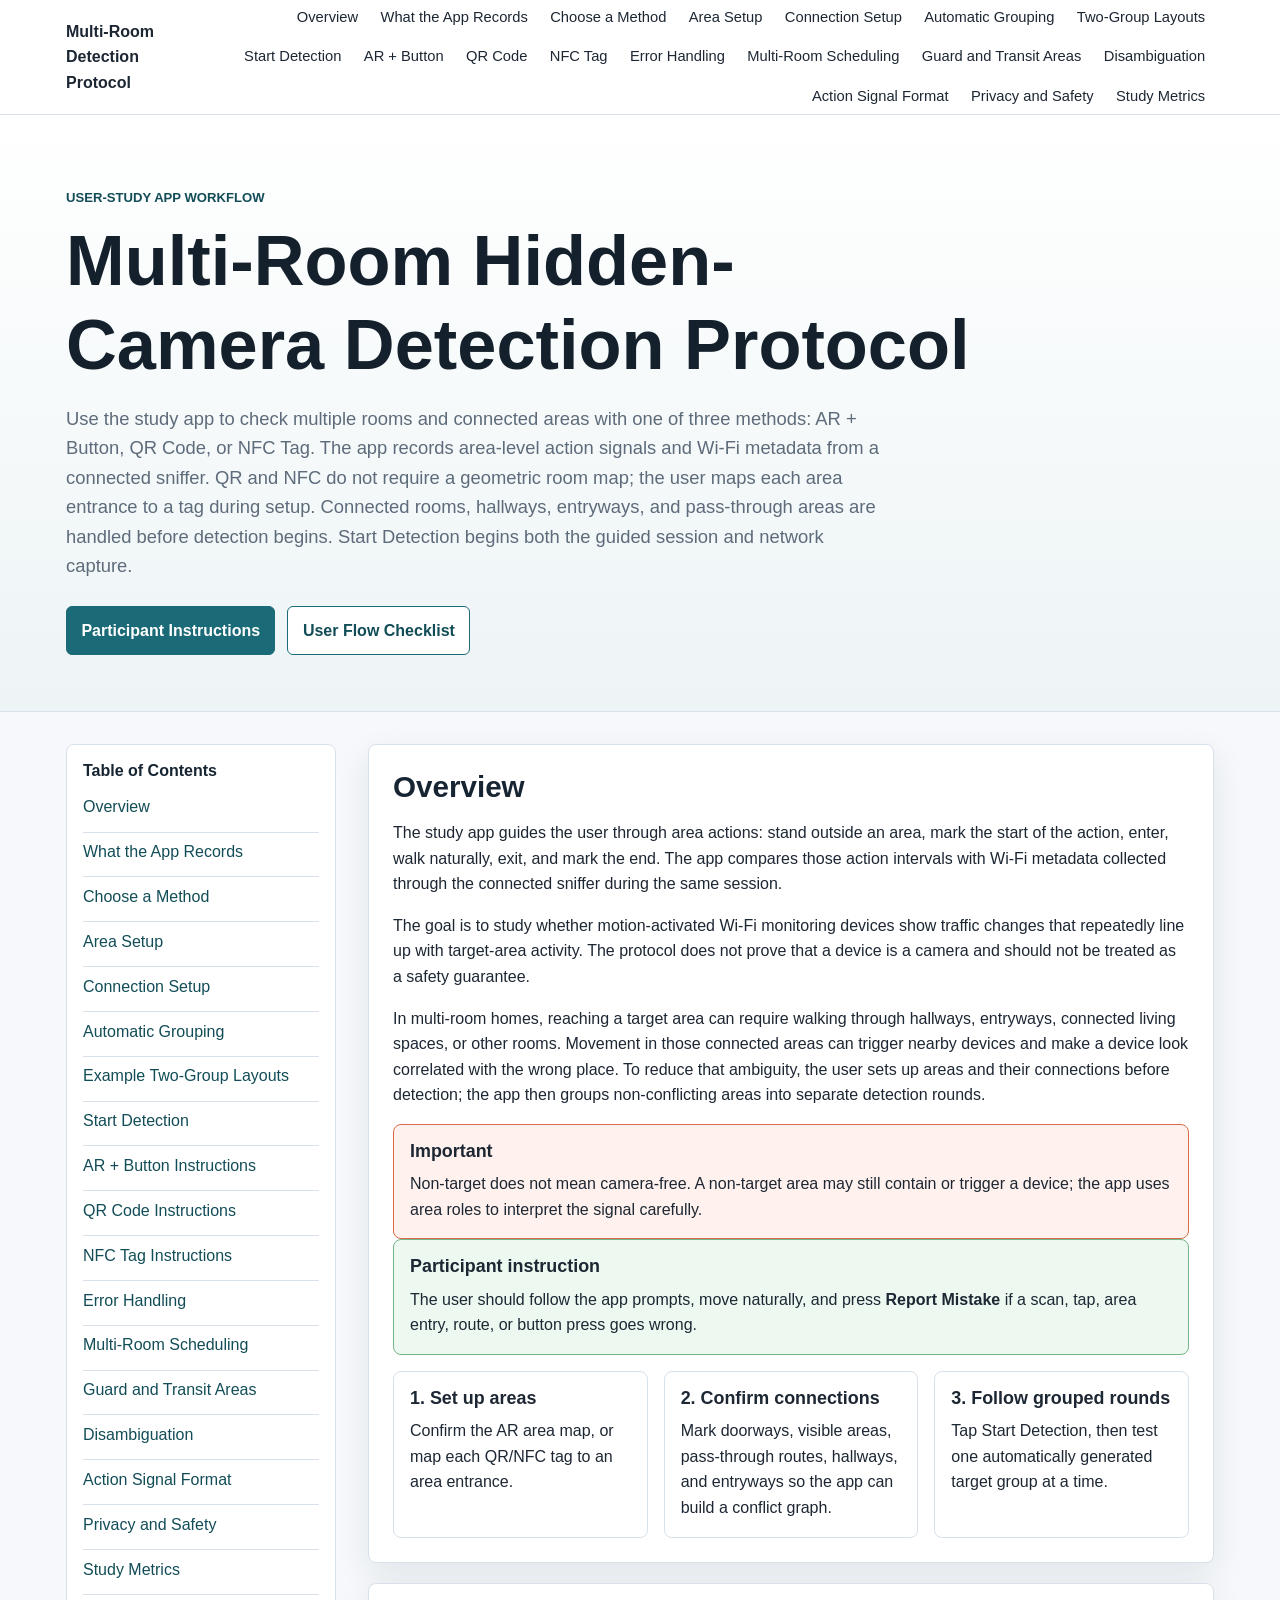
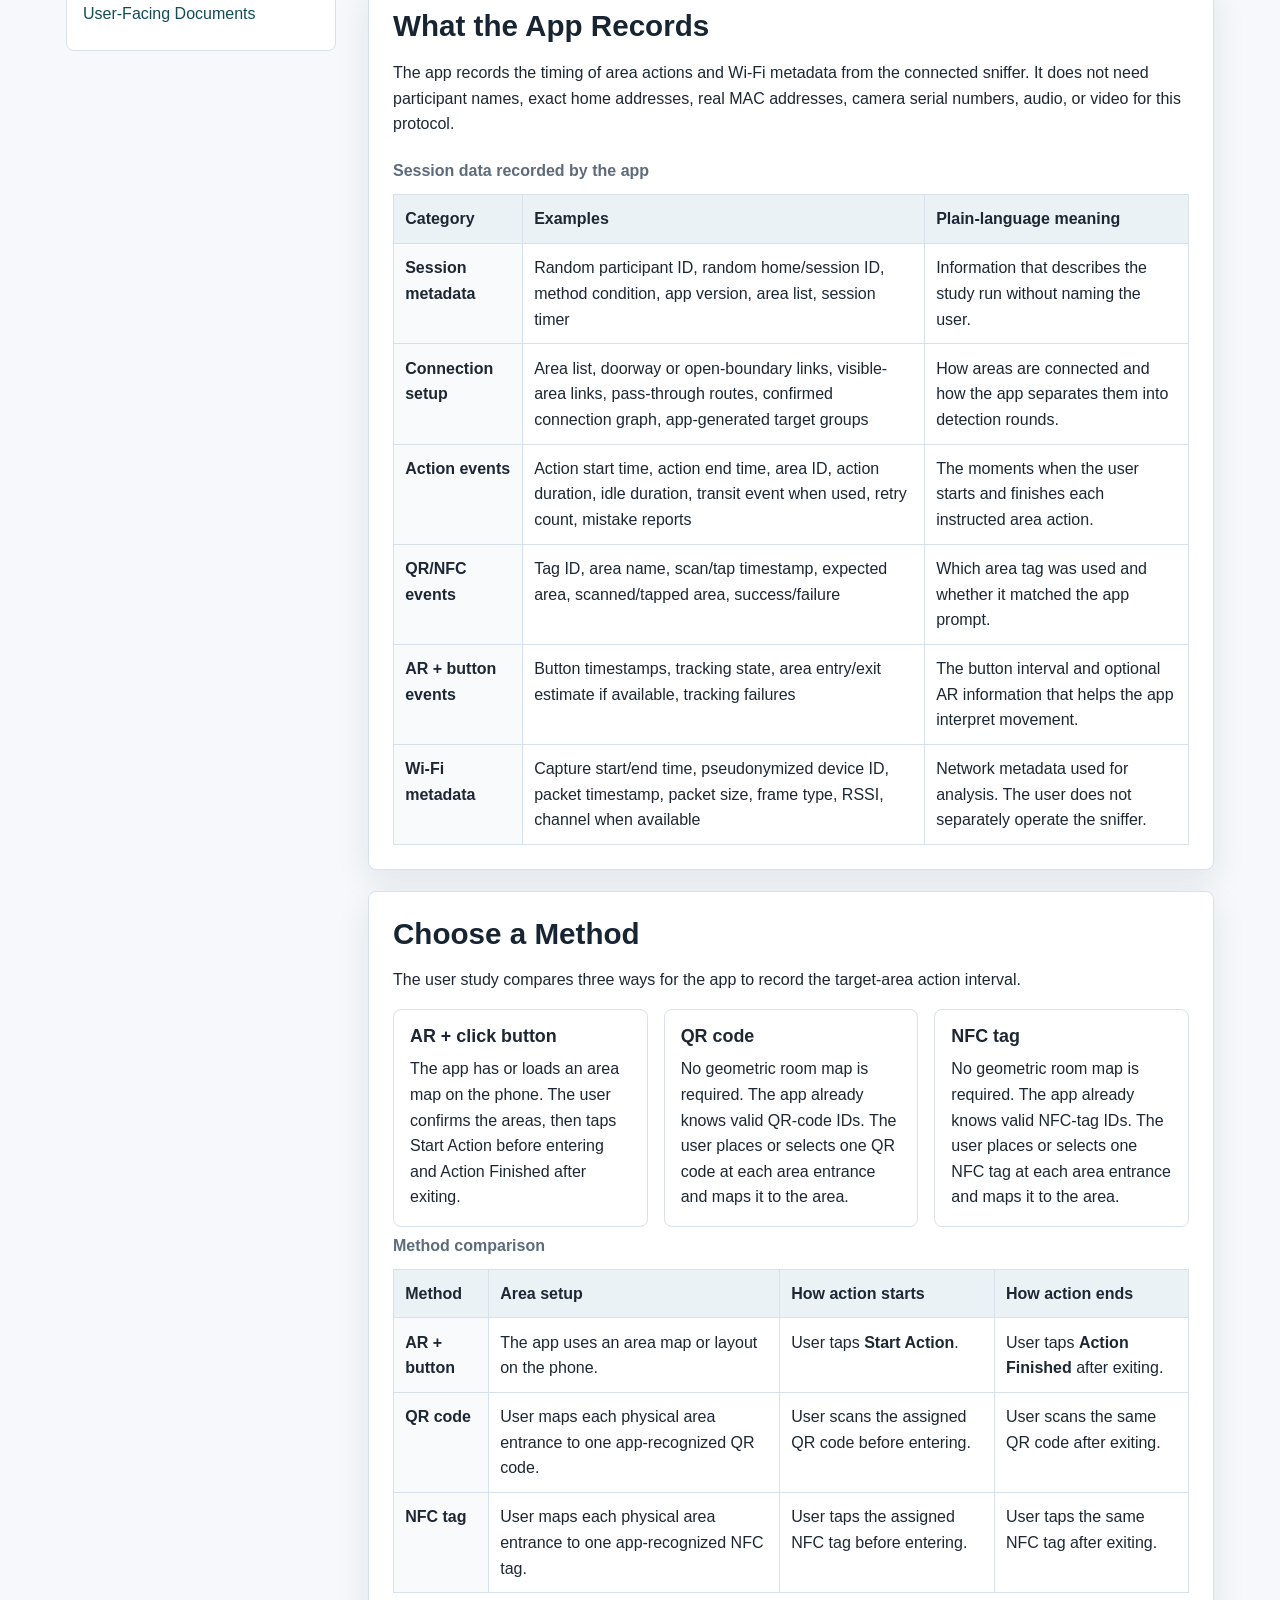
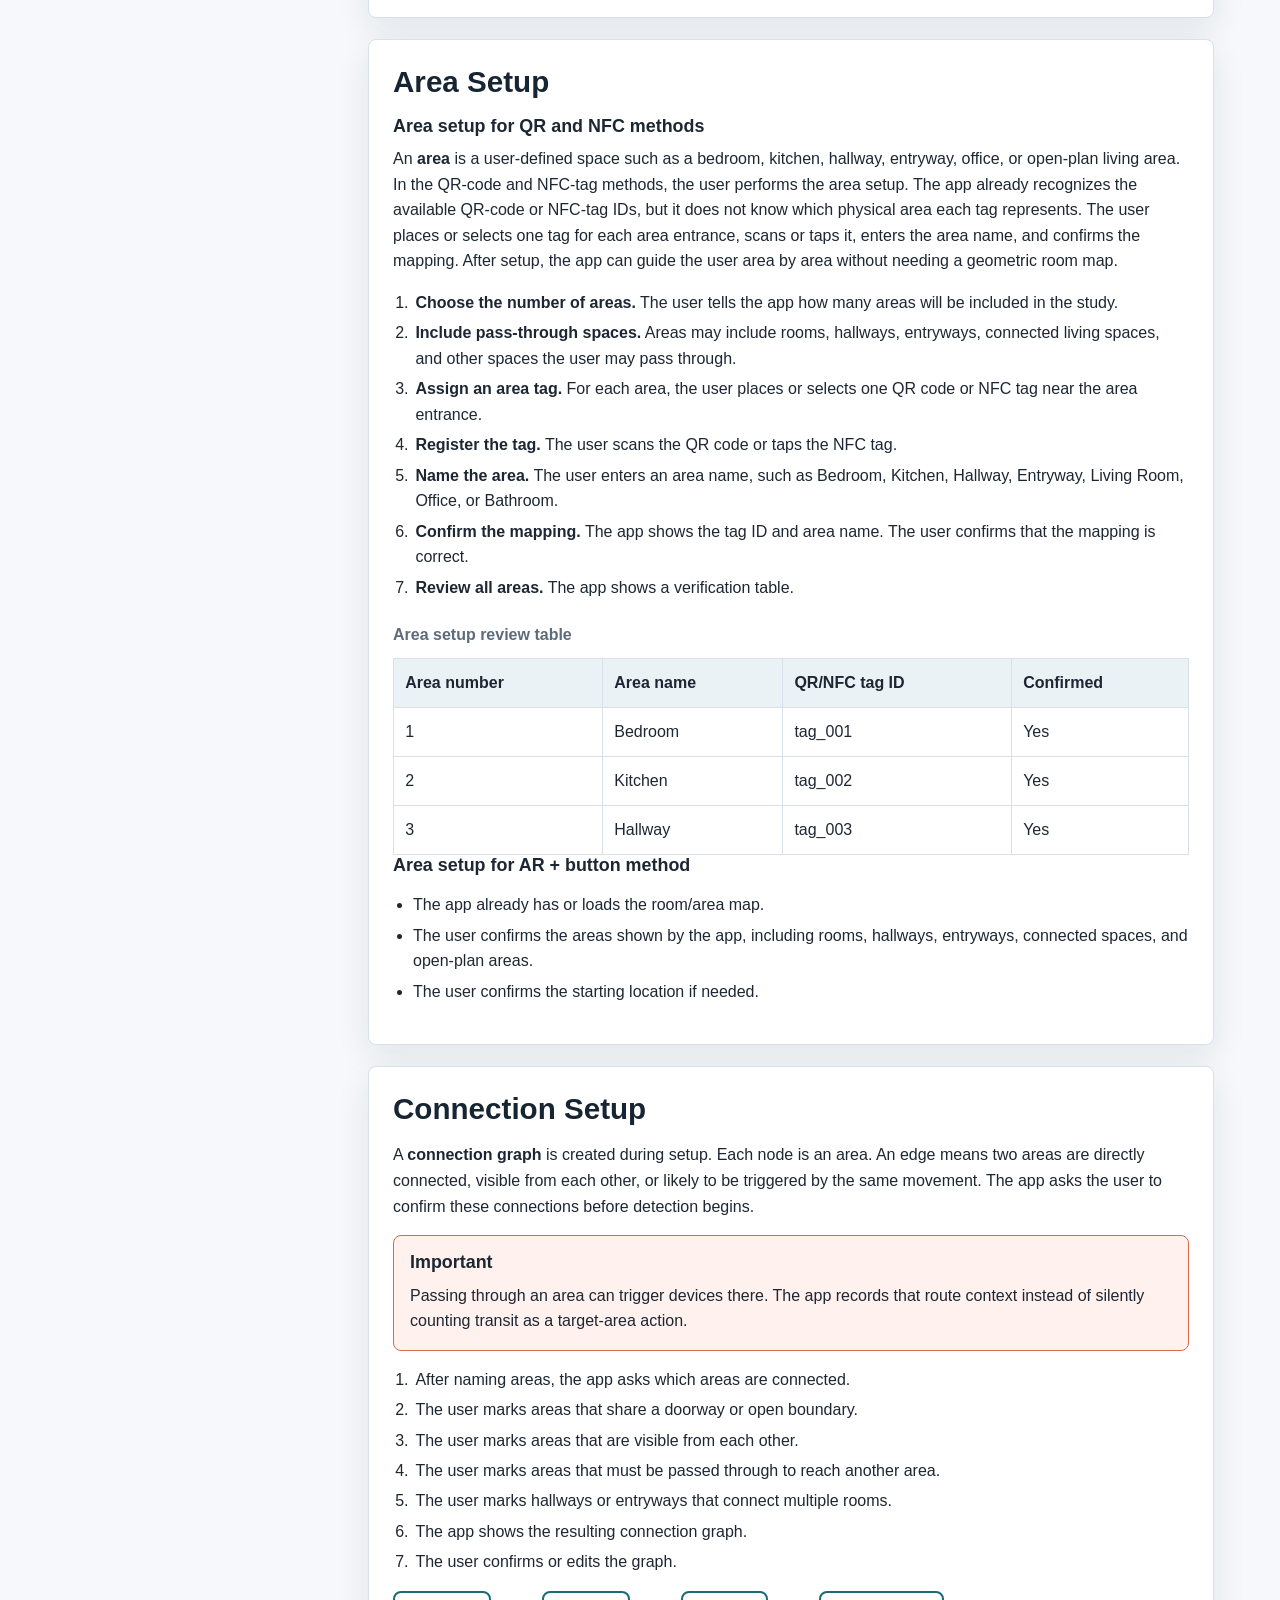
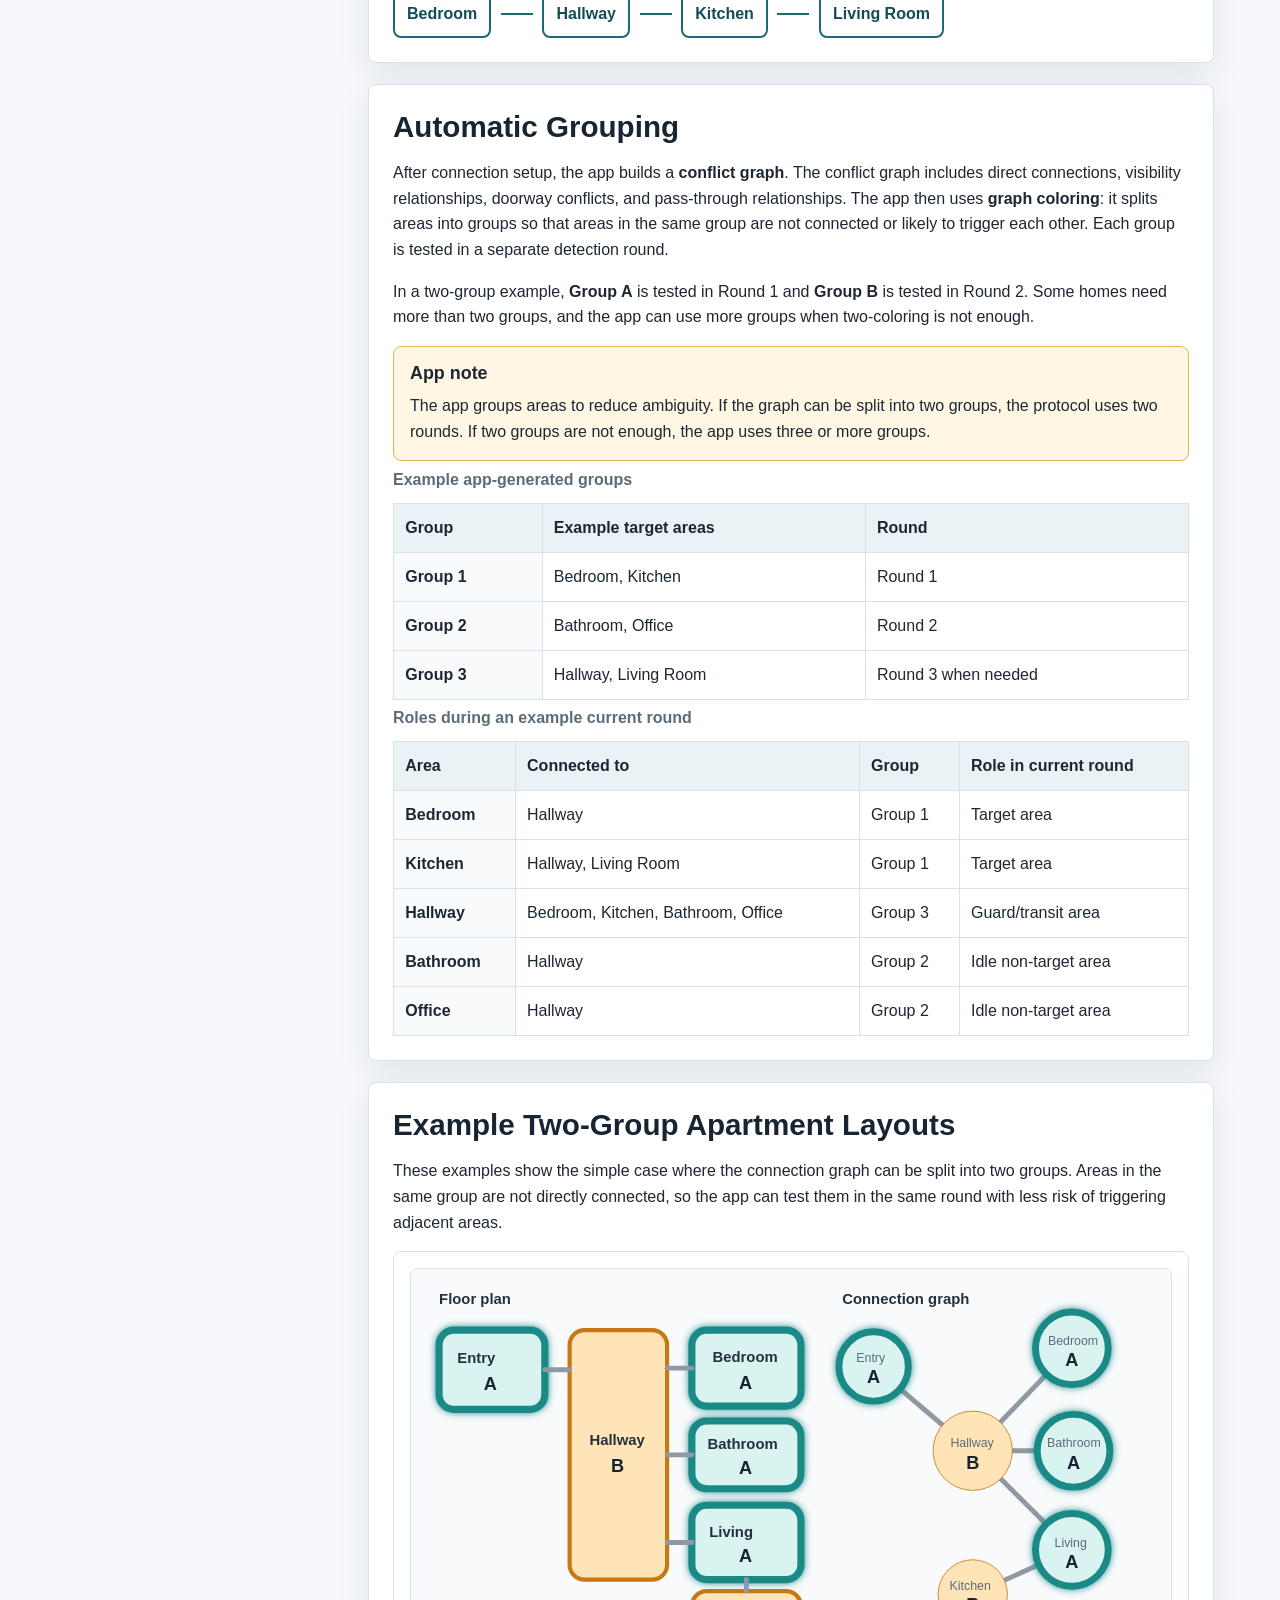
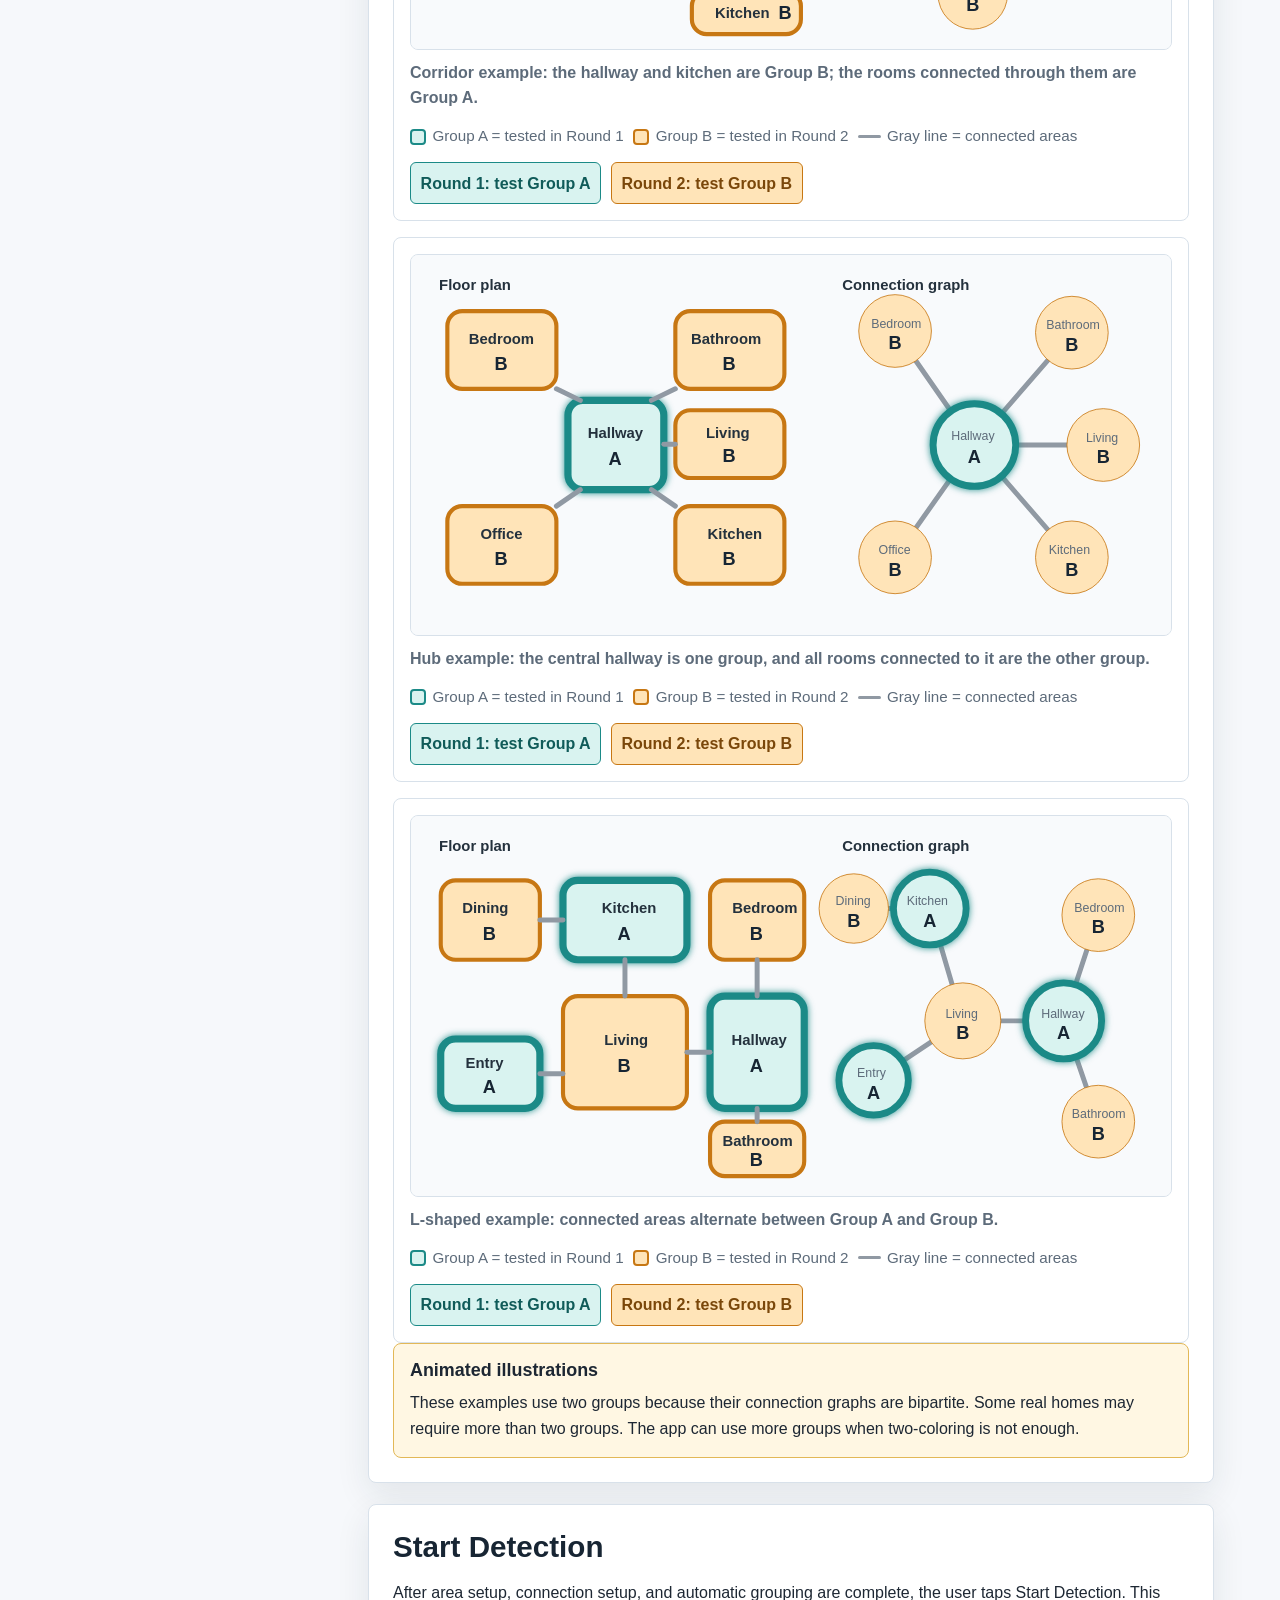
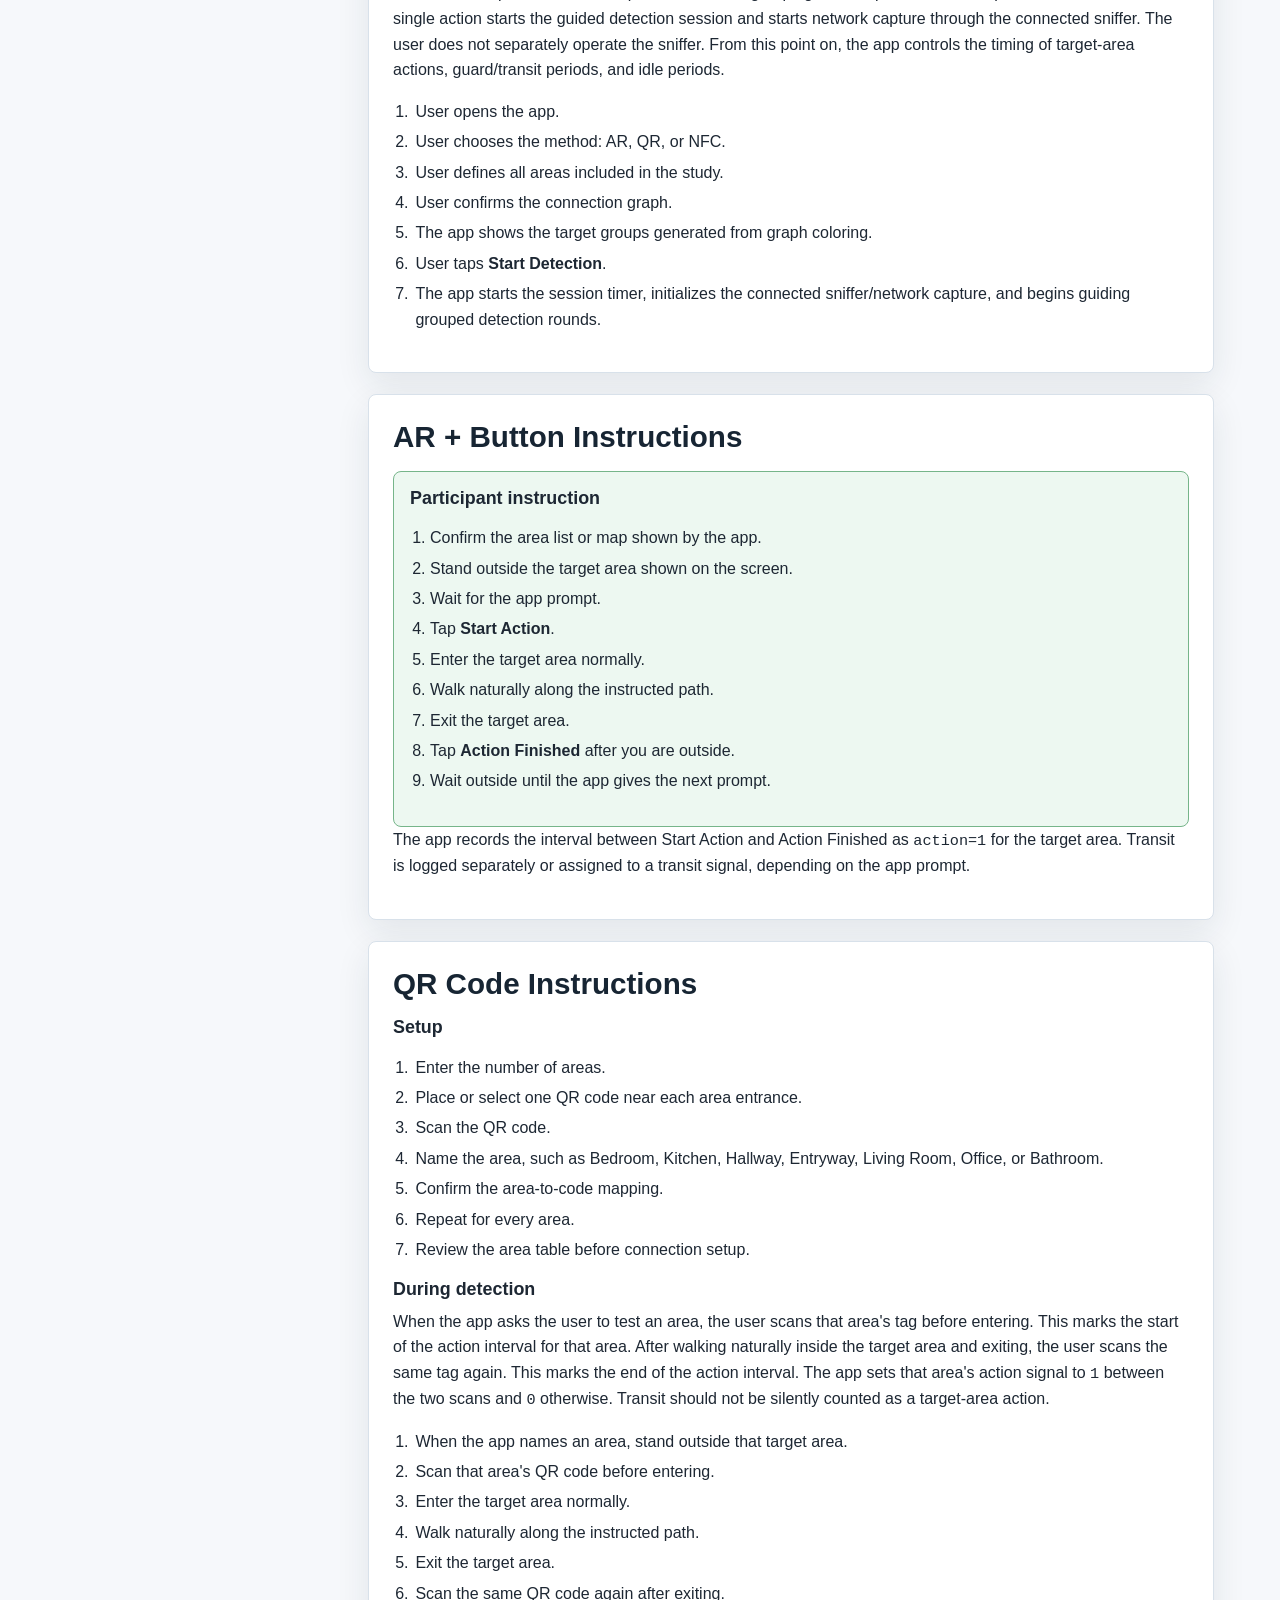
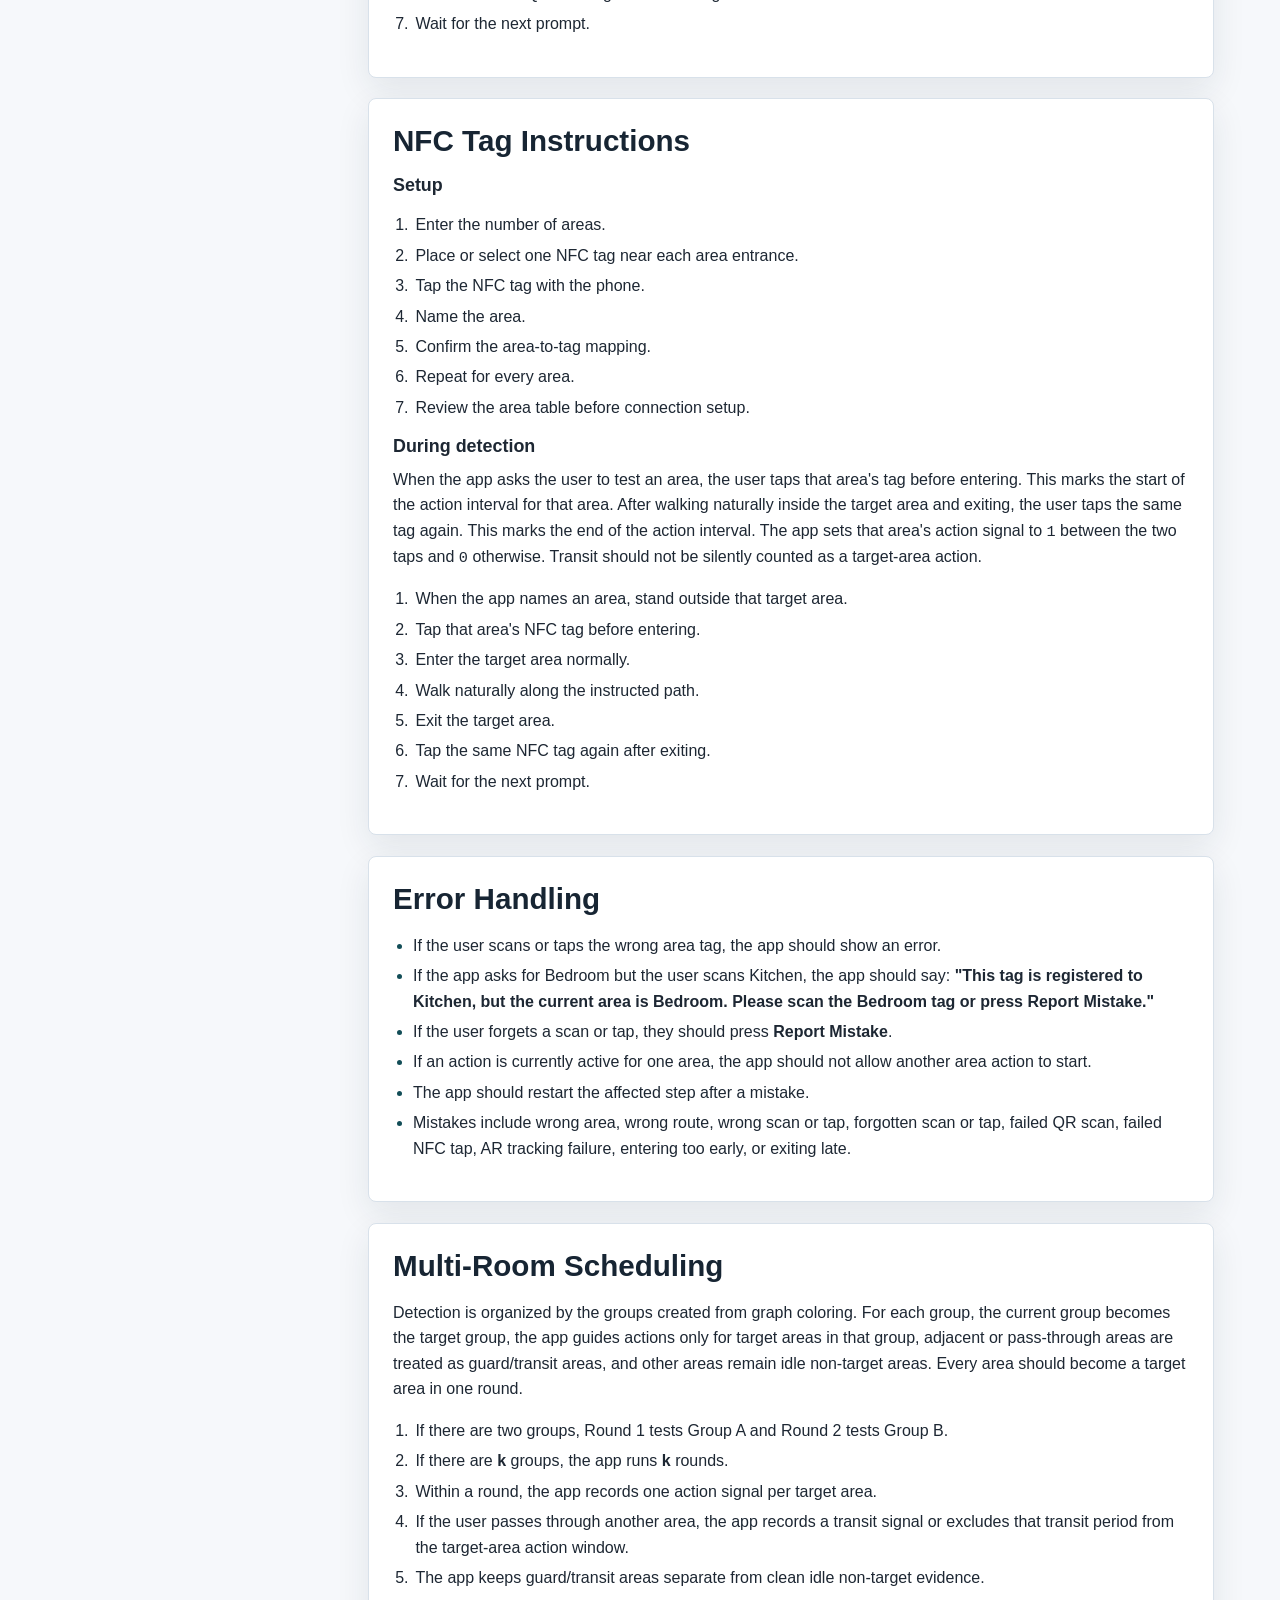
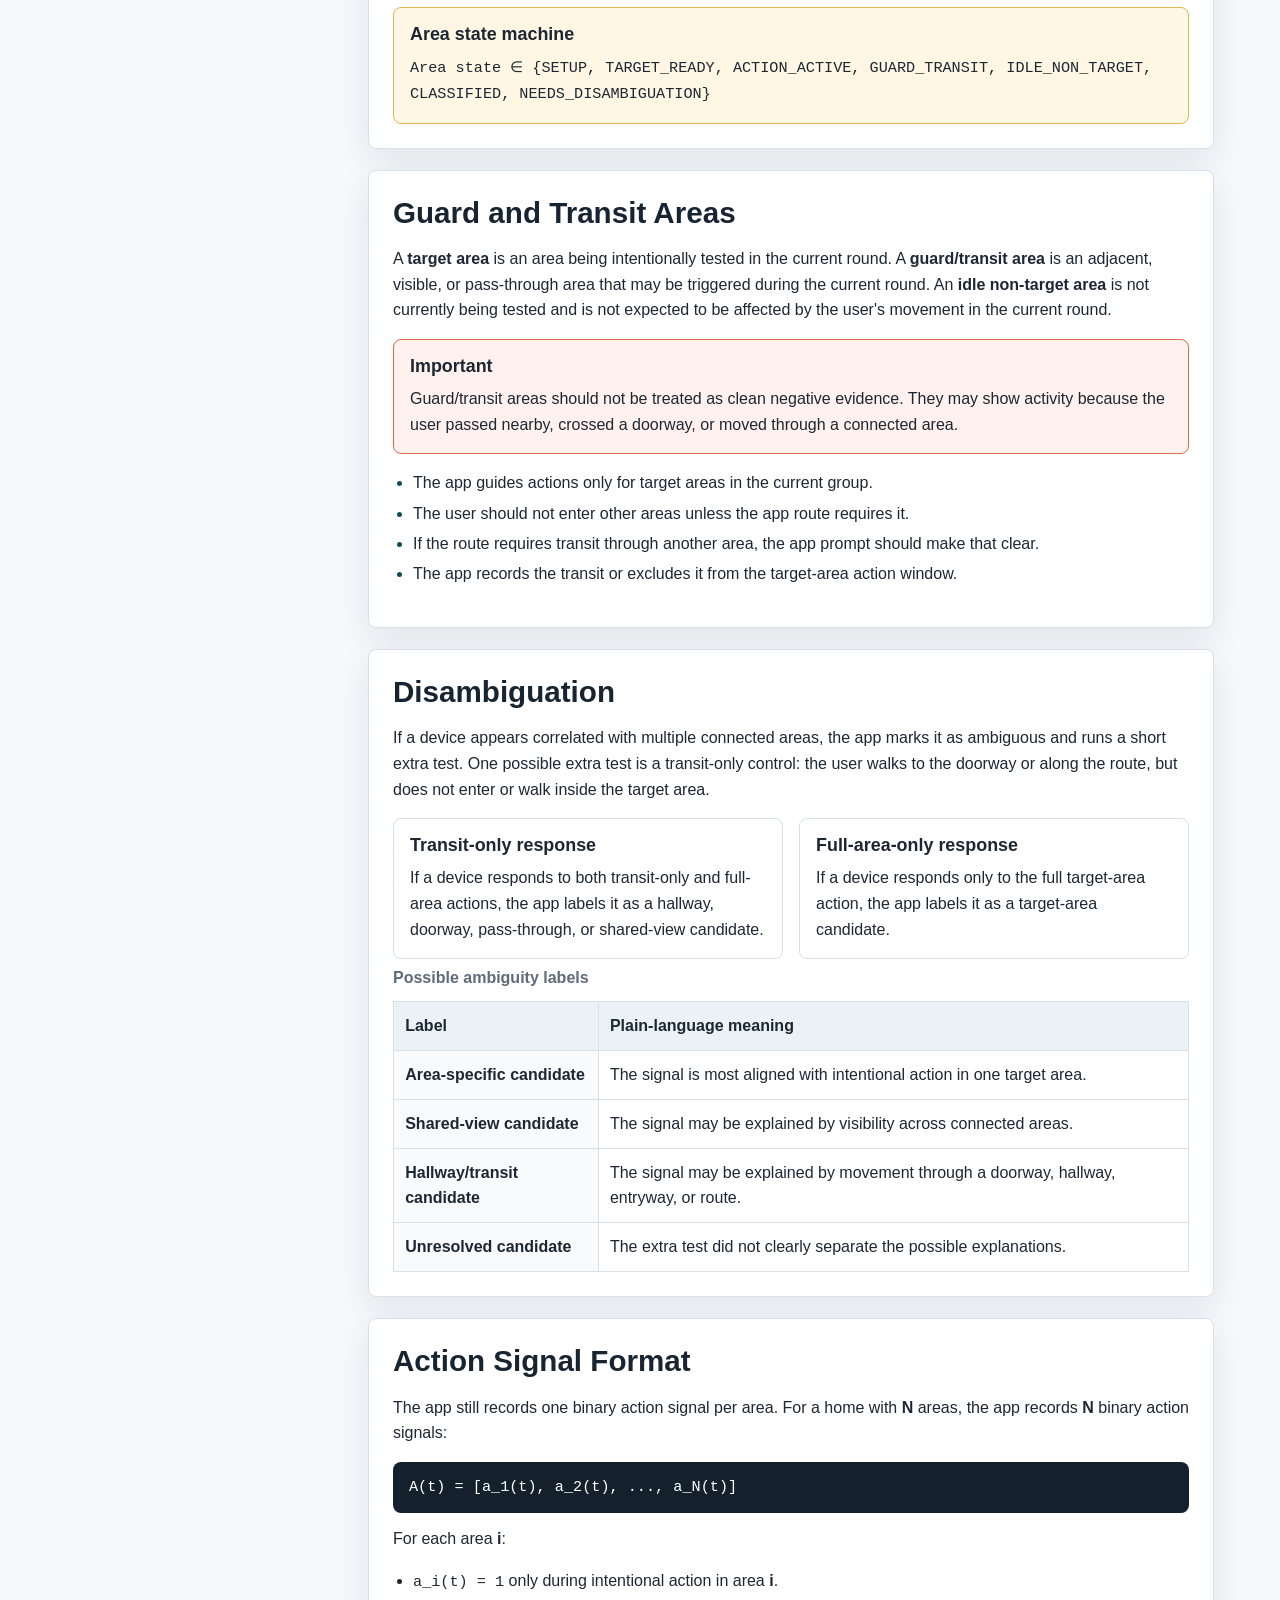
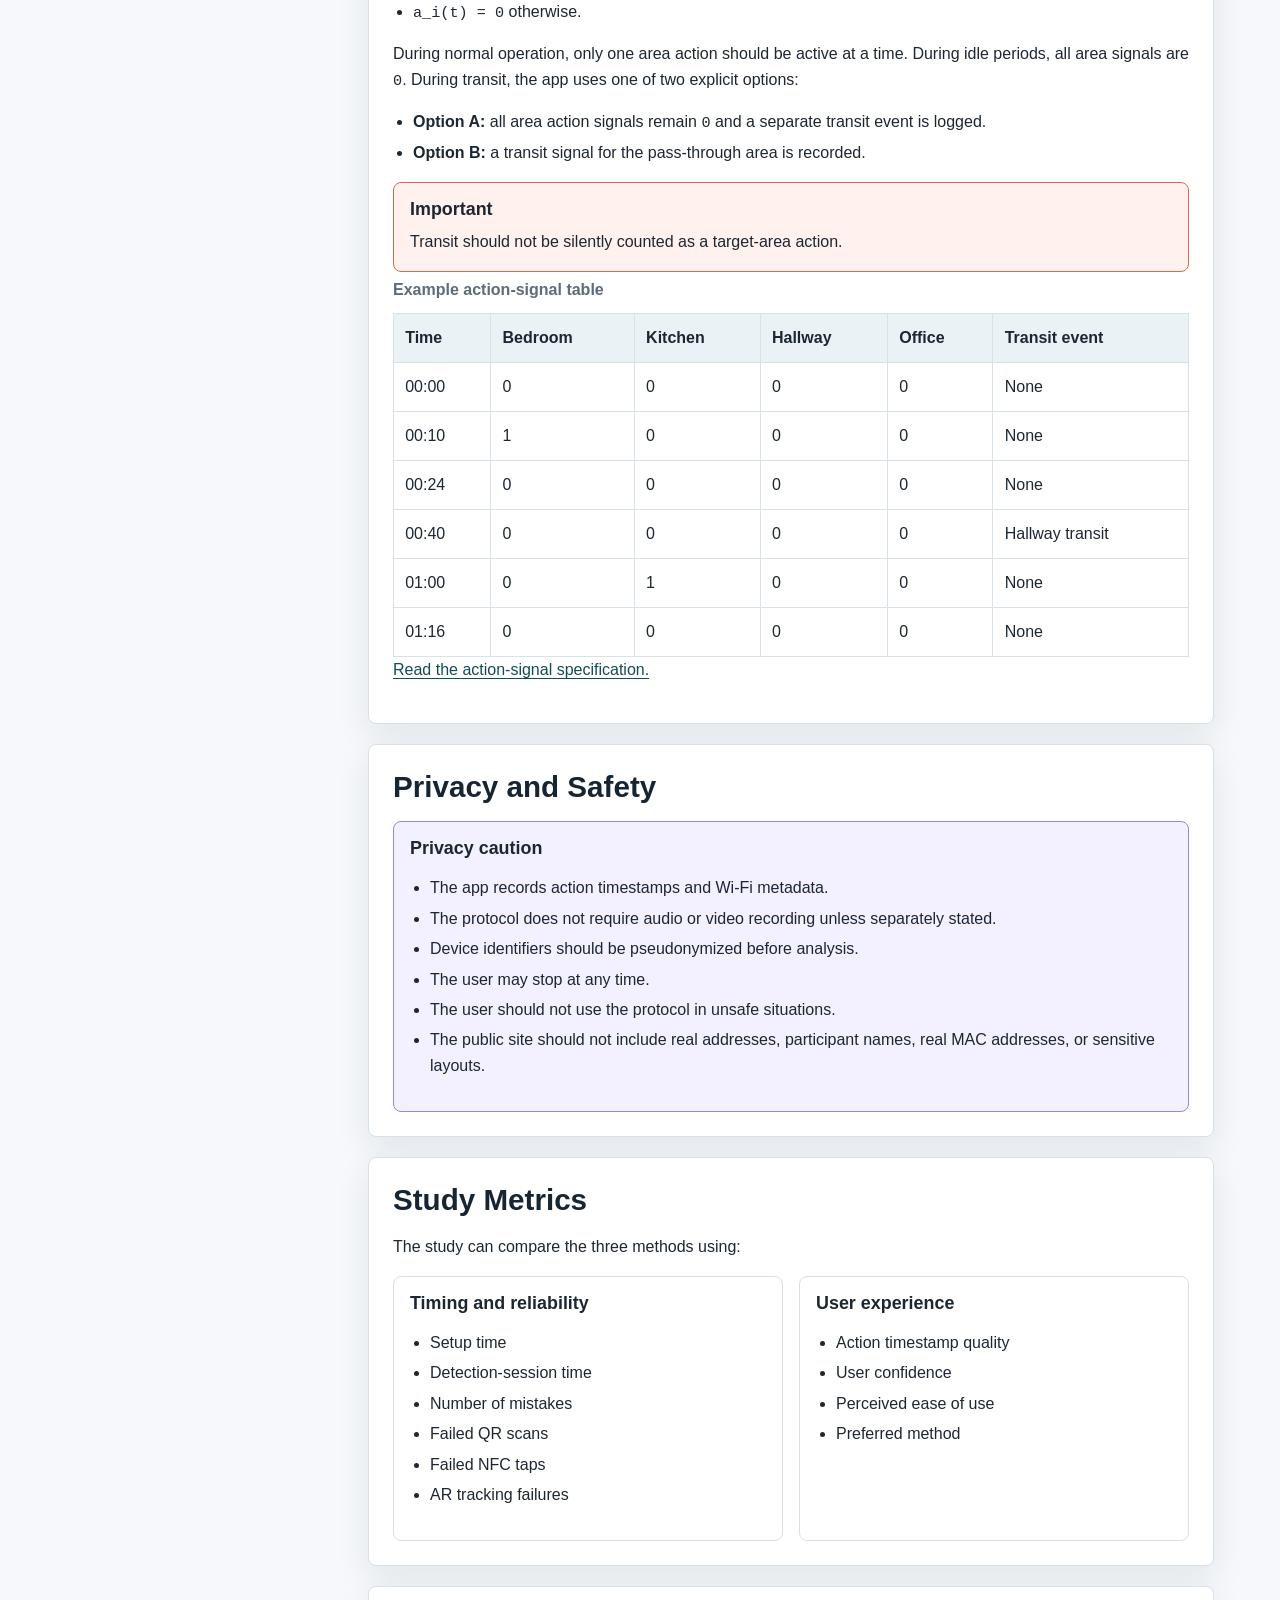
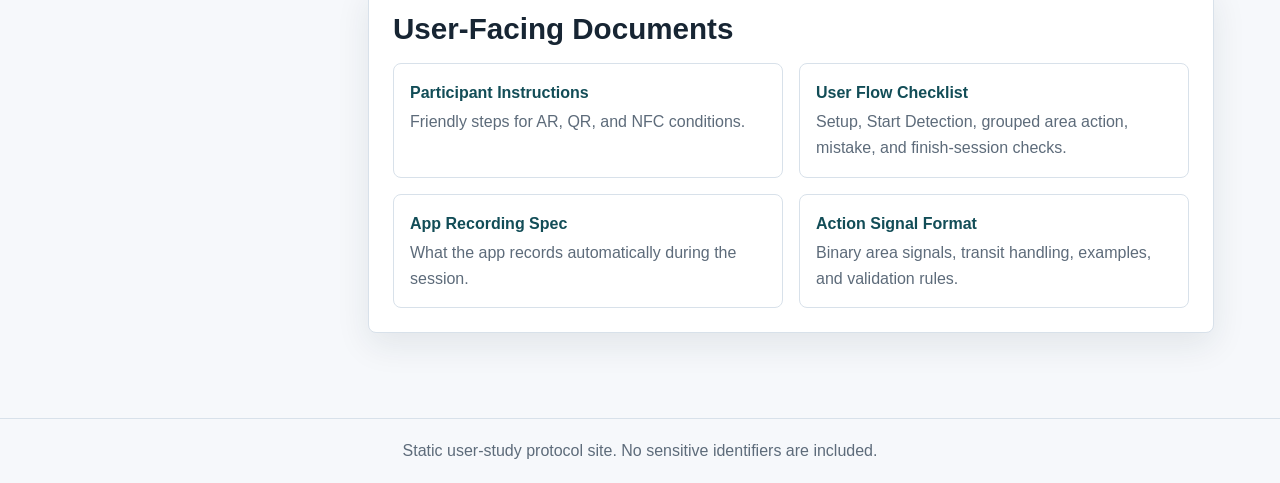
==== commit b84b95a3: "add multi room plan" ====
--- a/docs/index.html
+++ b/docs/index.html
@@ -18,13 +18,18 @@
         <a href="#overview">Overview</a>
         <a href="#records">What the App Records</a>
         <a href="#methods">Choose a Method</a>
-        <a href="#room-setup">Room Setup</a>
+        <a href="#room-setup">Area Setup</a>
+        <a href="#connection-setup">Connection Setup</a>
+        <a href="#automatic-grouping">Automatic Grouping</a>
+        <a href="#two-group-layouts">Two-Group Layouts</a>
         <a href="#start-detection">Start Detection</a>
         <a href="#ar-button">AR + Button</a>
         <a href="#qr-code">QR Code</a>
         <a href="#nfc-tag">NFC Tag</a>
         <a href="#error-handling">Error Handling</a>
         <a href="#scheduling">Multi-Room Scheduling</a>
+        <a href="#guard-transit">Guard and Transit Areas</a>
+        <a href="#disambiguation">Disambiguation</a>
         <a href="#signal-format">Action Signal Format</a>
         <a href="#privacy">Privacy and Safety</a>
         <a href="#metrics">Study Metrics</a>
@@ -38,9 +43,10 @@
         <p class="eyebrow">User-study app workflow</p>
         <h1>Multi-Room Hidden-Camera Detection Protocol</h1>
         <p class="lead">
-          Use the study app to check multiple rooms with one of three methods: AR + Button, QR Code, or NFC Tag.
-          The app records room-level action signals and Wi-Fi metadata from a connected sniffer.
-          QR and NFC do not require a room map; the user maps each room to a tag during setup.
+          Use the study app to check multiple rooms and connected areas with one of three methods: AR + Button, QR Code, or NFC Tag.
+          The app records area-level action signals and Wi-Fi metadata from a connected sniffer.
+          QR and NFC do not require a geometric room map; the user maps each area entrance to a tag during setup.
+          Connected rooms, hallways, entryways, and pass-through areas are handled before detection begins.
           Start Detection begins both the guided session and network capture.
         </p>
         <div class="hero-actions" aria-label="Related pages">
@@ -57,13 +63,18 @@
           <li><a href="#overview-text">Overview</a></li>
           <li><a href="#records">What the App Records</a></li>
           <li><a href="#methods">Choose a Method</a></li>
-          <li><a href="#room-setup">Room Setup</a></li>
+          <li><a href="#room-setup">Area Setup</a></li>
+          <li><a href="#connection-setup">Connection Setup</a></li>
+          <li><a href="#automatic-grouping">Automatic Grouping</a></li>
+          <li><a href="#two-group-layouts">Example Two-Group Layouts</a></li>
           <li><a href="#start-detection">Start Detection</a></li>
           <li><a href="#ar-button">AR + Button Instructions</a></li>
           <li><a href="#qr-code">QR Code Instructions</a></li>
           <li><a href="#nfc-tag">NFC Tag Instructions</a></li>
           <li><a href="#error-handling">Error Handling</a></li>
           <li><a href="#scheduling">Multi-Room Scheduling</a></li>
+          <li><a href="#guard-transit">Guard and Transit Areas</a></li>
+          <li><a href="#disambiguation">Disambiguation</a></li>
           <li><a href="#signal-format">Action Signal Format</a></li>
           <li><a href="#privacy">Privacy and Safety</a></li>
           <li><a href="#metrics">Study Metrics</a></li>
@@ -75,29 +86,38 @@
         <section id="overview-text" class="section">
           <h2>Overview</h2>
           <p>
-            The study app guides the user through room actions: stand outside a room, mark the start of the action, enter, walk naturally, exit, and mark the end.
+            The study app guides the user through area actions: stand outside an area, mark the start of the action, enter, walk naturally, exit, and mark the end.
             The app compares those action intervals with Wi-Fi metadata collected through the connected sniffer during the same session.
           </p>
           <p>
-            The goal is to study whether motion-activated Wi-Fi monitoring devices show traffic changes that repeatedly line up with room activity.
+            The goal is to study whether motion-activated Wi-Fi monitoring devices show traffic changes that repeatedly line up with target-area activity.
             The protocol does not prove that a device is a camera and should not be treated as a safety guarantee.
           </p>
+          <p>
+            In multi-room homes, reaching a target area can require walking through hallways, entryways, connected living spaces, or other rooms.
+            Movement in those connected areas can trigger nearby devices and make a device look correlated with the wrong place.
+            To reduce that ambiguity, the user sets up areas and their connections before detection; the app then groups non-conflicting areas into separate detection rounds.
+          </p>
+          <div class="callout important">
+            <h3>Important</h3>
+            <p>Non-target does not mean camera-free. A non-target area may still contain or trigger a device; the app uses area roles to interpret the signal carefully.</p>
+          </div>
           <div class="callout participant">
             <h3>Participant instruction</h3>
-            <p>The user should follow the app prompts, move naturally, and press <strong>Report Mistake</strong> if a scan, tap, room entry, or button press goes wrong.</p>
+            <p>The user should follow the app prompts, move naturally, and press <strong>Report Mistake</strong> if a scan, tap, area entry, route, or button press goes wrong.</p>
           </div>
           <div class="three-column how-it-works" aria-label="How it works">
             <article class="card">
-              <h3>1. Set up rooms</h3>
-              <p>Confirm the AR room map, or map each QR/NFC tag to a room entrance.</p>
-            </article>
-            <article class="card">
-              <h3>2. Tap Start Detection</h3>
-              <p>The app starts the session timer and starts network capture through the connected sniffer.</p>
-            </article>
-            <article class="card">
-              <h3>3. Follow room prompts</h3>
-              <p>Enter, walk, exit, and mark each action exactly when the app asks.</p>
+              <h3>1. Set up areas</h3>
+              <p>Confirm the AR area map, or map each QR/NFC tag to an area entrance.</p>
+            </article>
+            <article class="card">
+              <h3>2. Confirm connections</h3>
+              <p>Mark doorways, visible areas, pass-through routes, hallways, and entryways so the app can build a conflict graph.</p>
+            </article>
+            <article class="card">
+              <h3>3. Follow grouped rounds</h3>
+              <p>Tap Start Detection, then test one automatically generated target group at a time.</p>
             </article>
           </div>
         </section>
@@ -105,7 +125,7 @@
         <section id="records" class="section">
           <h2>What the App Records</h2>
           <p>
-            The app records the timing of room actions and Wi-Fi metadata from the connected sniffer.
+            The app records the timing of area actions and Wi-Fi metadata from the connected sniffer.
             It does not need participant names, exact home addresses, real MAC addresses, camera serial numbers, audio, or video for this protocol.
           </p>
           <div class="table-wrap">
@@ -121,22 +141,27 @@
               <tbody>
                 <tr>
                   <th>Session metadata</th>
-                  <td>Random participant ID, random home/session ID, method condition, app version, room list, session timer</td>
+                  <td>Random participant ID, random home/session ID, method condition, app version, area list, session timer</td>
                   <td>Information that describes the study run without naming the user.</td>
                 </tr>
                 <tr>
+                  <th>Connection setup</th>
+                  <td>Area list, doorway or open-boundary links, visible-area links, pass-through routes, confirmed connection graph, app-generated target groups</td>
+                  <td>How areas are connected and how the app separates them into detection rounds.</td>
+                </tr>
+                <tr>
                   <th>Action events</th>
-                  <td>Action start time, action end time, room ID, action duration, idle duration, retry count, mistake reports</td>
-                  <td>The moments when the user starts and finishes each instructed room action.</td>
+                  <td>Action start time, action end time, area ID, action duration, idle duration, transit event when used, retry count, mistake reports</td>
+                  <td>The moments when the user starts and finishes each instructed area action.</td>
                 </tr>
                 <tr>
                   <th>QR/NFC events</th>
-                  <td>Tag ID, room name, scan/tap timestamp, expected room, scanned/tapped room, success/failure</td>
-                  <td>Which room tag was used and whether it matched the app prompt.</td>
+                  <td>Tag ID, area name, scan/tap timestamp, expected area, scanned/tapped area, success/failure</td>
+                  <td>Which area tag was used and whether it matched the app prompt.</td>
                 </tr>
                 <tr>
                   <th>AR + button events</th>
-                  <td>Button timestamps, tracking state, room entry/exit estimate if available, tracking failures</td>
+                  <td>Button timestamps, tracking state, area entry/exit estimate if available, tracking failures</td>
                   <td>The button interval and optional AR information that helps the app interpret movement.</td>
                 </tr>
                 <tr>
@@ -151,19 +176,19 @@
 
         <section id="methods" class="section">
           <h2>Choose a Method</h2>
-          <p>The user study compares three ways for the app to record the room action interval.</p>
+          <p>The user study compares three ways for the app to record the target-area action interval.</p>
           <div class="three-column">
             <article class="card">
               <h3>AR + click button</h3>
-              <p>The app has or loads a room map on the phone. The user confirms the rooms, then taps Start Action before entering and Action Finished after exiting.</p>
+              <p>The app has or loads an area map on the phone. The user confirms the areas, then taps Start Action before entering and Action Finished after exiting.</p>
             </article>
             <article class="card">
               <h3>QR code</h3>
-              <p>No geometric room map is required. The app already knows valid QR-code IDs. The user places or selects one QR code at each room entrance and maps it to the room.</p>
+              <p>No geometric room map is required. The app already knows valid QR-code IDs. The user places or selects one QR code at each area entrance and maps it to the area.</p>
             </article>
             <article class="card">
               <h3>NFC tag</h3>
-              <p>No geometric room map is required. The app already knows valid NFC-tag IDs. The user places or selects one NFC tag at each room entrance and maps it to the room.</p>
+              <p>No geometric room map is required. The app already knows valid NFC-tag IDs. The user places or selects one NFC tag at each area entrance and maps it to the area.</p>
             </article>
           </div>
           <div class="table-wrap">
@@ -172,7 +197,7 @@
               <thead>
                 <tr>
                   <th>Method</th>
-                  <th>Room setup</th>
+                  <th>Area setup</th>
                   <th>How action starts</th>
                   <th>How action ends</th>
                 </tr>
@@ -180,19 +205,19 @@
               <tbody>
                 <tr>
                   <th>AR + button</th>
-                  <td>The app uses a room map or room layout on the phone.</td>
+                  <td>The app uses an area map or layout on the phone.</td>
                   <td>User taps <strong>Start Action</strong>.</td>
                   <td>User taps <strong>Action Finished</strong> after exiting.</td>
                 </tr>
                 <tr>
                   <th>QR code</th>
-                  <td>User maps each physical room to one app-recognized QR code.</td>
+                  <td>User maps each physical area entrance to one app-recognized QR code.</td>
                   <td>User scans the assigned QR code before entering.</td>
                   <td>User scans the same QR code after exiting.</td>
                 </tr>
                 <tr>
                   <th>NFC tag</th>
-                  <td>User maps each physical room to one app-recognized NFC tag.</td>
+                  <td>User maps each physical area entrance to one app-recognized NFC tag.</td>
                   <td>User taps the assigned NFC tag before entering.</td>
                   <td>User taps the same NFC tag after exiting.</td>
                 </tr>
@@ -202,30 +227,31 @@
         </section>
 
         <section id="room-setup" class="section">
-          <h2>Room Setup</h2>
-          <h3>Room setup for QR and NFC methods</h3>
-          <p>
-            In the QR-code and NFC-tag methods, the user performs the room setup.
-            The app already recognizes the available QR-code or NFC-tag IDs, but it does not know which physical room each tag represents.
-            The user places or selects one tag at each room entrance, scans or taps it, enters the room name, and confirms the mapping.
-            After setup, the app can guide the user room by room without needing a geometric room map.
+          <h2>Area Setup</h2>
+          <h3>Area setup for QR and NFC methods</h3>
+          <p>
+            An <strong>area</strong> is a user-defined space such as a bedroom, kitchen, hallway, entryway, office, or open-plan living area.
+            In the QR-code and NFC-tag methods, the user performs the area setup.
+            The app already recognizes the available QR-code or NFC-tag IDs, but it does not know which physical area each tag represents.
+            The user places or selects one tag for each area entrance, scans or taps it, enters the area name, and confirms the mapping.
+            After setup, the app can guide the user area by area without needing a geometric room map.
           </p>
           <ol class="steps">
-            <li><strong>Choose the number of rooms.</strong> The user tells the app how many rooms will be included in the study.</li>
-            <li><strong>Assign a room tag.</strong> For each room, the user places or selects one QR code or NFC tag near the room entrance.</li>
+            <li><strong>Choose the number of areas.</strong> The user tells the app how many areas will be included in the study.</li>
+            <li><strong>Include pass-through spaces.</strong> Areas may include rooms, hallways, entryways, connected living spaces, and other spaces the user may pass through.</li>
+            <li><strong>Assign an area tag.</strong> For each area, the user places or selects one QR code or NFC tag near the area entrance.</li>
             <li><strong>Register the tag.</strong> The user scans the QR code or taps the NFC tag.</li>
-            <li><strong>Name the room.</strong> The user enters a room name, such as Bedroom, Kitchen, Living Room, Office, or Bathroom.</li>
-            <li><strong>Confirm the mapping.</strong> The app shows the tag ID and room name. The user confirms that the mapping is correct.</li>
-            <li><strong>Review all rooms.</strong> The app shows a verification table.</li>
-            <li><strong>Start detection.</strong> After all rooms are confirmed, the user taps Start Detection. At that moment, the app starts the session and starts network capture through the connected sniffer.</li>
+            <li><strong>Name the area.</strong> The user enters an area name, such as Bedroom, Kitchen, Hallway, Entryway, Living Room, Office, or Bathroom.</li>
+            <li><strong>Confirm the mapping.</strong> The app shows the tag ID and area name. The user confirms that the mapping is correct.</li>
+            <li><strong>Review all areas.</strong> The app shows a verification table.</li>
           </ol>
           <div class="table-wrap">
             <table>
-              <caption>Room setup review table</caption>
+              <caption>Area setup review table</caption>
               <thead>
                 <tr>
-                  <th>Room number</th>
-                  <th>Room name</th>
+                  <th>Area number</th>
+                  <th>Area name</th>
                   <th>QR/NFC tag ID</th>
                   <th>Confirmed</th>
                 </tr>
@@ -233,35 +259,181 @@
               <tbody>
                 <tr><td>1</td><td>Bedroom</td><td>tag_001</td><td>Yes</td></tr>
                 <tr><td>2</td><td>Kitchen</td><td>tag_002</td><td>Yes</td></tr>
-                <tr><td>3</td><td>Living Room</td><td>tag_003</td><td>Yes</td></tr>
+                <tr><td>3</td><td>Hallway</td><td>tag_003</td><td>Yes</td></tr>
               </tbody>
             </table>
           </div>
 
-          <h3>Room setup for AR + button method</h3>
+          <h3>Area setup for AR + button method</h3>
           <ul>
-            <li>The app already has or loads the room map.</li>
-            <li>The user confirms the list of rooms shown by the app.</li>
+            <li>The app already has or loads the room/area map.</li>
+            <li>The user confirms the areas shown by the app, including rooms, hallways, entryways, connected spaces, and open-plan areas.</li>
             <li>The user confirms the starting location if needed.</li>
-            <li>The user taps <strong>Start Detection</strong>.</li>
-            <li>The app starts the session and starts network capture through the connected sniffer.</li>
           </ul>
+        </section>
+
+        <section id="connection-setup" class="section">
+          <h2>Connection Setup</h2>
+          <p>
+            A <strong>connection graph</strong> is created during setup. Each node is an area. An edge means two areas are directly connected, visible from each other, or likely to be triggered by the same movement.
+            The app asks the user to confirm these connections before detection begins.
+          </p>
+          <div class="callout important">
+            <h3>Important</h3>
+            <p>Passing through an area can trigger devices there. The app records that route context instead of silently counting transit as a target-area action.</p>
+          </div>
+          <ol class="steps">
+            <li>After naming areas, the app asks which areas are connected.</li>
+            <li>The user marks areas that share a doorway or open boundary.</li>
+            <li>The user marks areas that are visible from each other.</li>
+            <li>The user marks areas that must be passed through to reach another area.</li>
+            <li>The user marks hallways or entryways that connect multiple rooms.</li>
+            <li>The app shows the resulting connection graph.</li>
+            <li>The user confirms or edits the graph.</li>
+          </ol>
+          <div class="graph-example" aria-label="Example connection graph">
+            <span class="graph-node">Bedroom</span>
+            <span class="graph-edge" aria-hidden="true"></span>
+            <span class="graph-node">Hallway</span>
+            <span class="graph-edge" aria-hidden="true"></span>
+            <span class="graph-node">Kitchen</span>
+            <span class="graph-edge" aria-hidden="true"></span>
+            <span class="graph-node">Living Room</span>
+          </div>
+        </section>
+
+        <section id="automatic-grouping" class="section">
+          <h2>Automatic Grouping</h2>
+          <p>
+            After connection setup, the app builds a <strong>conflict graph</strong>.
+            The conflict graph includes direct connections, visibility relationships, doorway conflicts, and pass-through relationships.
+            The app then uses <strong>graph coloring</strong>: it splits areas into groups so that areas in the same group are not connected or likely to trigger each other.
+            Each group is tested in a separate detection round.
+          </p>
+          <p>
+            In a two-group example, <strong>Group A</strong> is tested in Round 1 and <strong>Group B</strong> is tested in Round 2.
+            Some homes need more than two groups, and the app can use more groups when two-coloring is not enough.
+          </p>
+          <div class="callout note">
+            <h3>App note</h3>
+            <p>The app groups areas to reduce ambiguity. If the graph can be split into two groups, the protocol uses two rounds. If two groups are not enough, the app uses three or more groups.</p>
+          </div>
+          <div class="table-wrap">
+            <table>
+              <caption>Example app-generated groups</caption>
+              <thead>
+                <tr>
+                  <th>Group</th>
+                  <th>Example target areas</th>
+                  <th>Round</th>
+                </tr>
+              </thead>
+              <tbody>
+                <tr><th>Group 1</th><td>Bedroom, Kitchen</td><td>Round 1</td></tr>
+                <tr><th>Group 2</th><td>Bathroom, Office</td><td>Round 2</td></tr>
+                <tr><th>Group 3</th><td>Hallway, Living Room</td><td>Round 3 when needed</td></tr>
+              </tbody>
+            </table>
+          </div>
+          <div class="table-wrap">
+            <table>
+              <caption>Roles during an example current round</caption>
+              <thead>
+                <tr>
+                  <th>Area</th>
+                  <th>Connected to</th>
+                  <th>Group</th>
+                  <th>Role in current round</th>
+                </tr>
+              </thead>
+              <tbody>
+                <tr><th>Bedroom</th><td>Hallway</td><td>Group 1</td><td>Target area</td></tr>
+                <tr><th>Kitchen</th><td>Hallway, Living Room</td><td>Group 1</td><td>Target area</td></tr>
+                <tr><th>Hallway</th><td>Bedroom, Kitchen, Bathroom, Office</td><td>Group 3</td><td>Guard/transit area</td></tr>
+                <tr><th>Bathroom</th><td>Hallway</td><td>Group 2</td><td>Idle non-target area</td></tr>
+                <tr><th>Office</th><td>Hallway</td><td>Group 2</td><td>Idle non-target area</td></tr>
+              </tbody>
+            </table>
+          </div>
+        </section>
+
+        <section id="two-group-layouts" class="section">
+          <h2>Example Two-Group Apartment Layouts</h2>
+          <p>
+            These examples show the simple case where the connection graph can be split into two groups.
+            Areas in the same group are not directly connected, so the app can test them in the same round with less risk of triggering adjacent areas.
+          </p>
+          <div class="illustration-grid">
+            <article class="illustration-card">
+              <figure class="grouping-figure">
+                <img src="assets/illustrations/corridor-two-color.svg" alt="Animated corridor apartment example with Entry, Bedroom, Bathroom, and Living Room in Group A, and Hallway and Kitchen in Group B.">
+                <figcaption>Corridor example: the hallway and kitchen are Group B; the rooms connected through them are Group A.</figcaption>
+              </figure>
+              <div class="graph-legend" aria-label="Legend">
+                <span><span class="legend-swatch group-a"></span>Group A = tested in Round 1</span>
+                <span><span class="legend-swatch group-b"></span>Group B = tested in Round 2</span>
+                <span><span class="legend-line"></span>Gray line = connected areas</span>
+              </div>
+              <div class="round-list" aria-label="Test rounds">
+                <span class="round-badge group-a">Round 1: test Group A</span>
+                <span class="round-badge group-b">Round 2: test Group B</span>
+              </div>
+            </article>
+
+            <article class="illustration-card">
+              <figure class="grouping-figure">
+                <img src="assets/illustrations/hub-two-color.svg" alt="Animated hub apartment example with Hallway in Group A and Bedroom, Bathroom, Office, Living Room, and Kitchen in Group B.">
+                <figcaption>Hub example: the central hallway is one group, and all rooms connected to it are the other group.</figcaption>
+              </figure>
+              <div class="graph-legend" aria-label="Legend">
+                <span><span class="legend-swatch group-a"></span>Group A = tested in Round 1</span>
+                <span><span class="legend-swatch group-b"></span>Group B = tested in Round 2</span>
+                <span><span class="legend-line"></span>Gray line = connected areas</span>
+              </div>
+              <div class="round-list" aria-label="Test rounds">
+                <span class="round-badge group-a">Round 1: test Group A</span>
+                <span class="round-badge group-b">Round 2: test Group B</span>
+              </div>
+            </article>
+
+            <article class="illustration-card">
+              <figure class="grouping-figure">
+                <img src="assets/illustrations/lshape-two-color.svg" alt="Animated L-shaped apartment example with Entry, Hallway, and Kitchen in Group A, and Living Room, Bedroom, Bathroom, and Dining Area in Group B.">
+                <figcaption>L-shaped example: connected areas alternate between Group A and Group B.</figcaption>
+              </figure>
+              <div class="graph-legend" aria-label="Legend">
+                <span><span class="legend-swatch group-a"></span>Group A = tested in Round 1</span>
+                <span><span class="legend-swatch group-b"></span>Group B = tested in Round 2</span>
+                <span><span class="legend-line"></span>Gray line = connected areas</span>
+              </div>
+              <div class="round-list" aria-label="Test rounds">
+                <span class="round-badge group-a">Round 1: test Group A</span>
+                <span class="round-badge group-b">Round 2: test Group B</span>
+              </div>
+            </article>
+          </div>
+          <div class="callout note">
+            <h3>Animated illustrations</h3>
+            <p>These examples use two groups because their connection graphs are bipartite. Some real homes may require more than two groups. The app can use more groups when two-coloring is not enough.</p>
+          </div>
         </section>
 
         <section id="start-detection" class="section">
           <h2>Start Detection</h2>
           <p>
-            After room setup is complete, the user taps Start Detection.
+            After area setup, connection setup, and automatic grouping are complete, the user taps Start Detection.
             This single action starts the guided detection session and starts network capture through the connected sniffer.
             The user does not separately operate the sniffer.
-            From this point on, the app controls the timing of room actions and idle periods.
+            From this point on, the app controls the timing of target-area actions, guard/transit periods, and idle periods.
           </p>
           <ol class="steps">
             <li>User opens the app.</li>
             <li>User chooses the method: AR, QR, or NFC.</li>
-            <li>User completes any required room setup.</li>
+            <li>User defines all areas included in the study.</li>
+            <li>User confirms the connection graph.</li>
+            <li>The app shows the target groups generated from graph coloring.</li>
             <li>User taps <strong>Start Detection</strong>.</li>
-            <li>The app starts the session timer, initializes the connected sniffer/network capture, and begins guiding room actions.</li>
+            <li>The app starts the session timer, initializes the connected sniffer/network capture, and begins guiding grouped detection rounds.</li>
           </ol>
         </section>
 
@@ -270,20 +442,20 @@
           <div class="callout participant">
             <h3>Participant instruction</h3>
             <ol>
-              <li>Confirm the room list or map shown by the app.</li>
-              <li>Stand outside the room shown on the screen.</li>
+              <li>Confirm the area list or map shown by the app.</li>
+              <li>Stand outside the target area shown on the screen.</li>
               <li>Wait for the app prompt.</li>
               <li>Tap <strong>Start Action</strong>.</li>
-              <li>Enter the room normally.</li>
+              <li>Enter the target area normally.</li>
               <li>Walk naturally along the instructed path.</li>
-              <li>Exit the room.</li>
+              <li>Exit the target area.</li>
               <li>Tap <strong>Action Finished</strong> after you are outside.</li>
               <li>Wait outside until the app gives the next prompt.</li>
             </ol>
           </div>
           <p>
-            The app records the interval between Start Action and Action Finished as <code>action=1</code> for the target room.
-            All other room action signals remain <code>0</code>.
+            The app records the interval between Start Action and Action Finished as <code>action=1</code> for the target area.
+            Transit is logged separately or assigned to a transit signal, depending on the app prompt.
           </p>
         </section>
 
@@ -291,29 +463,29 @@
           <h2>QR Code Instructions</h2>
           <h3>Setup</h3>
           <ol class="steps">
-            <li>Enter the number of rooms.</li>
-            <li>Place or select one QR code near each room entrance.</li>
+            <li>Enter the number of areas.</li>
+            <li>Place or select one QR code near each area entrance.</li>
             <li>Scan the QR code.</li>
-            <li>Name the room, such as Bedroom, Kitchen, Living Room, Office, or Bathroom.</li>
-            <li>Confirm the room-to-code mapping.</li>
-            <li>Repeat for every room.</li>
-            <li>Review the room table before starting.</li>
+            <li>Name the area, such as Bedroom, Kitchen, Hallway, Entryway, Living Room, Office, or Bathroom.</li>
+            <li>Confirm the area-to-code mapping.</li>
+            <li>Repeat for every area.</li>
+            <li>Review the area table before connection setup.</li>
           </ol>
           <h3>During detection</h3>
           <p>
-            When the app asks the user to test a room, the user scans that room's tag before entering.
-            This marks the start of the action interval for that room.
-            After walking naturally inside the room and exiting, the user scans the same tag again.
+            When the app asks the user to test an area, the user scans that area's tag before entering.
+            This marks the start of the action interval for that area.
+            After walking naturally inside the target area and exiting, the user scans the same tag again.
             This marks the end of the action interval.
-            The app sets that room's action signal to <code>1</code> between the two scans and <code>0</code> otherwise.
-            All other room action signals remain <code>0</code>.
+            The app sets that area's action signal to <code>1</code> between the two scans and <code>0</code> otherwise.
+            Transit should not be silently counted as a target-area action.
           </p>
           <ol class="steps">
-            <li>When the app names a room, stand outside that room.</li>
-            <li>Scan that room's QR code before entering.</li>
-            <li>Enter the room normally.</li>
+            <li>When the app names an area, stand outside that target area.</li>
+            <li>Scan that area's QR code before entering.</li>
+            <li>Enter the target area normally.</li>
             <li>Walk naturally along the instructed path.</li>
-            <li>Exit the room.</li>
+            <li>Exit the target area.</li>
             <li>Scan the same QR code again after exiting.</li>
             <li>Wait for the next prompt.</li>
           </ol>
@@ -323,29 +495,29 @@
           <h2>NFC Tag Instructions</h2>
           <h3>Setup</h3>
           <ol class="steps">
-            <li>Enter the number of rooms.</li>
-            <li>Place or select one NFC tag near each room entrance.</li>
+            <li>Enter the number of areas.</li>
+            <li>Place or select one NFC tag near each area entrance.</li>
             <li>Tap the NFC tag with the phone.</li>
-            <li>Name the room.</li>
-            <li>Confirm the room-to-tag mapping.</li>
-            <li>Repeat for every room.</li>
-            <li>Review the room table before starting.</li>
+            <li>Name the area.</li>
+            <li>Confirm the area-to-tag mapping.</li>
+            <li>Repeat for every area.</li>
+            <li>Review the area table before connection setup.</li>
           </ol>
           <h3>During detection</h3>
           <p>
-            When the app asks the user to test a room, the user taps that room's tag before entering.
-            This marks the start of the action interval for that room.
-            After walking naturally inside the room and exiting, the user taps the same tag again.
+            When the app asks the user to test an area, the user taps that area's tag before entering.
+            This marks the start of the action interval for that area.
+            After walking naturally inside the target area and exiting, the user taps the same tag again.
             This marks the end of the action interval.
-            The app sets that room's action signal to <code>1</code> between the two taps and <code>0</code> otherwise.
-            All other room action signals remain <code>0</code>.
+            The app sets that area's action signal to <code>1</code> between the two taps and <code>0</code> otherwise.
+            Transit should not be silently counted as a target-area action.
           </p>
           <ol class="steps">
-            <li>When the app names a room, stand outside that room.</li>
-            <li>Tap that room's NFC tag before entering.</li>
-            <li>Enter the room normally.</li>
+            <li>When the app names an area, stand outside that target area.</li>
+            <li>Tap that area's NFC tag before entering.</li>
+            <li>Enter the target area normally.</li>
             <li>Walk naturally along the instructed path.</li>
-            <li>Exit the room.</li>
+            <li>Exit the target area.</li>
             <li>Tap the same NFC tag again after exiting.</li>
             <li>Wait for the next prompt.</li>
           </ol>
@@ -354,64 +526,113 @@
         <section id="error-handling" class="section">
           <h2>Error Handling</h2>
           <ul class="check-list">
-            <li>If the user scans or taps the wrong room tag, the app should show an error.</li>
-            <li>If the app asks for Bedroom but the user scans Kitchen, the app should say: <strong>"This tag is registered to Kitchen, but the current room is Bedroom. Please scan the Bedroom tag or press Report Mistake."</strong></li>
+            <li>If the user scans or taps the wrong area tag, the app should show an error.</li>
+            <li>If the app asks for Bedroom but the user scans Kitchen, the app should say: <strong>"This tag is registered to Kitchen, but the current area is Bedroom. Please scan the Bedroom tag or press Report Mistake."</strong></li>
             <li>If the user forgets a scan or tap, they should press <strong>Report Mistake</strong>.</li>
-            <li>If an action is currently active for one room, the app should not allow another room action to start.</li>
+            <li>If an action is currently active for one area, the app should not allow another area action to start.</li>
             <li>The app should restart the affected step after a mistake.</li>
-            <li>Mistakes include wrong room, wrong scan or tap, forgotten scan or tap, failed QR scan, failed NFC tap, AR tracking failure, entering too early, or exiting late.</li>
+            <li>Mistakes include wrong area, wrong route, wrong scan or tap, forgotten scan or tap, failed QR scan, failed NFC tap, AR tracking failure, entering too early, or exiting late.</li>
           </ul>
         </section>
 
         <section id="scheduling" class="section">
           <h2>Multi-Room Scheduling</h2>
+          <p>
+            Detection is organized by the groups created from graph coloring.
+            For each group, the current group becomes the target group, the app guides actions only for target areas in that group, adjacent or pass-through areas are treated as guard/transit areas, and other areas remain idle non-target areas.
+            Every area should become a target area in one round.
+          </p>
+          <ol class="steps">
+            <li>If there are two groups, Round 1 tests Group A and Round 2 tests Group B.</li>
+            <li>If there are <strong>k</strong> groups, the app runs <strong>k</strong> rounds.</li>
+            <li>Within a round, the app records one action signal per target area.</li>
+            <li>If the user passes through another area, the app records a transit signal or excludes that transit period from the target-area action window.</li>
+            <li>The app keeps guard/transit areas separate from clean idle non-target evidence.</li>
+          </ol>
+          <div class="callout note">
+            <h3>Area state machine</h3>
+            <p><code>Area state &isin; {SETUP, TARGET_READY, ACTION_ACTIVE, GUARD_TRANSIT, IDLE_NON_TARGET, CLASSIFIED, NEEDS_DISAMBIGUATION}</code></p>
+          </div>
+        </section>
+
+        <section id="guard-transit" class="section">
+          <h2>Guard and Transit Areas</h2>
+          <p>
+            A <strong>target area</strong> is an area being intentionally tested in the current round.
+            A <strong>guard/transit area</strong> is an adjacent, visible, or pass-through area that may be triggered during the current round.
+            An <strong>idle non-target area</strong> is not currently being tested and is not expected to be affected by the user's movement in the current round.
+          </p>
+          <div class="callout important">
+            <h3>Important</h3>
+            <p>Guard/transit areas should not be treated as clean negative evidence. They may show activity because the user passed nearby, crossed a doorway, or moved through a connected area.</p>
+          </div>
+          <ul class="check-list">
+            <li>The app guides actions only for target areas in the current group.</li>
+            <li>The user should not enter other areas unless the app route requires it.</li>
+            <li>If the route requires transit through another area, the app prompt should make that clear.</li>
+            <li>The app records the transit or excludes it from the target-area action window.</li>
+          </ul>
+        </section>
+
+        <section id="disambiguation" class="section">
+          <h2>Disambiguation</h2>
+          <p>
+            If a device appears correlated with multiple connected areas, the app marks it as ambiguous and runs a short extra test.
+            One possible extra test is a transit-only control: the user walks to the doorway or along the route, but does not enter or walk inside the target area.
+          </p>
           <div class="two-column">
             <article class="card">
-              <h3>Sequential mode</h3>
-              <ul>
-                <li>The app tests one room at a time.</li>
-                <li>The app keeps the room idle for the reset or cooldown period.</li>
-                <li>The app guides room actions separated by idle intervals.</li>
-                <li>The app moves to the next room after the scheduled actions.</li>
-                <li>This is slower but easier to follow.</li>
-              </ul>
-            </article>
-            <article class="card">
-              <h3>Interleaved mode</h3>
-              <ul>
-                <li>The app may use idle time for one room to test another room.</li>
-                <li>The app should never schedule overlapping actions.</li>
-                <li>The user should not enter a room during its required idle period.</li>
-                <li>The app should keep a short separation between actions in different rooms.</li>
-                <li>The app should avoid identical periodic schedules across rooms.</li>
-                <li>This is faster but requires careful app timing.</li>
-              </ul>
-            </article>
-          </div>
-          <div class="callout note">
-            <h3>Room state machine</h3>
-            <p><code>Room state &isin; {SETUP, RESETTING, READY_FOR_ACTION, ACTION_ACTIVE, WAITING_IDLE, CLASSIFIED, NEEDS_DISAMBIGUATION}</code></p>
+              <h3>Transit-only response</h3>
+              <p>If a device responds to both transit-only and full-area actions, the app labels it as a hallway, doorway, pass-through, or shared-view candidate.</p>
+            </article>
+            <article class="card">
+              <h3>Full-area-only response</h3>
+              <p>If a device responds only to the full target-area action, the app labels it as a target-area candidate.</p>
+            </article>
+          </div>
+          <div class="table-wrap">
+            <table>
+              <caption>Possible ambiguity labels</caption>
+              <thead>
+                <tr>
+                  <th>Label</th>
+                  <th>Plain-language meaning</th>
+                </tr>
+              </thead>
+              <tbody>
+                <tr><th>Area-specific candidate</th><td>The signal is most aligned with intentional action in one target area.</td></tr>
+                <tr><th>Shared-view candidate</th><td>The signal may be explained by visibility across connected areas.</td></tr>
+                <tr><th>Hallway/transit candidate</th><td>The signal may be explained by movement through a doorway, hallway, entryway, or route.</td></tr>
+                <tr><th>Unresolved candidate</th><td>The extra test did not clearly separate the possible explanations.</td></tr>
+              </tbody>
+            </table>
           </div>
         </section>
 
         <section id="signal-format" class="section">
           <h2>Action Signal Format</h2>
           <p>
-            For a home with <strong>N</strong> rooms, the app records <strong>N</strong> binary action signals:
+            The app still records one binary action signal per area.
+            For a home with <strong>N</strong> areas, the app records <strong>N</strong> binary action signals:
           </p>
           <pre class="formula"><code>A(t) = [a_1(t), a_2(t), ..., a_N(t)]</code></pre>
-          <p>For each room <strong>R_i</strong>:</p>
+          <p>For each area <strong>i</strong>:</p>
           <ul>
-            <li><code>a_i(t) = 1</code> only while the user is performing the instructed enter-walk-exit action in room <strong>R_i</strong>.</li>
+            <li><code>a_i(t) = 1</code> only during intentional action in area <strong>i</strong>.</li>
             <li><code>a_i(t) = 0</code> otherwise.</li>
           </ul>
           <p>
-            During normal operation, only one room should have signal <code>1</code> at a time.
-            During idle periods, all room signals are <code>0</code>.
-          </p>
+            During normal operation, only one area action should be active at a time.
+            During idle periods, all area signals are <code>0</code>.
+            During transit, the app uses one of two explicit options:
+          </p>
+          <ul>
+            <li><strong>Option A:</strong> all area action signals remain <code>0</code> and a separate transit event is logged.</li>
+            <li><strong>Option B:</strong> a transit signal for the pass-through area is recorded.</li>
+          </ul>
           <div class="callout important">
             <h3>Important</h3>
-            <p>Only one room action should be active at a time. During waiting periods, all room signals stay <code>0</code>.</p>
+            <p>Transit should not be silently counted as a target-area action.</p>
           </div>
           <div class="table-wrap">
             <table>
@@ -421,16 +642,18 @@
                   <th>Time</th>
                   <th>Bedroom</th>
                   <th>Kitchen</th>
-                  <th>Living Room</th>
+                  <th>Hallway</th>
                   <th>Office</th>
+                  <th>Transit event</th>
                 </tr>
               </thead>
               <tbody>
-                <tr><td>00:00</td><td>0</td><td>0</td><td>0</td><td>0</td></tr>
-                <tr><td>00:10</td><td>1</td><td>0</td><td>0</td><td>0</td></tr>
-                <tr><td>00:24</td><td>0</td><td>0</td><td>0</td><td>0</td></tr>
-                <tr><td>01:00</td><td>0</td><td>1</td><td>0</td><td>0</td></tr>
-                <tr><td>01:16</td><td>0</td><td>0</td><td>0</td><td>0</td></tr>
+                <tr><td>00:00</td><td>0</td><td>0</td><td>0</td><td>0</td><td>None</td></tr>
+                <tr><td>00:10</td><td>1</td><td>0</td><td>0</td><td>0</td><td>None</td></tr>
+                <tr><td>00:24</td><td>0</td><td>0</td><td>0</td><td>0</td><td>None</td></tr>
+                <tr><td>00:40</td><td>0</td><td>0</td><td>0</td><td>0</td><td>Hallway transit</td></tr>
+                <tr><td>01:00</td><td>0</td><td>1</td><td>0</td><td>0</td><td>None</td></tr>
+                <tr><td>01:16</td><td>0</td><td>0</td><td>0</td><td>0</td><td>None</td></tr>
               </tbody>
             </table>
           </div>
@@ -488,7 +711,7 @@
             </a>
             <a class="doc-link" href="user-flow-checklist.html">
               <strong>User Flow Checklist</strong>
-              <span>Setup, Start Detection, room action, mistake, and finish-session checks.</span>
+              <span>Setup, Start Detection, grouped area action, mistake, and finish-session checks.</span>
             </a>
             <a class="doc-link" href="app-recording-spec.html">
               <strong>App Recording Spec</strong>
@@ -496,7 +719,7 @@
             </a>
             <a class="doc-link" href="action-signal-spec.html">
               <strong>Action Signal Format</strong>
-              <span>Binary room signals, examples, and validation rules.</span>
+              <span>Binary area signals, transit handling, examples, and validation rules.</span>
             </a>
           </div>
         </section>
--- a/docs/styles.css
+++ b/docs/styles.css
@@ -314,6 +314,147 @@
   margin-top: 1rem;
 }
 
+.graph-example {
+  align-items: center;
+  display: flex;
+  flex-wrap: wrap;
+  gap: 0.6rem;
+  margin-top: 1rem;
+}
+
+.graph-node {
+  background: #fff;
+  border: 2px solid var(--accent);
+  border-radius: 8px;
+  color: var(--accent-dark);
+  font-weight: 700;
+  padding: 0.55rem 0.75rem;
+}
+
+.graph-edge {
+  background: var(--accent);
+  flex: 0 0 2rem;
+  height: 2px;
+}
+
+.illustration-grid {
+  display: grid;
+  gap: 1rem;
+  grid-template-columns: 1fr;
+  margin-top: 1rem;
+}
+
+.illustration-card {
+  background: #fff;
+  border: 1px solid var(--line);
+  border-radius: 8px;
+  padding: 1rem;
+}
+
+.grouping-figure {
+  margin: 0;
+}
+
+.grouping-figure img {
+  background: #f8fafc;
+  border: 1px solid var(--line);
+  border-radius: 8px;
+  display: block;
+  height: auto;
+  width: 100%;
+}
+
+.grouping-figure figcaption {
+  color: var(--muted);
+  font-weight: 700;
+  margin-top: 0.6rem;
+}
+
+.compact-figure {
+  max-width: 900px;
+}
+
+.graph-legend,
+.round-list {
+  display: flex;
+  flex-wrap: wrap;
+  gap: 0.6rem;
+  margin-top: 0.85rem;
+}
+
+.graph-legend span,
+.round-badge {
+  align-items: center;
+  display: inline-flex;
+  gap: 0.4rem;
+}
+
+.graph-legend {
+  color: var(--muted);
+  font-size: 0.95rem;
+}
+
+.legend-swatch {
+  border: 2px solid currentColor;
+  border-radius: 4px;
+  height: 1rem;
+  width: 1rem;
+}
+
+.legend-line {
+  background: #9099a3;
+  border-radius: 999px;
+  display: inline-block;
+  height: 3px;
+  width: 1.4rem;
+}
+
+.round-badge {
+  border: 1px solid var(--line);
+  border-radius: 6px;
+  font-weight: 700;
+  padding: 0.45rem 0.6rem;
+}
+
+.group-a {
+  background: #d9f3f0;
+  border-color: #1b8a87;
+  color: #105b59;
+}
+
+.group-b {
+  background: #ffe4b8;
+  border-color: #c77713;
+  color: #7a470a;
+}
+
+.connection-edge {
+  stroke: #9099a3;
+  stroke-linecap: round;
+}
+
+.draw-in {
+  animation: draw-edge 1s ease both;
+  stroke-dasharray: 240;
+  stroke-dashoffset: 240;
+}
+
+.round-highlight {
+  animation: round-pulse 1.2s ease-in-out infinite;
+}
+
+@keyframes draw-edge {
+  to {
+    stroke-dashoffset: 0;
+  }
+}
+
+@keyframes round-pulse {
+  50% {
+    box-shadow: 0 0 0 3px rgba(27, 106, 119, 0.16);
+  }
+}
+
 .formula {
   background: #14202b;
   border-radius: 8px;
@@ -533,6 +674,12 @@
   .document-grid {
     grid-template-columns: 1fr;
   }
+
+  .graph-legend,
+  .round-list {
+    align-items: stretch;
+    flex-direction: column;
+  }
 }
 
 @media (max-width: 430px) {
@@ -544,3 +691,21 @@
     font-size: 2.1rem;
   }
 }
+
+@media (prefers-reduced-motion: reduce) {
+  html {
+    scroll-behavior: auto;
+  }
+
+  *,
+  *::before,
+  *::after {
+    animation-duration: 0.01ms !important;
+    animation-iteration-count: 1 !important;
+    transition-duration: 0.01ms !important;
+  }
+
+  .draw-in {
+    stroke-dashoffset: 0;
+  }
+}
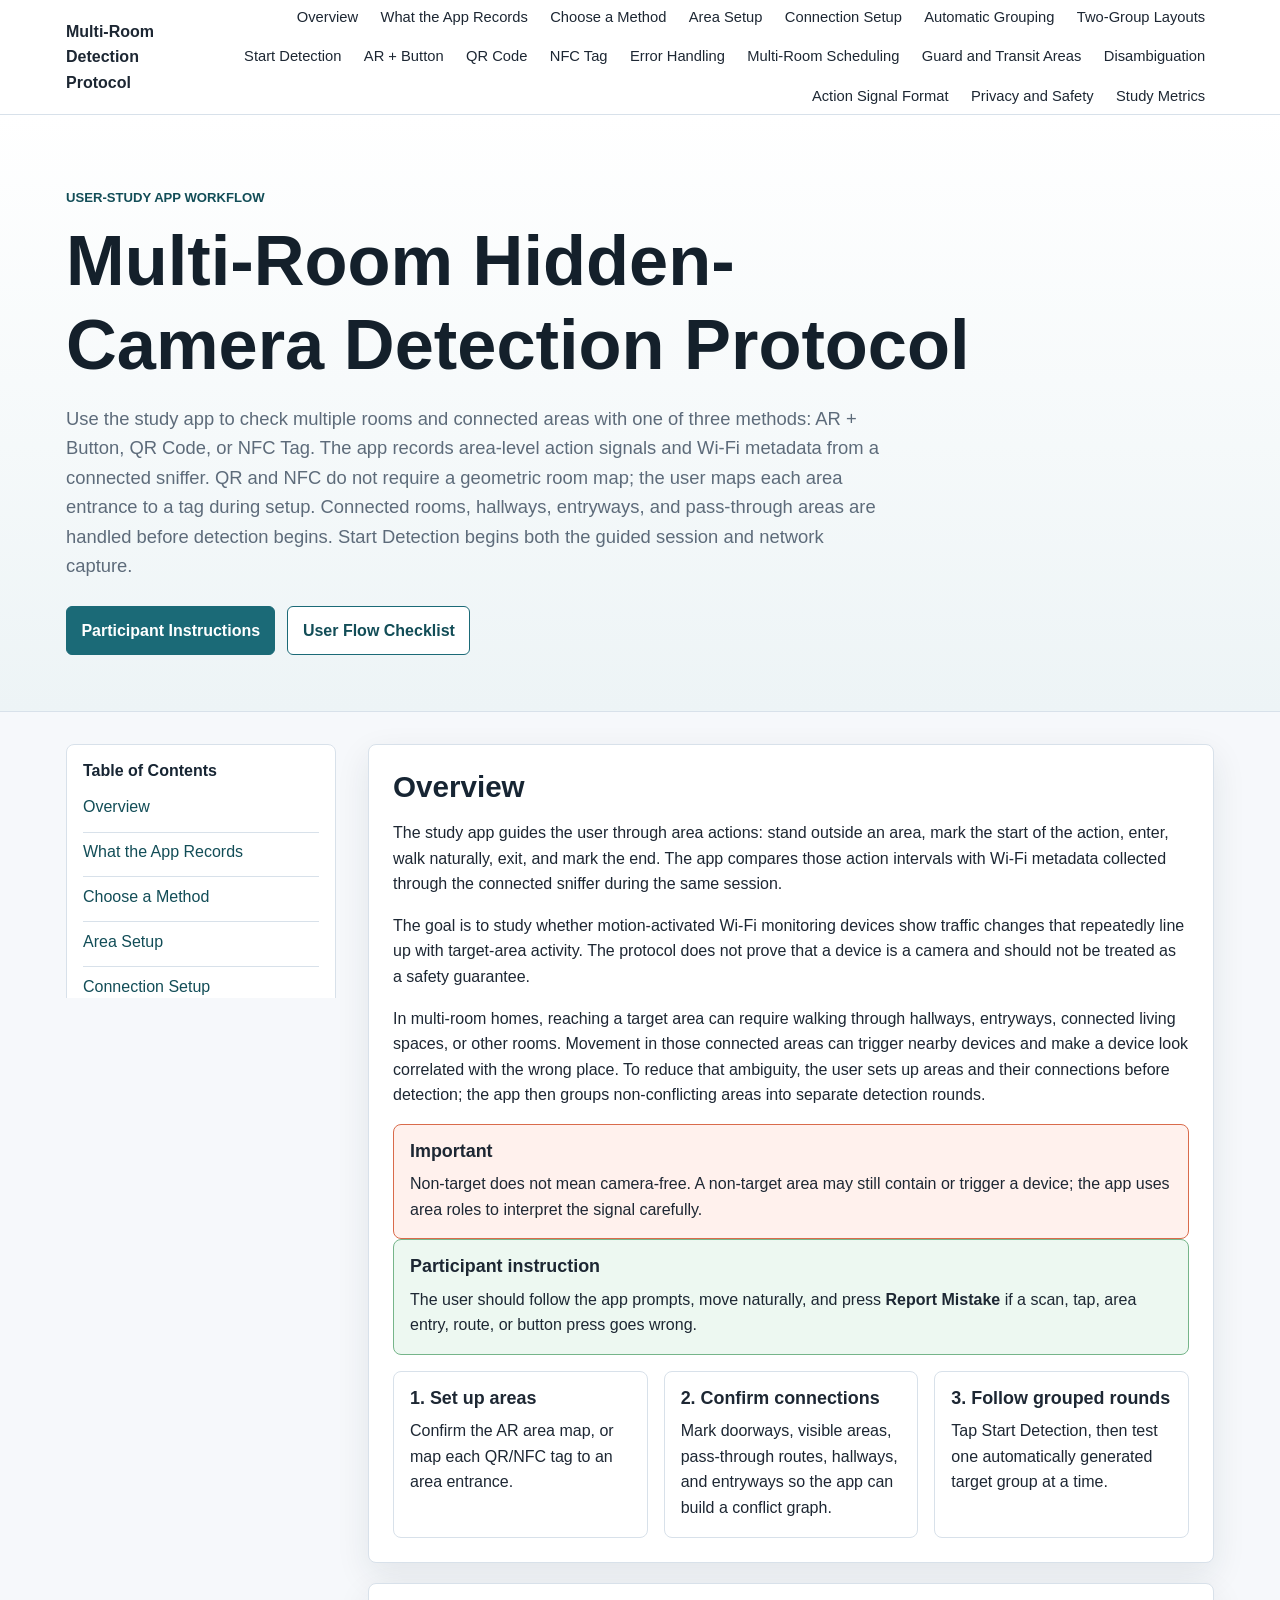
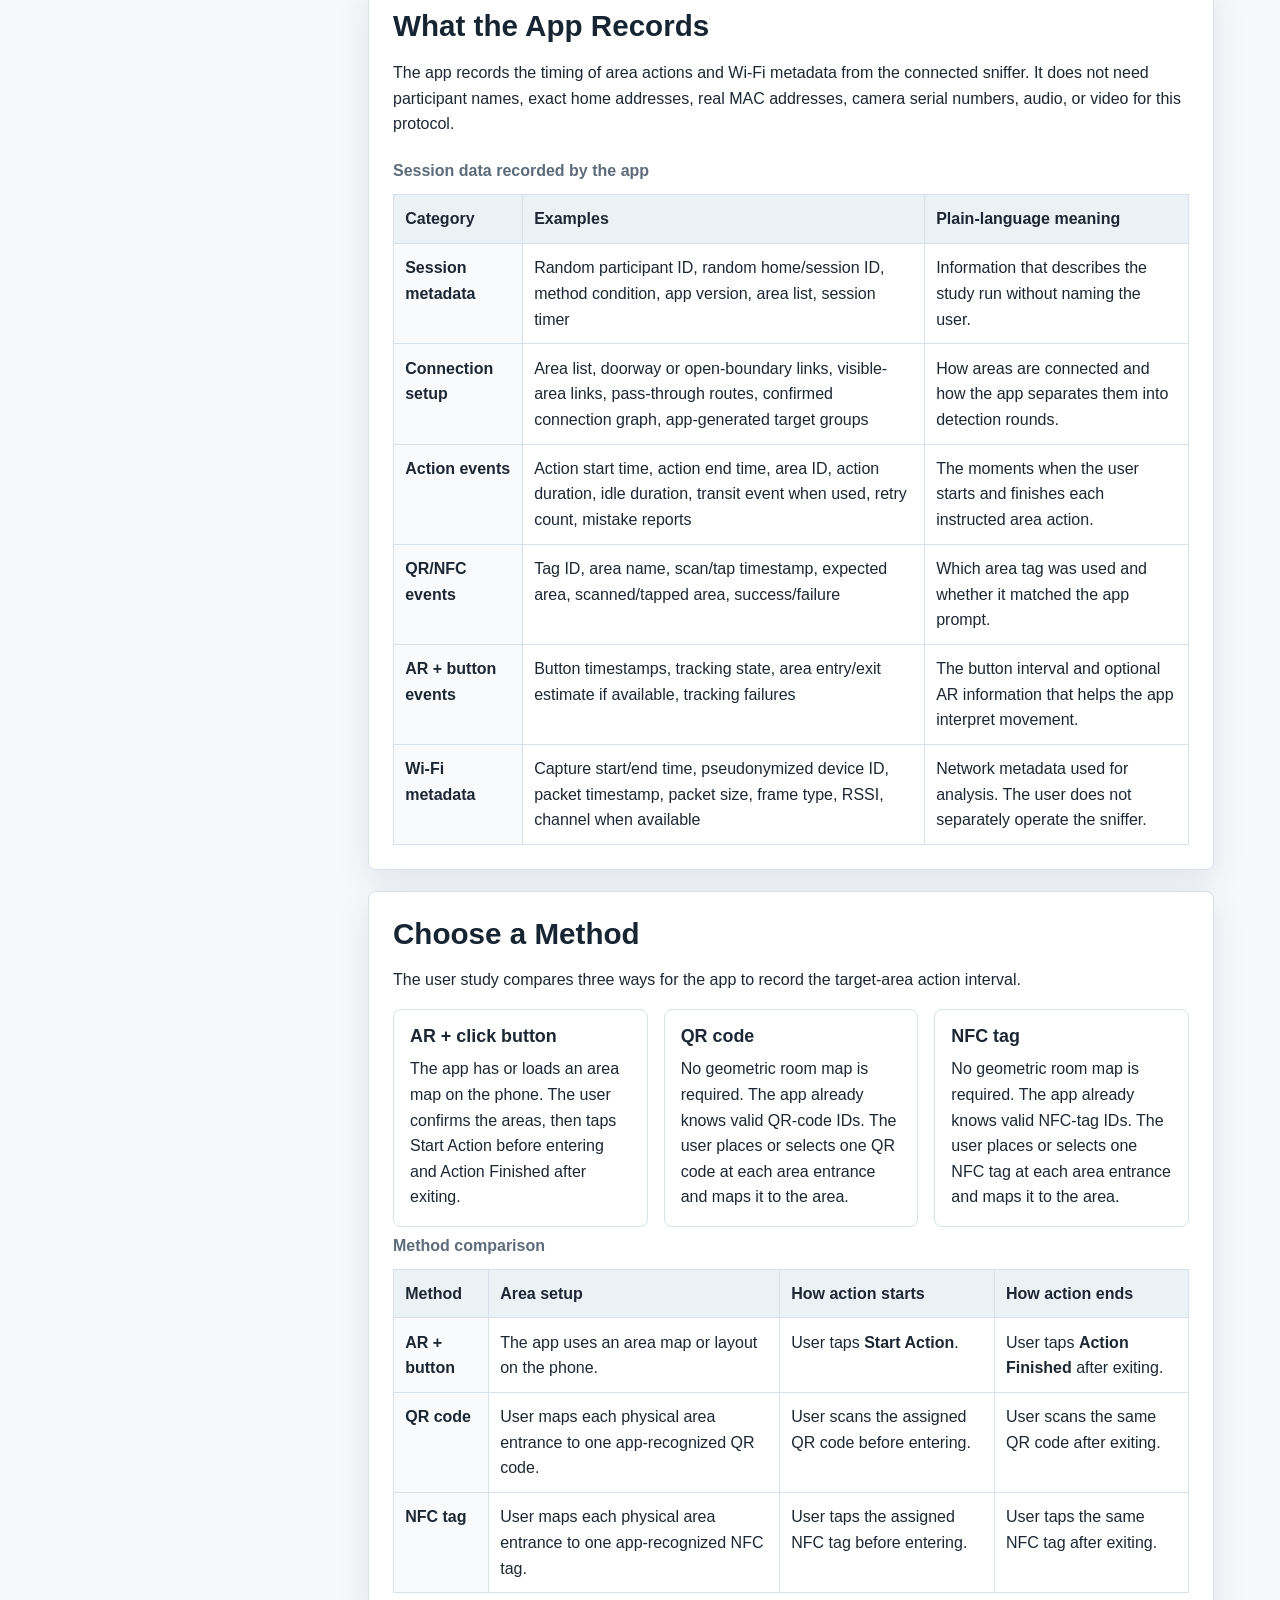
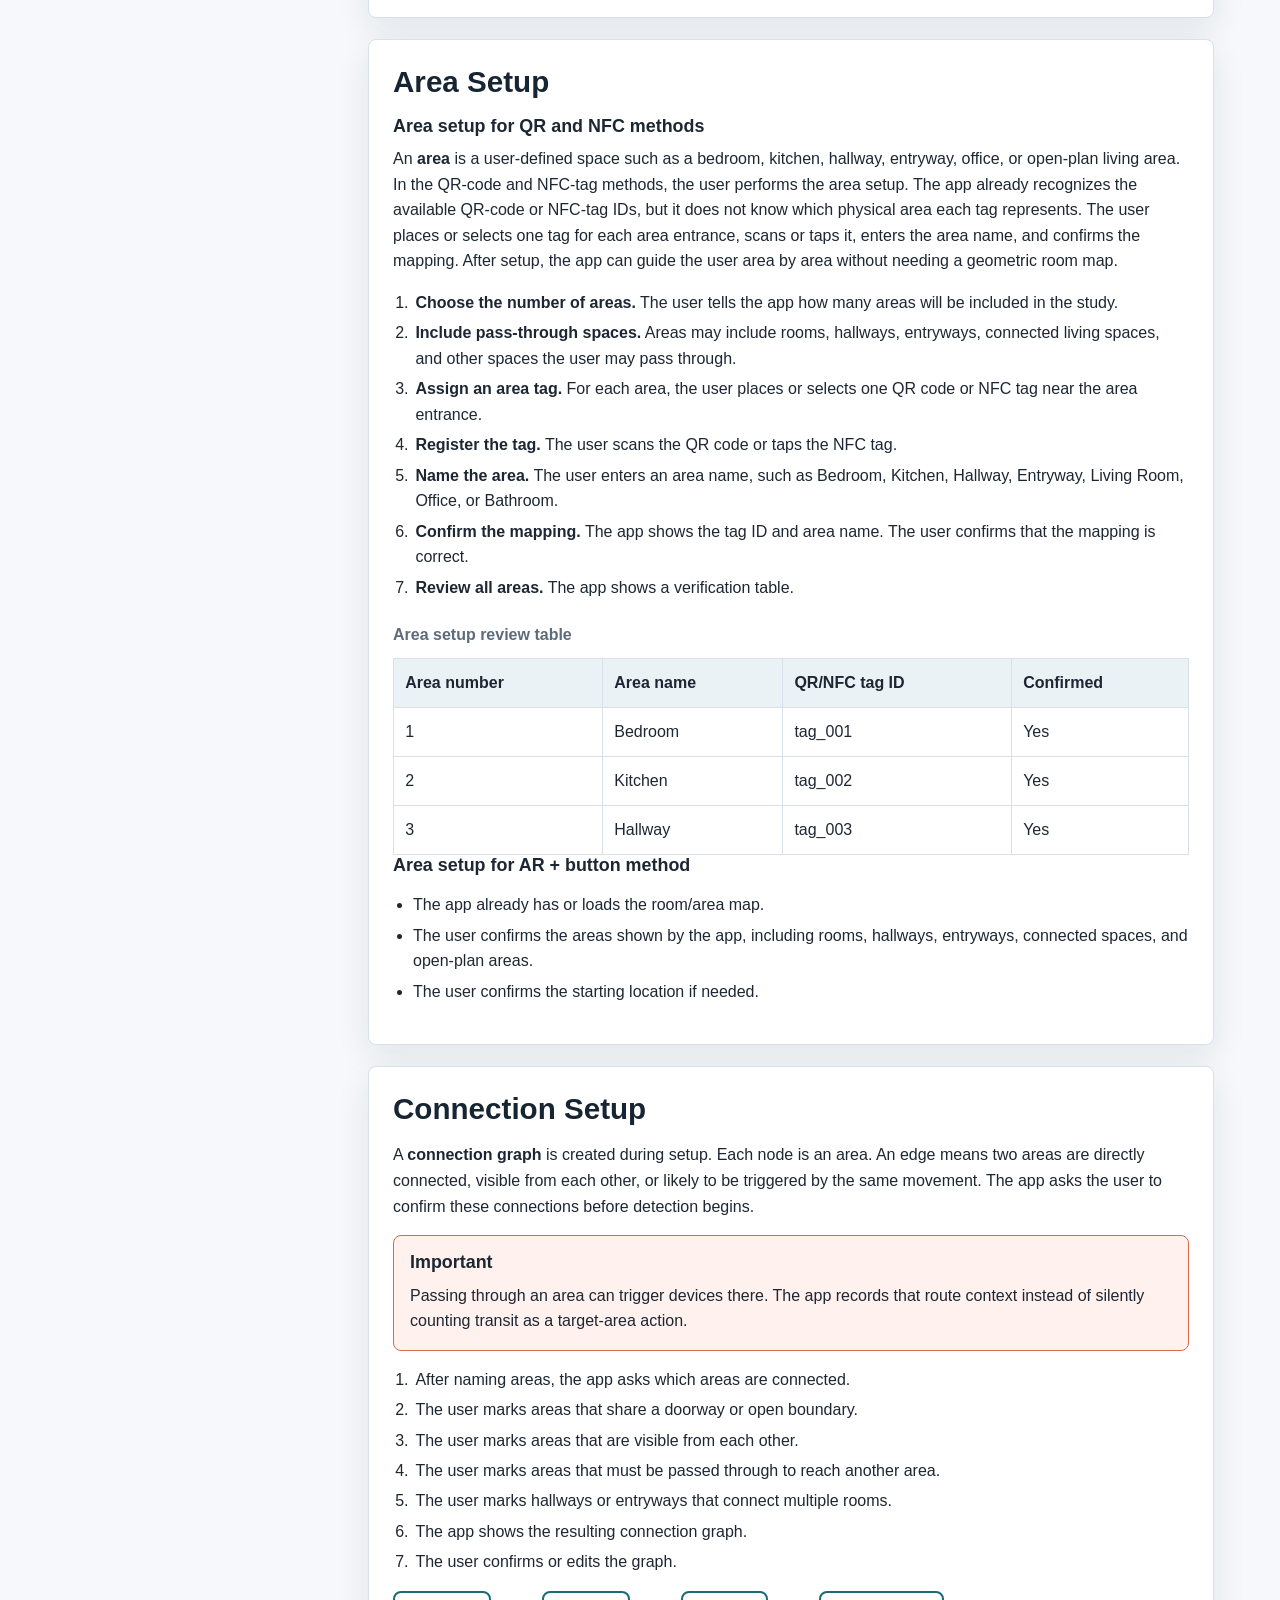
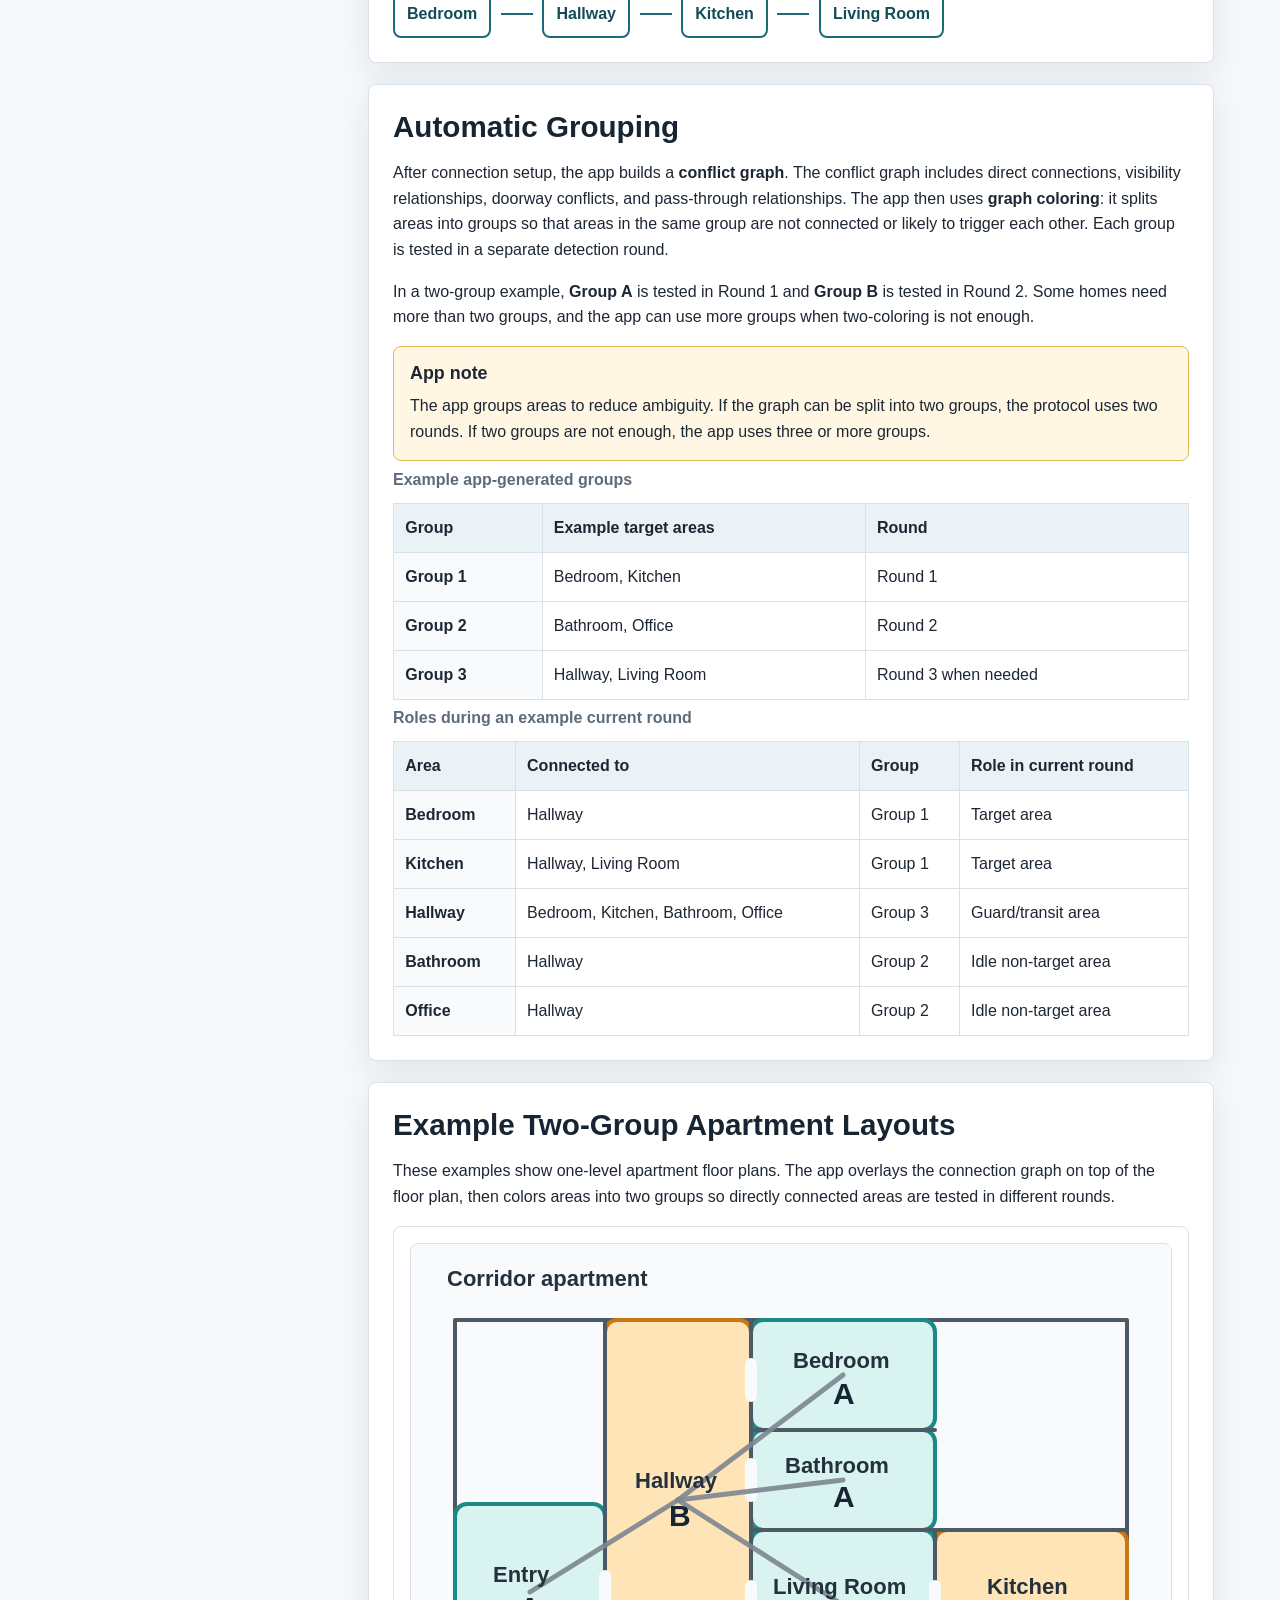
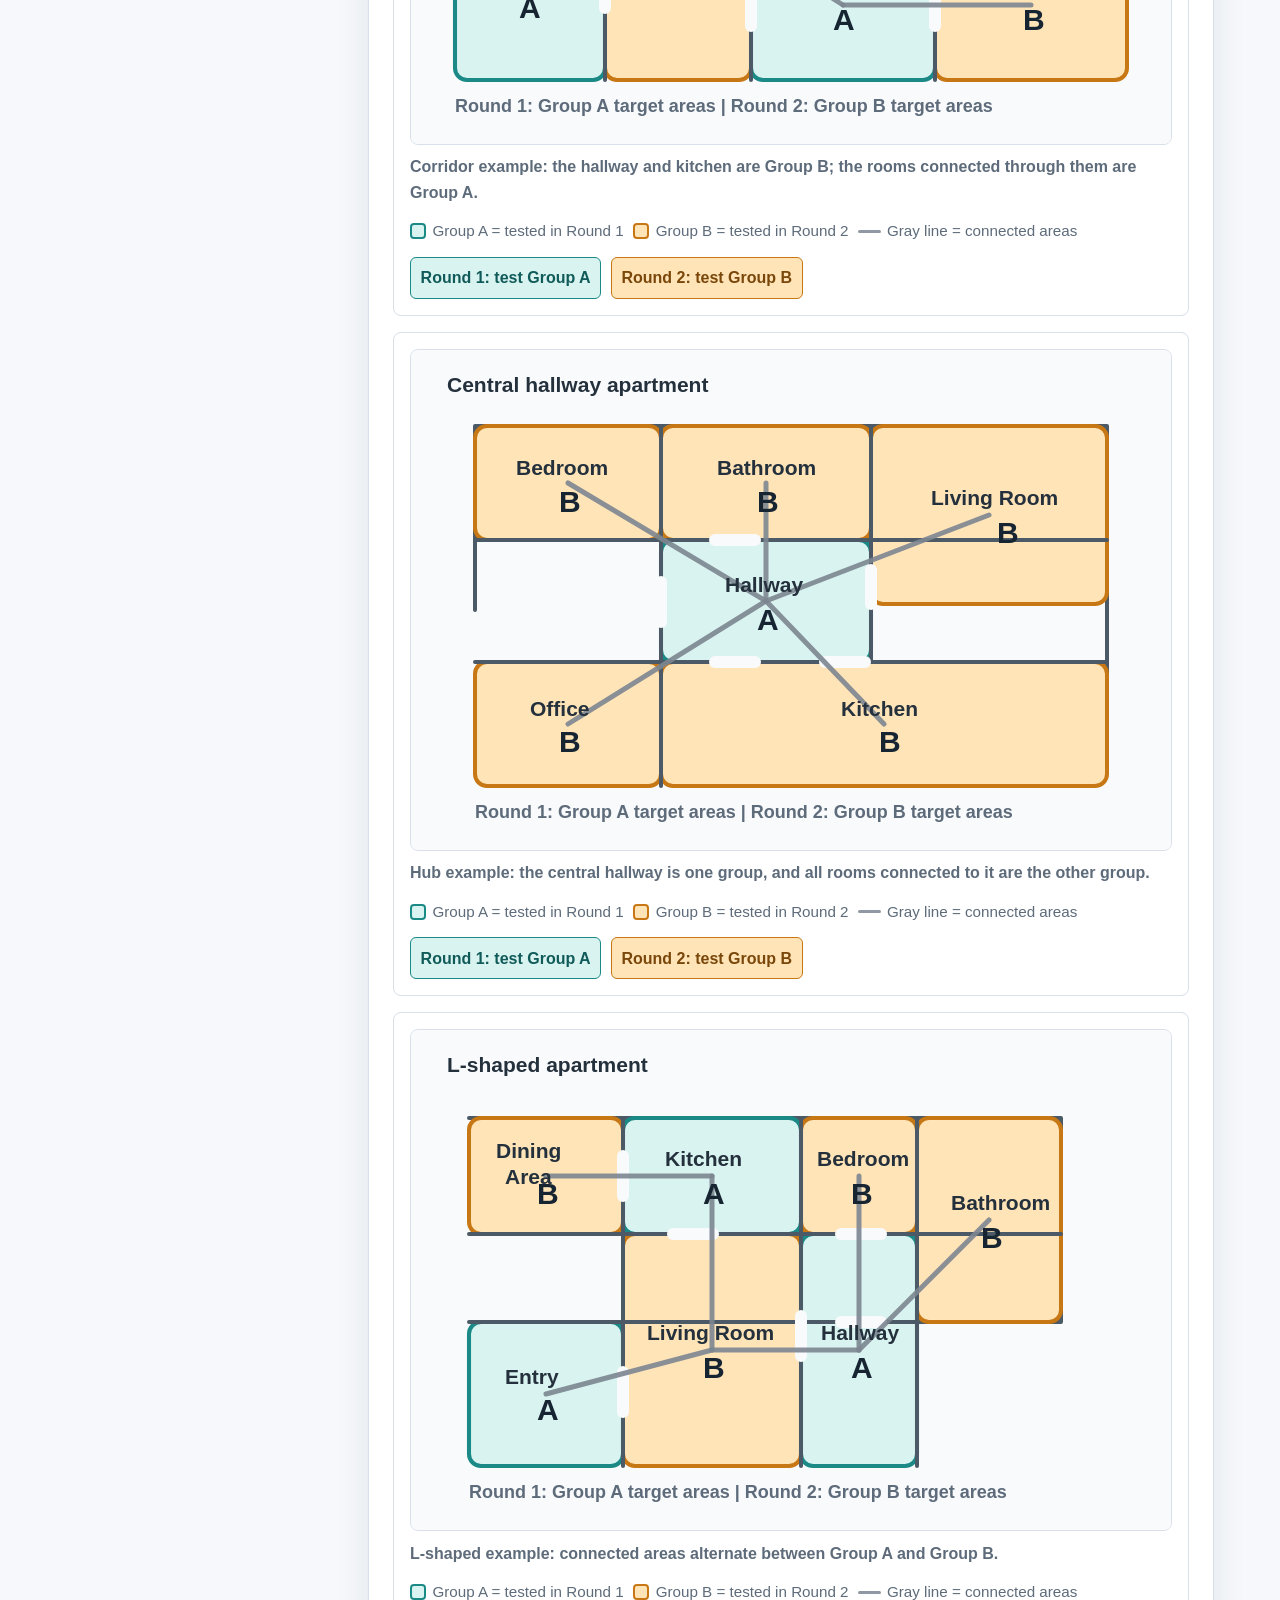
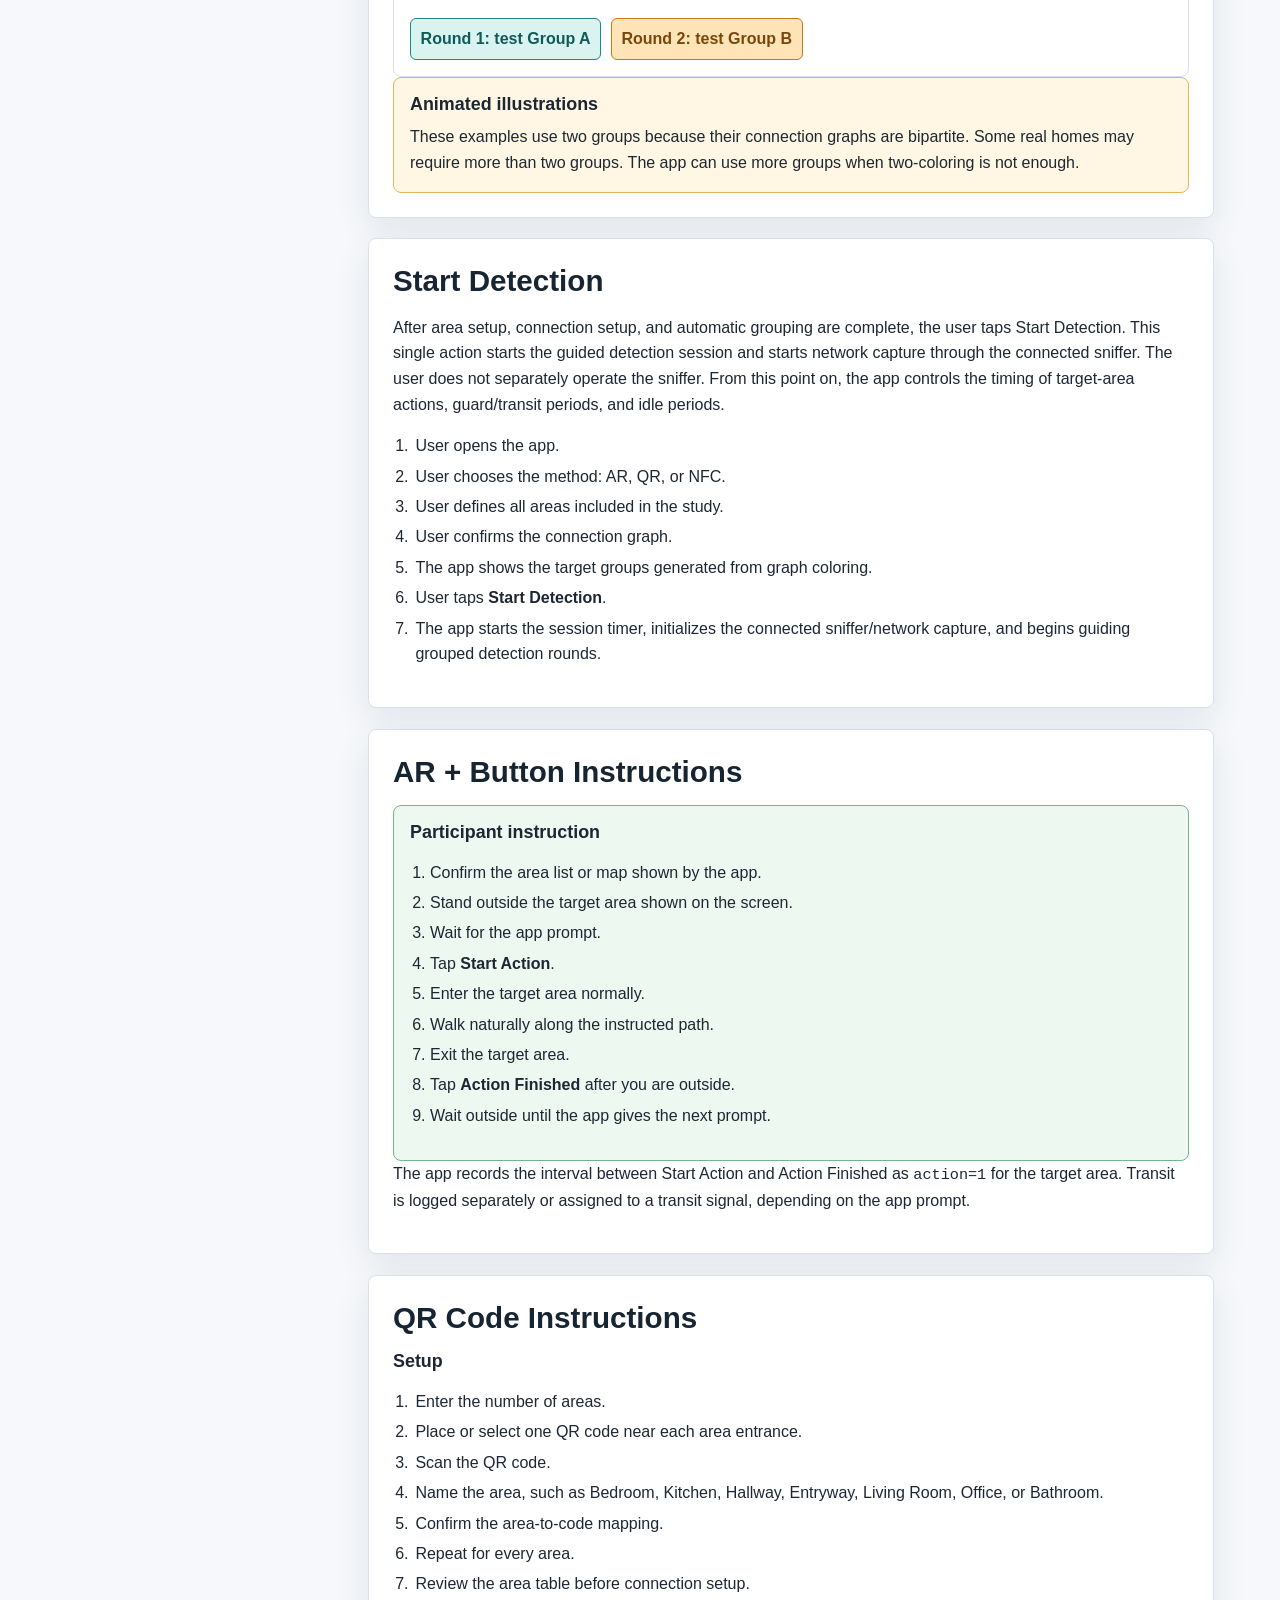
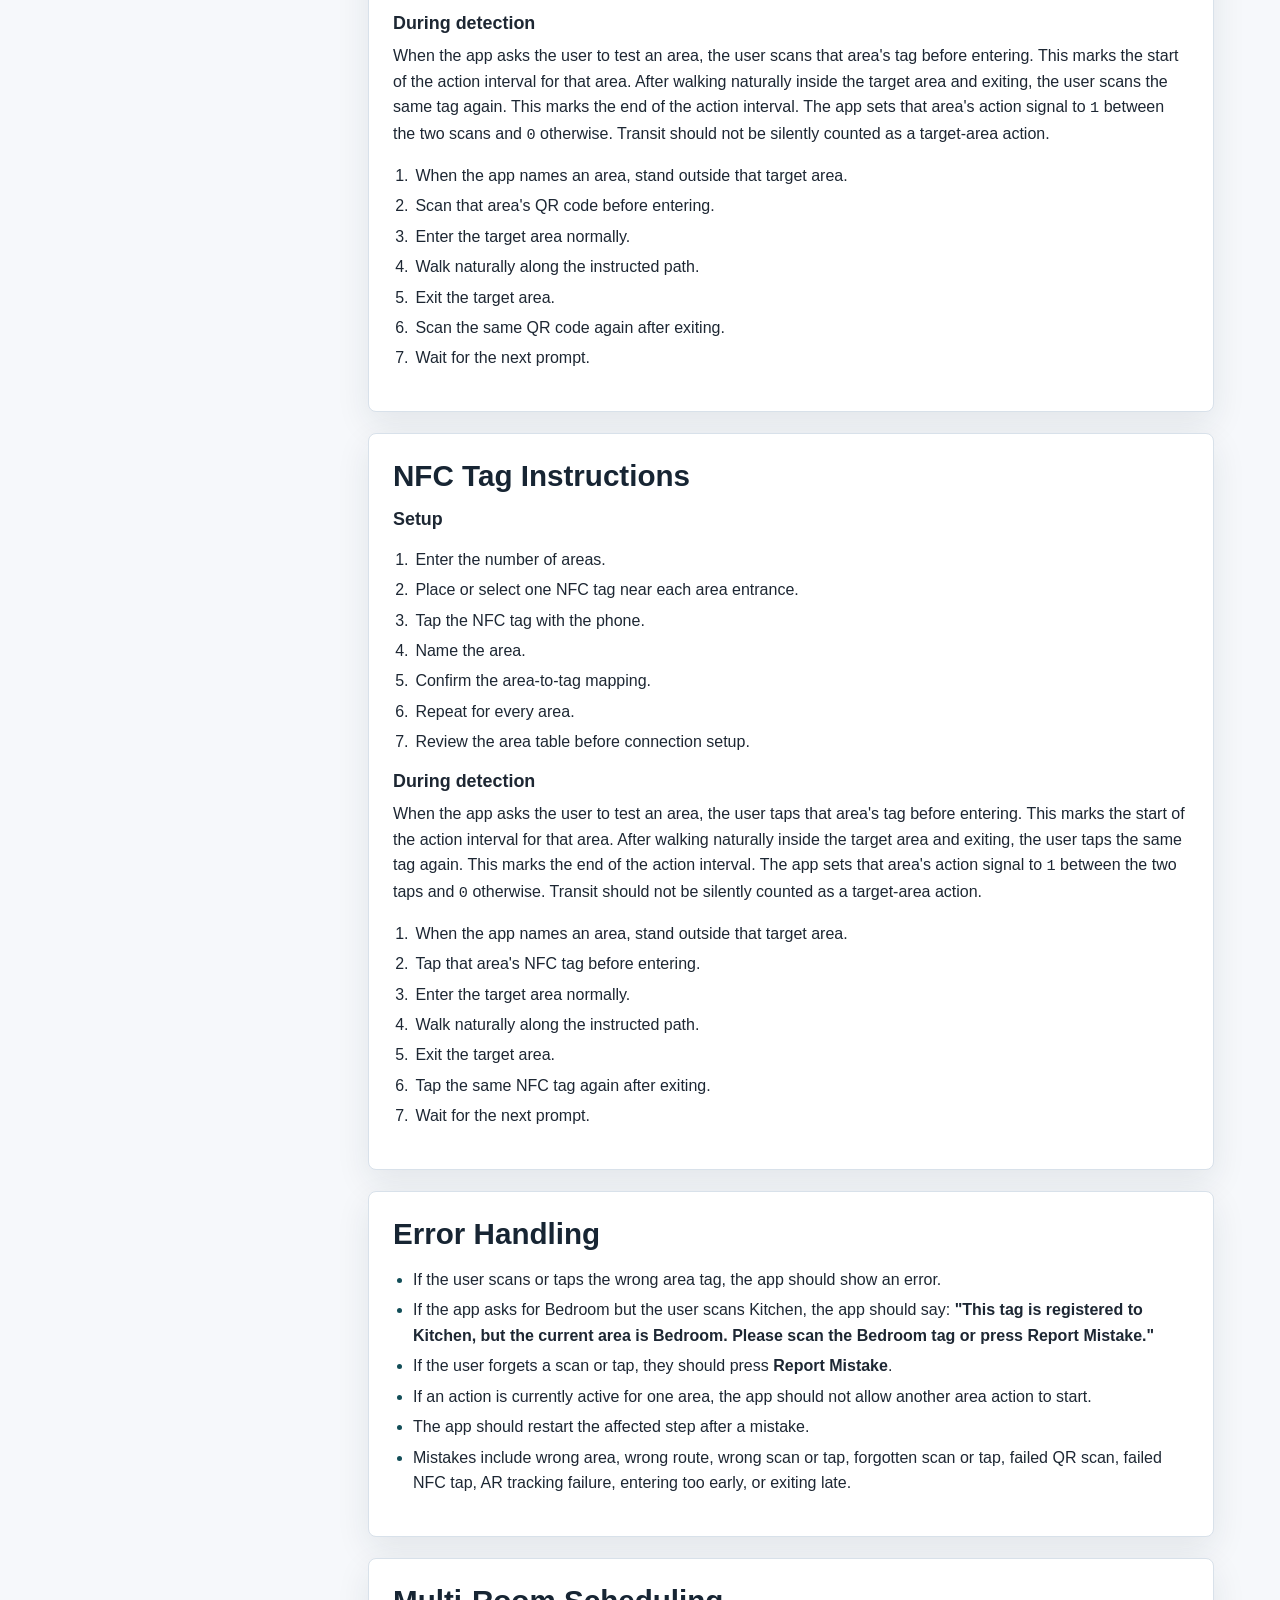
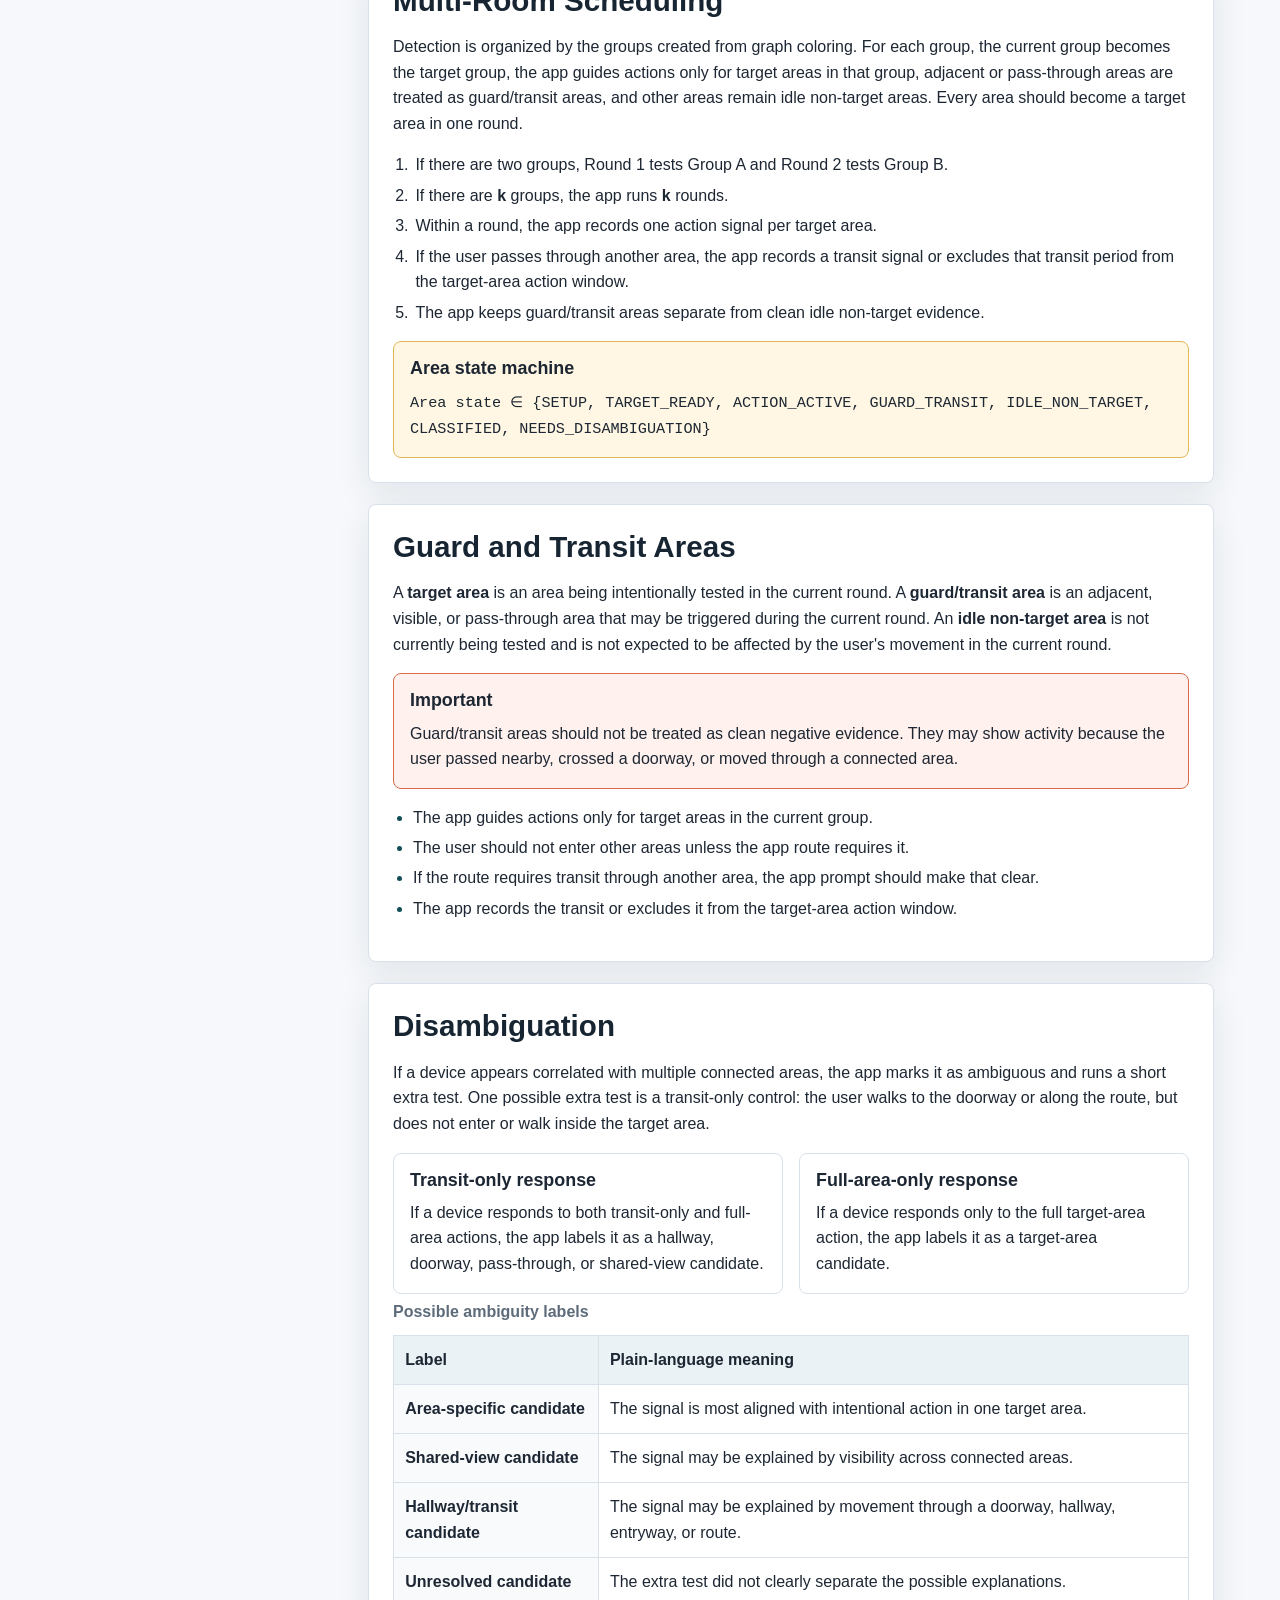
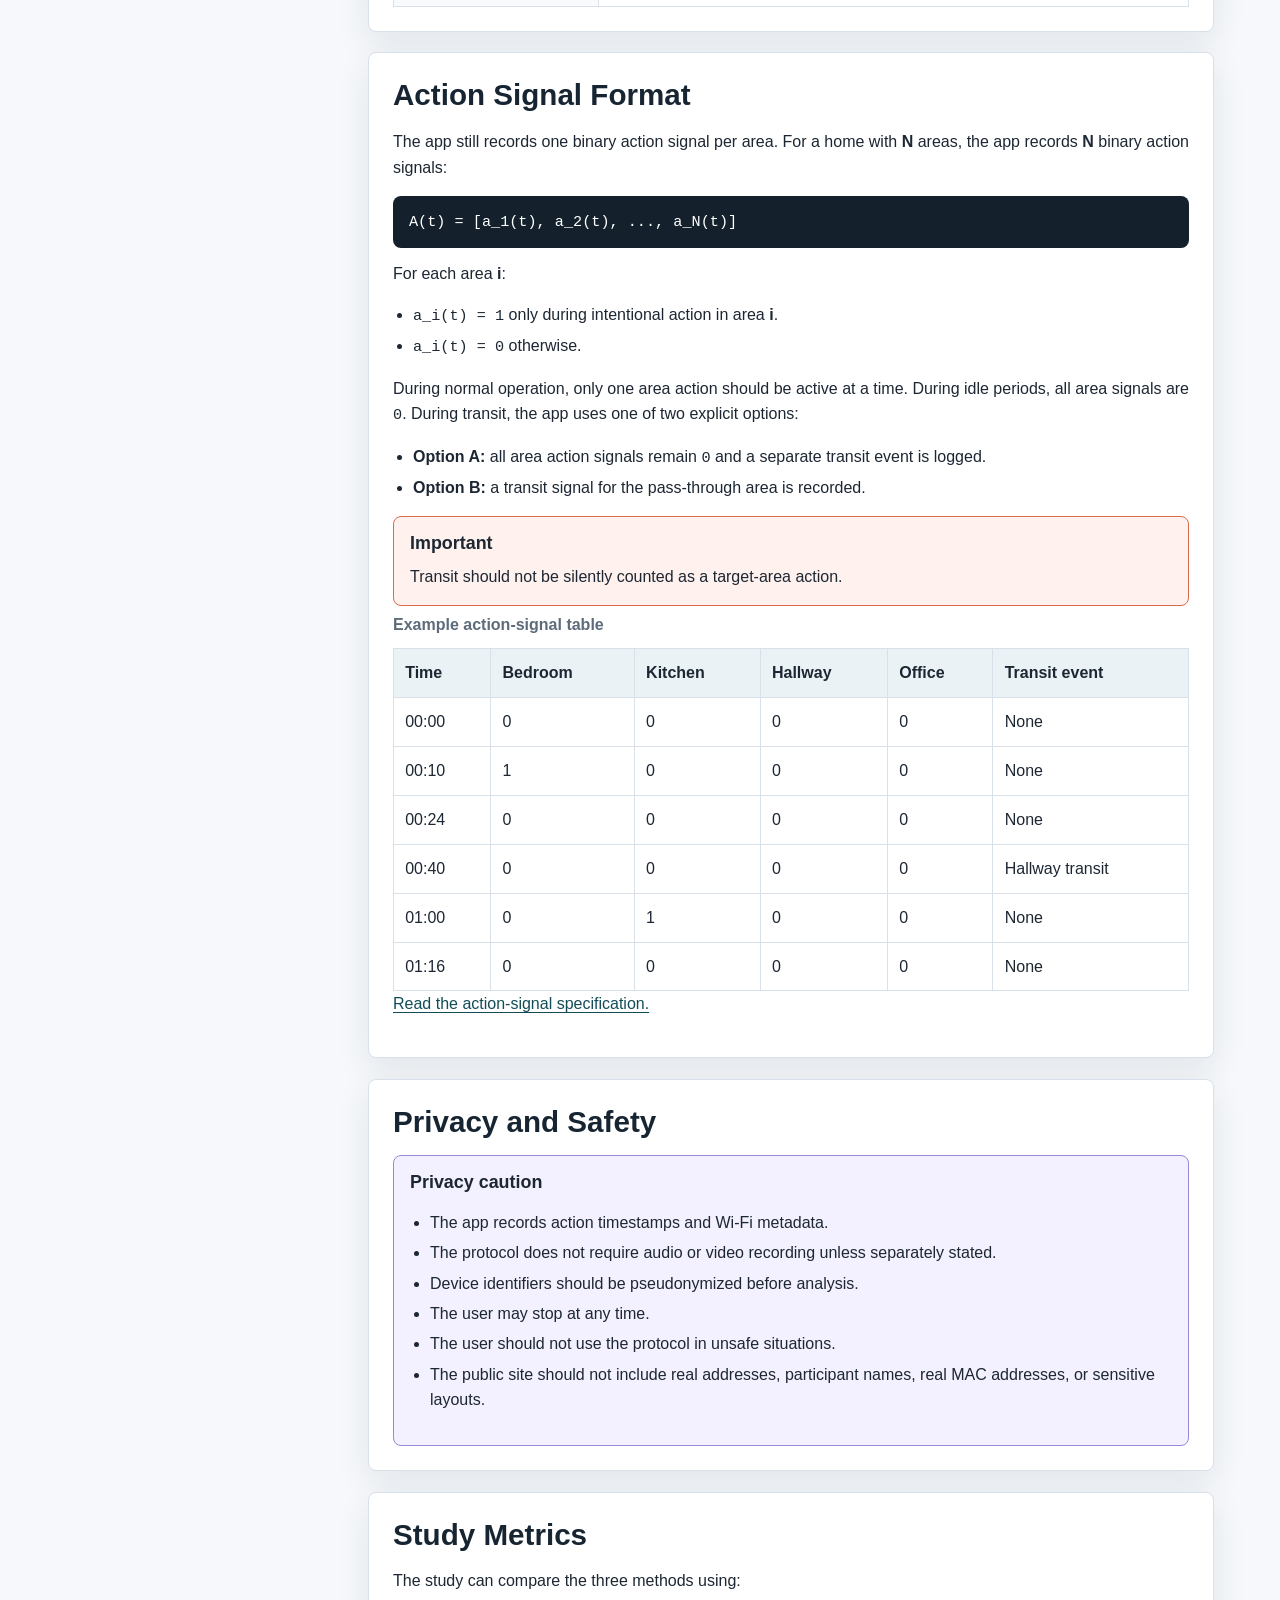
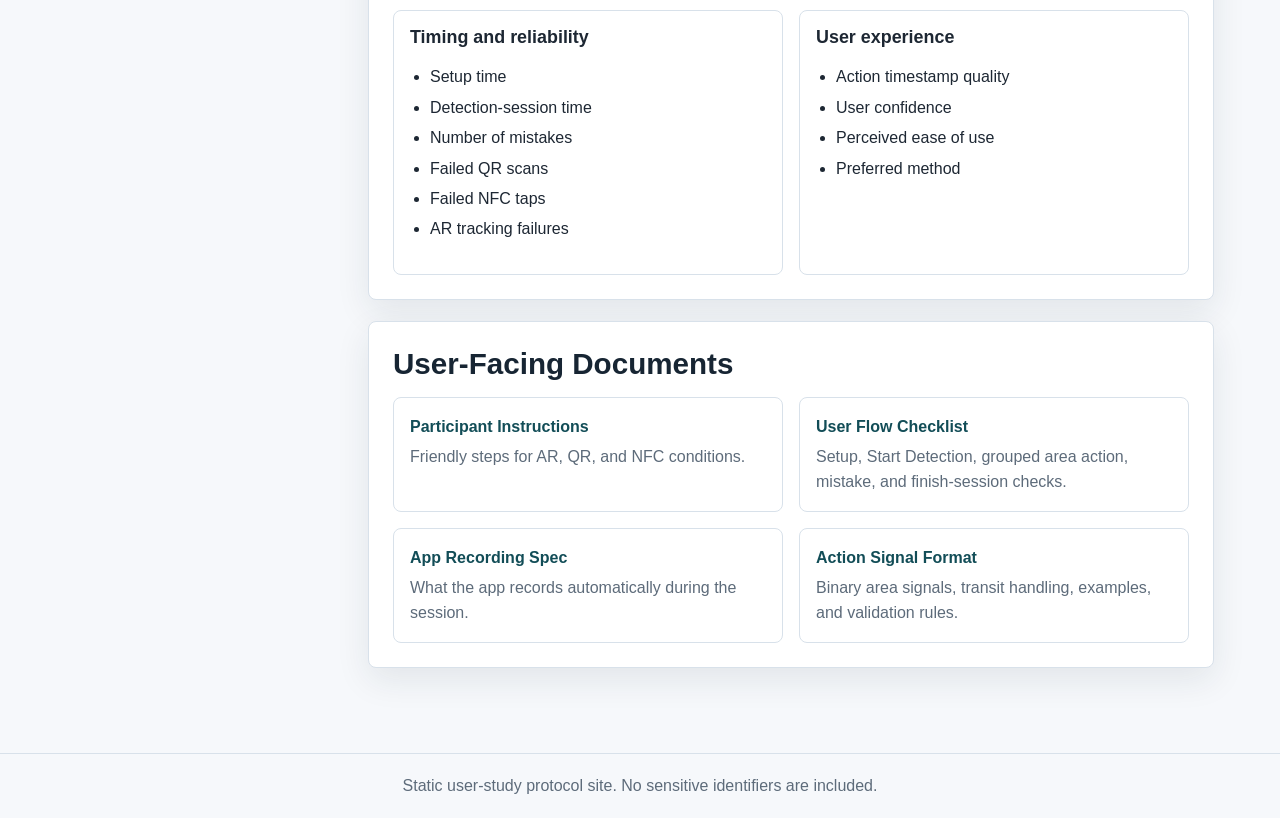
==== commit 3d512346: "update the ani" ====
--- a/docs/index.html
+++ b/docs/index.html
@@ -360,8 +360,8 @@
         <section id="two-group-layouts" class="section">
           <h2>Example Two-Group Apartment Layouts</h2>
           <p>
-            These examples show the simple case where the connection graph can be split into two groups.
-            Areas in the same group are not directly connected, so the app can test them in the same round with less risk of triggering adjacent areas.
+            These examples show one-level apartment floor plans.
+            The app overlays the connection graph on top of the floor plan, then colors areas into two groups so directly connected areas are tested in different rounds.
           </p>
           <div class="illustration-grid">
             <article class="illustration-card">
